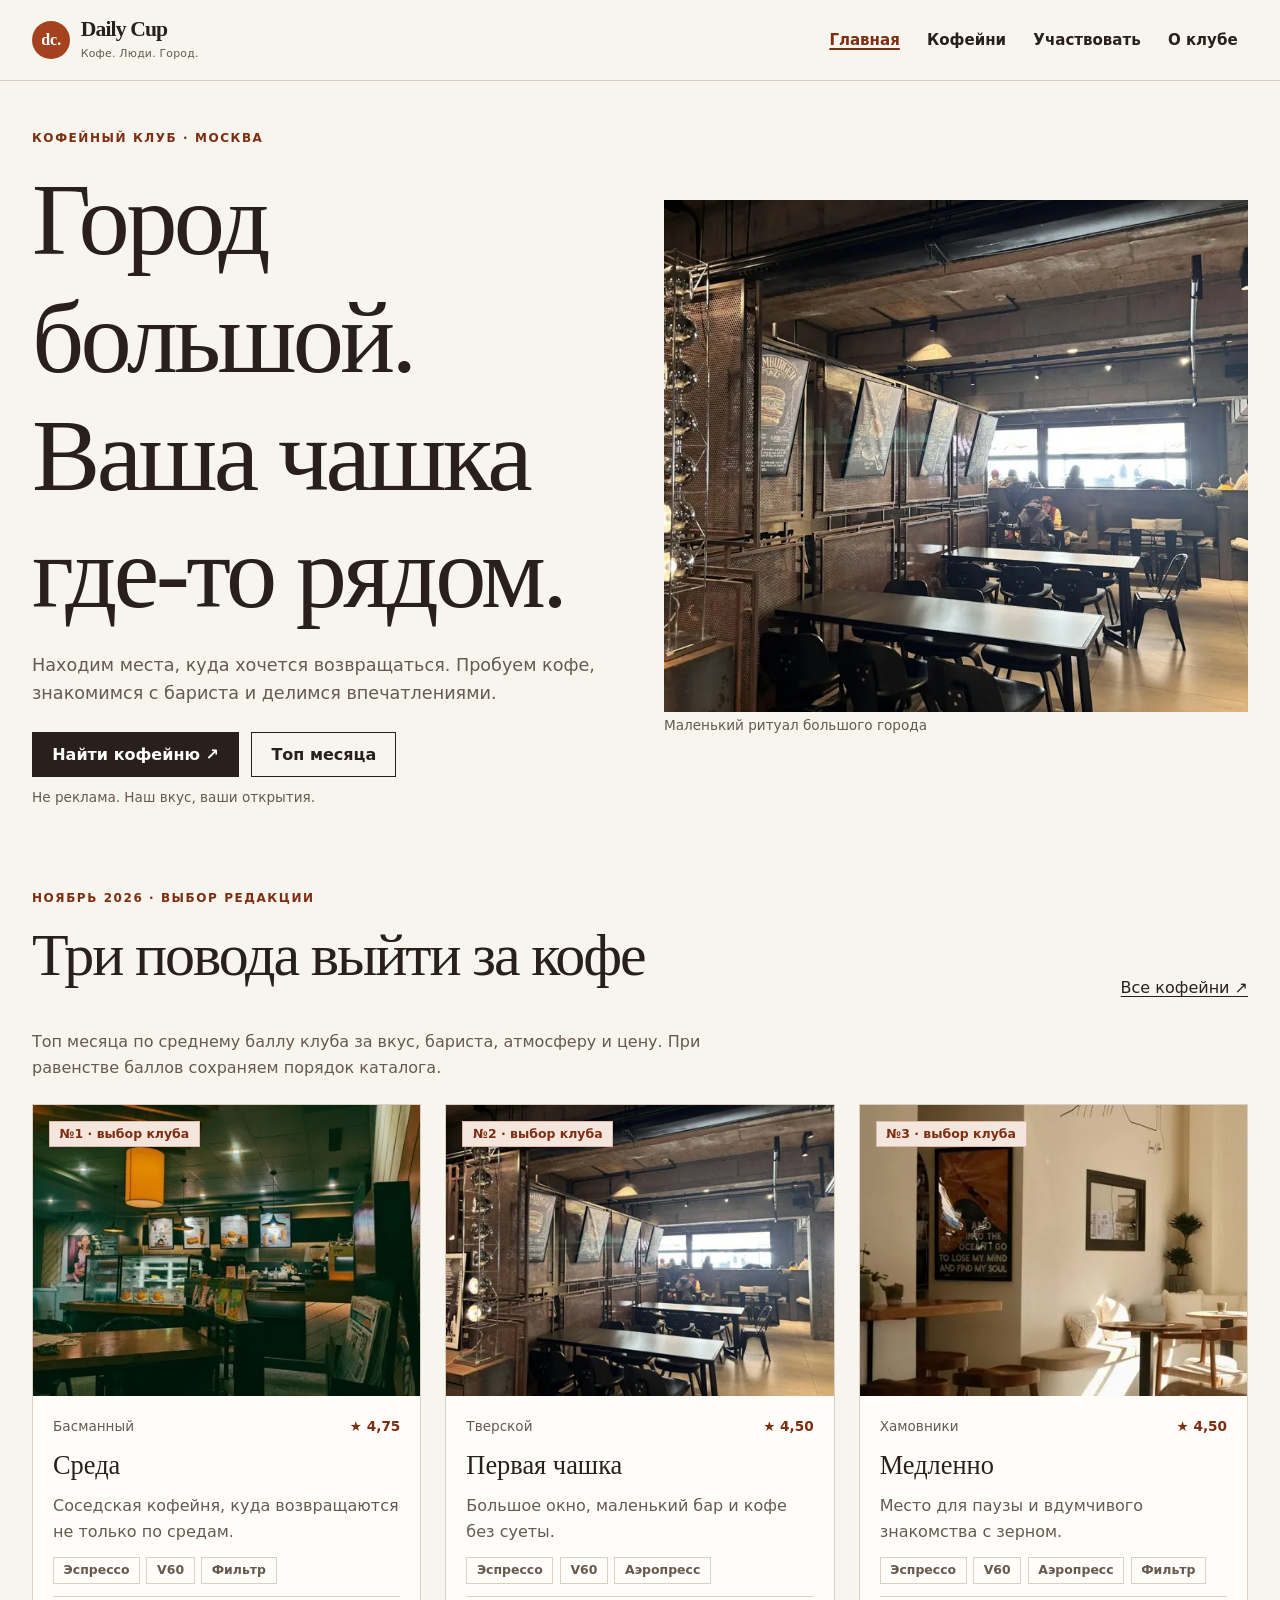
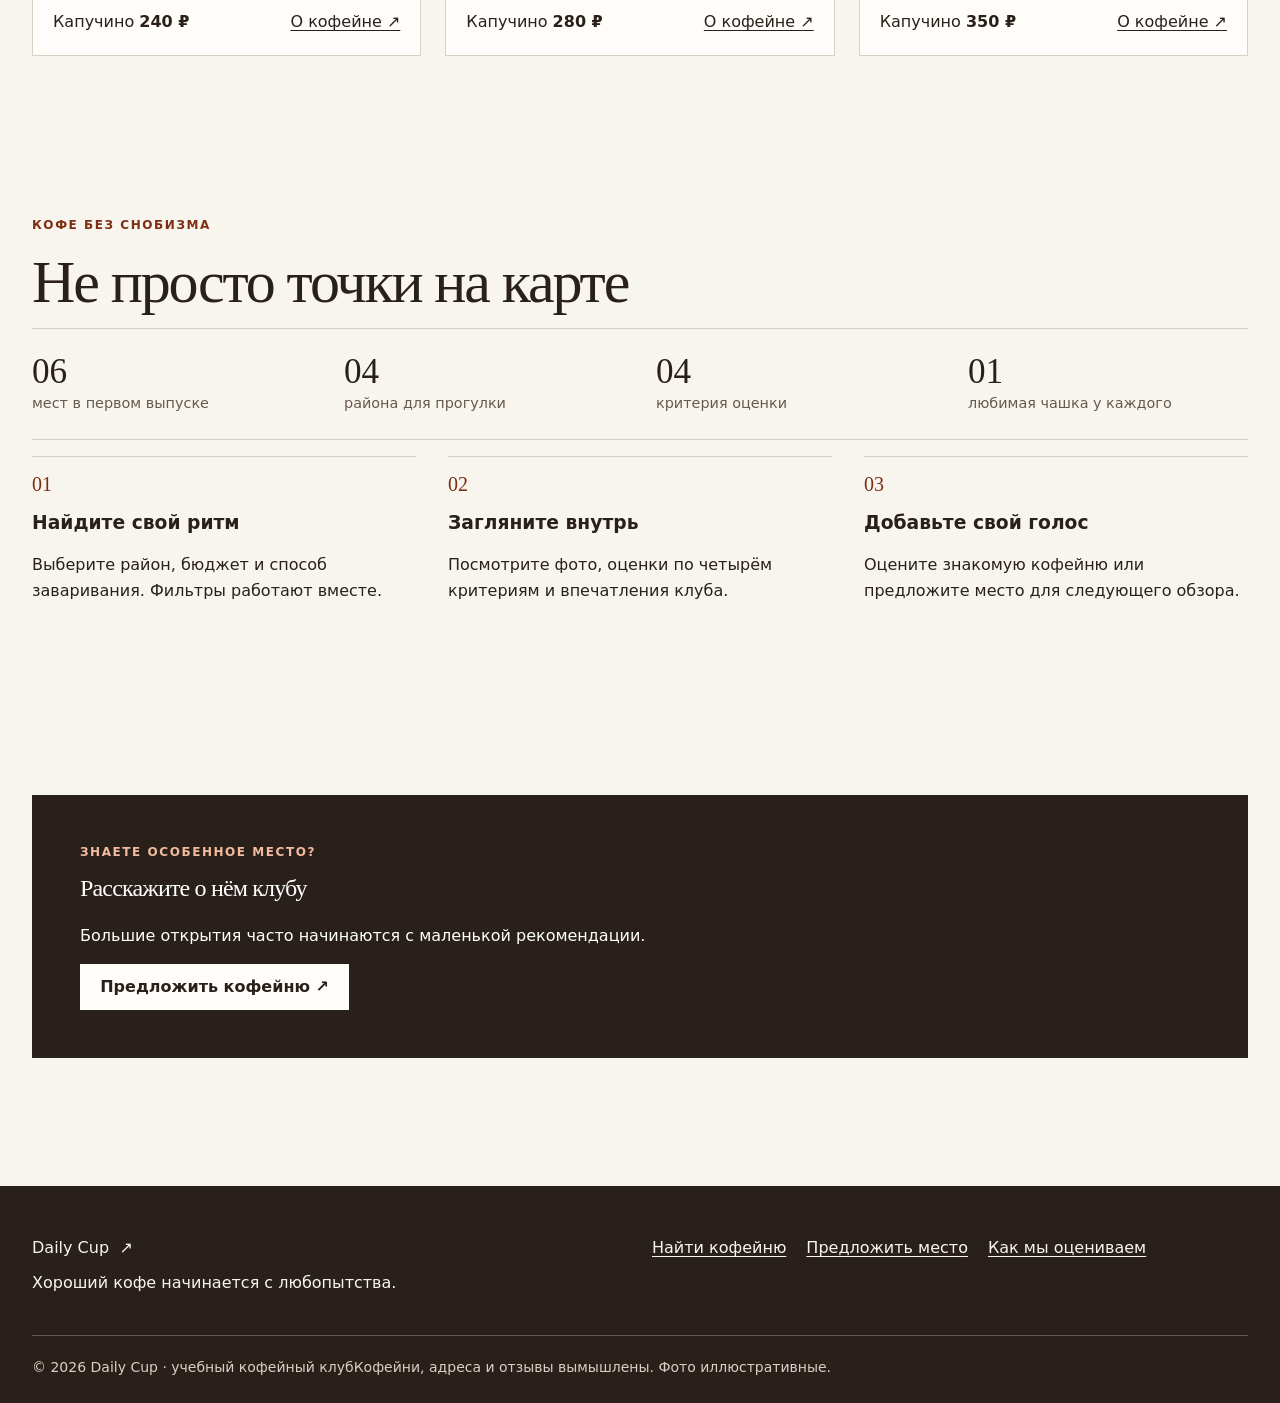
==== index.html @ 84a2f284 "feat: add cafe catalog with filters and detail pages" ====
<!doctype html>
<html lang="ru"><head><meta charset="utf-8"><meta name="viewport" content="width=device-width, initial-scale=1"><meta name="description" content="Кофейни Москвы, честные оценки кофейного клуба и топ месяца. Фильтр по району, цене и способу заваривания."><meta name="theme-color" content="#f8f5ef"><title>Найдите свою следующую чашку · Daily Cup</title><link rel="stylesheet" href="css/style.css"><link rel="stylesheet" href="css/responsive.css"><script src="js/cafes.js" defer></script><script src="js/main.js" defer></script></head>
<body><a class="skip-link" href="#main">Перейти к содержимому</a><header class="site-header"><div class="container site-header__inner"><a class="brand" href="index.html" aria-label="Daily Cup, главная"><span class="brand__mark" aria-hidden="true">dc.</span><span class="brand__name">Daily Cup<span class="muted">Кофе. Люди. Город.</span></span></a><button class="menu-toggle" type="button" aria-expanded="false" aria-controls="site-nav">Меню <span aria-hidden="true">☰</span></button><nav class="site-nav" id="site-nav" aria-label="Главная навигация"><a class="site-nav__link" href="index.html" aria-current="page">Главная</a><a class="site-nav__link" href="catalog.html">Кофейни</a><a class="site-nav__link" href="order.html">Участвовать</a><a class="site-nav__link" href="contacts.html">О клубе</a></nav></div></header><main id="main" tabindex="-1"><section class="hero container"><div class="hero__content"><p class="eyebrow">Кофейный клуб · Москва</p><h1 class="hero__title">Город большой.<br>Ваша чашка<br>где-то рядом.</h1><p class="hero__text">Находим места, куда хочется возвращаться. Пробуем кофе, знакомимся с бариста и делимся впечатлениями.</p><div class="hero__actions"><a class="button" href="catalog.html">Найти кофейню ↗</a><a class="button button--secondary" href="#month">Топ месяца</a></div><p class="hero__note">Не реклама. Наш вкус, ваши открытия.</p></div><div class="hero__media"><picture><source type="image/webp" srcset="images/cafe-1-480.webp 480w, images/cafe-1-960.webp 960w, images/cafe-1-1440.webp 1440w" sizes="(min-width: 1024px) 50vw, 100vw"><img class="hero__image" src="images/cafe-1-960.jpg" srcset="images/cafe-1-480.jpg 480w, images/cafe-1-960.jpg 960w, images/cafe-1-1440.jpg 1440w" sizes="(min-width: 1024px) 50vw, 100vw" alt="Светлый интерьер кофейни с деревянными столами" width="960" height="720" fetchpriority="high"></picture><span class="hero__note">Маленький ритуал большого города</span></div></section>
<section class="container section" id="month" aria-labelledby="month-title"><div class="section__heading"><div><p class="eyebrow">Ноябрь 2026 · выбор редакции</p><h2 class="section__title" id="month-title">Три повода выйти за кофе</h2></div><a href="catalog.html">Все кофейни ↗</a></div><p class="section__lead">Топ месяца по среднему баллу клуба за вкус, бариста, атмосферу и цену. При равенстве баллов сохраняем порядок каталога.</p><div class="cafe-grid cafe-grid--top"><article class="cafe-card" data-cafe-id="sreda" data-district="Басманный" data-price="240" data-methods="Эспрессо,V60,Фильтр">
  <a class="cafe-card__media" href="product.html?id=sreda" tabindex="-1" aria-hidden="true"><picture><source type="image/webp" srcset="images/cafe-2-480.webp 480w, images/cafe-2-960.webp 960w, images/cafe-2-1440.webp 1440w" sizes="(min-width: 1440px) 25vw, (min-width: 1024px) 33vw, (min-width: 768px) 50vw, 100vw"><img class="cafe-card__image" src="images/cafe-2-960.jpg" srcset="images/cafe-2-480.jpg 480w, images/cafe-2-960.jpg 960w, images/cafe-2-1440.jpg 1440w" sizes="(min-width: 1440px) 25vw, (min-width: 1024px) 33vw, (min-width: 768px) 50vw, 100vw" alt="" width="960" height="720" loading="lazy"></picture><span class="badge badge--accent">№1 · выбор клуба</span></a>
  <div class="cafe-card__body"><div class="cafe-card__meta"><span>Басманный</span><span class="rating" aria-label="Оценка клуба 4,75 из 5">★ 4,75</span></div>
  <h3 class="cafe-card__title"><a href="product.html?id=sreda">Среда</a></h3><p class="cafe-card__description">Соседская кофейня, куда возвращаются не только по средам.</p>
  <ul class="tags" aria-label="Способы заваривания"><li class="tag">Эспрессо</li><li class="tag">V60</li><li class="tag">Фильтр</li></ul><div class="cafe-card__footer"><span>Капучино <strong>240 ₽</strong></span><a href="product.html?id=sreda" aria-label="Подробнее о кофейне Среда">О кофейне ↗</a></div></div></article><article class="cafe-card" data-cafe-id="pervaya" data-district="Тверской" data-price="280" data-methods="Эспрессо,V60,Аэропресс">
  <a class="cafe-card__media" href="product.html?id=pervaya" tabindex="-1" aria-hidden="true"><picture><source type="image/webp" srcset="images/cafe-1-480.webp 480w, images/cafe-1-960.webp 960w, images/cafe-1-1440.webp 1440w" sizes="(min-width: 1440px) 25vw, (min-width: 1024px) 33vw, (min-width: 768px) 50vw, 100vw"><img class="cafe-card__image" src="images/cafe-1-960.jpg" srcset="images/cafe-1-480.jpg 480w, images/cafe-1-960.jpg 960w, images/cafe-1-1440.jpg 1440w" sizes="(min-width: 1440px) 25vw, (min-width: 1024px) 33vw, (min-width: 768px) 50vw, 100vw" alt="" width="960" height="720" loading="lazy"></picture><span class="badge badge--accent">№2 · выбор клуба</span></a>
  <div class="cafe-card__body"><div class="cafe-card__meta"><span>Тверской</span><span class="rating" aria-label="Оценка клуба 4,50 из 5">★ 4,50</span></div>
  <h3 class="cafe-card__title"><a href="product.html?id=pervaya">Первая чашка</a></h3><p class="cafe-card__description">Большое окно, маленький бар и кофе без суеты.</p>
  <ul class="tags" aria-label="Способы заваривания"><li class="tag">Эспрессо</li><li class="tag">V60</li><li class="tag">Аэропресс</li></ul><div class="cafe-card__footer"><span>Капучино <strong>280 ₽</strong></span><a href="product.html?id=pervaya" aria-label="Подробнее о кофейне Первая чашка">О кофейне ↗</a></div></div></article><article class="cafe-card" data-cafe-id="medlenno" data-district="Хамовники" data-price="350" data-methods="Эспрессо,V60,Аэропресс,Фильтр">
  <a class="cafe-card__media" href="product.html?id=medlenno" tabindex="-1" aria-hidden="true"><picture><source type="image/webp" srcset="images/cafe-3-480.webp 480w, images/cafe-3-960.webp 960w, images/cafe-3-1440.webp 1440w" sizes="(min-width: 1440px) 25vw, (min-width: 1024px) 33vw, (min-width: 768px) 50vw, 100vw"><img class="cafe-card__image" src="images/cafe-3-960.jpg" srcset="images/cafe-3-480.jpg 480w, images/cafe-3-960.jpg 960w, images/cafe-3-1440.jpg 1440w" sizes="(min-width: 1440px) 25vw, (min-width: 1024px) 33vw, (min-width: 768px) 50vw, 100vw" alt="" width="960" height="720" loading="lazy"></picture><span class="badge badge--accent">№3 · выбор клуба</span></a>
  <div class="cafe-card__body"><div class="cafe-card__meta"><span>Хамовники</span><span class="rating" aria-label="Оценка клуба 4,50 из 5">★ 4,50</span></div>
  <h3 class="cafe-card__title"><a href="product.html?id=medlenno">Медленно</a></h3><p class="cafe-card__description">Место для паузы и вдумчивого знакомства с зерном.</p>
  <ul class="tags" aria-label="Способы заваривания"><li class="tag">Эспрессо</li><li class="tag">V60</li><li class="tag">Аэропресс</li><li class="tag">Фильтр</li></ul><div class="cafe-card__footer"><span>Капучино <strong>350 ₽</strong></span><a href="product.html?id=medlenno" aria-label="Подробнее о кофейне Медленно">О кофейне ↗</a></div></div></article></div></section>
<section class="container section" aria-labelledby="how-title"><p class="eyebrow">Кофе без снобизма</p><h2 class="section__title" id="how-title">Не просто точки на карте</h2><div class="stats"><div class="stats__item"><strong class="stats__value">06</strong><span>мест в первом выпуске</span></div><div class="stats__item"><strong class="stats__value">04</strong><span>района для прогулки</span></div><div class="stats__item"><strong class="stats__value">04</strong><span>критерия оценки</span></div><div class="stats__item"><strong class="stats__value">01</strong><span>любимая чашка у каждого</span></div></div><ol class="steps"><li class="steps__item"><h3>Найдите свой ритм</h3><p>Выберите район, бюджет и способ заваривания. Фильтры работают вместе.</p></li><li class="steps__item"><h3>Загляните внутрь</h3><p>Посмотрите фото, оценки по четырём критериям и впечатления клуба.</p></li><li class="steps__item"><h3>Добавьте свой голос</h3><p>Оцените знакомую кофейню или предложите место для следующего обзора.</p></li></ol></section><aside class="container section"><div class="banner"><div><p class="eyebrow">Знаете особенное место?</p><h2>Расскажите о нём клубу</h2><p>Большие открытия часто начинаются с маленькой рекомендации.</p></div><a class="button button--light" href="order.html#suggest">Предложить кофейню ↗</a></div></aside></main><footer class="site-footer"><div class="container site-footer__inner"><div><a class="brand" href="index.html">Daily Cup<span aria-hidden="true"> ↗</span></a><p>Хороший кофе начинается с любопытства.</p></div><nav class="site-footer__nav" aria-label="Навигация в подвале"><a href="catalog.html">Найти кофейню</a><a href="order.html#suggest">Предложить место</a><a href="contacts.html#criteria">Как мы оцениваем</a></nav></div><div class="container site-footer__bottom"><span>© 2026 Daily Cup · учебный кофейный клуб</span><span>Кофейни, адреса и отзывы вымышлены. Фото иллюстративные.</span></div></footer></body></html>
---- css/style.css ----
:root {
  color-scheme: light;
  --ink: #29201b;
  --muted: #66594f;
  --paper: #f8f5ef;
  --surface: #fffdf9;
  --accent: #a44220;
  --accent-dark: #7d2e13;
  --line: #d9cfc2;
  --soft: #eee6da;
  --display: Georgia, 'Times New Roman', serif;
  --body: system-ui, -apple-system, BlinkMacSystemFont, 'Segoe UI', sans-serif;
}

*, *::before, *::after { box-sizing: border-box; }
html { scroll-behavior: smooth; }
body { margin: 0; background: var(--paper); color: var(--ink); font: 400 1rem/1.6 var(--body); }
img { display: block; max-width: 100%; height: auto; }
picture { display: block; }
a { color: inherit; text-underline-offset: .2em; }
body { display: flex; min-height: 100vh; flex-direction: column; }
main { flex: 1; }
a:hover { color: var(--accent-dark); }
button, input, select, textarea { font: inherit; }
button { cursor: pointer; }
:focus-visible { outline: 3px solid var(--accent); outline-offset: 3px; }
[hidden] { display: none !important; }
h1, h2, h3, p { margin-top: 0; }
h1, h2, h3 { line-height: 1.15; }
h1, h2 { font-family: var(--display); font-weight: 400; letter-spacing: -.035em; }
.container { width: min(100% - 2rem, 90rem); margin-inline: auto; }
.visually-hidden { position: absolute; width: 1px; height: 1px; padding: 0; margin: -1px; overflow: hidden; clip: rect(0, 0, 0, 0); white-space: nowrap; border: 0; }
.skip-link { position: absolute; z-index: 100; top: .5rem; left: .5rem; padding: .75rem 1rem; background: var(--ink); color: #fff; transform: translateY(-160%); }
.skip-link:focus { transform: translateY(0); color: #fff; }

.site-header { position: relative; z-index: 10; background: var(--paper); border-bottom: 1px solid var(--line); }
.site-header__inner { display: flex; flex-wrap: wrap; align-items: center; justify-content: space-between; gap: .5rem 1rem; min-height: 5rem; }
.brand { display: inline-flex; align-items: center; gap: .65rem; min-height: 44px; color: var(--ink); text-decoration: none; }
.brand__mark { display: grid; place-items: center; width: 2.4rem; height: 2.4rem; border-radius: 50%; background: var(--accent); color: white; font-family: var(--display); font-weight: 700; }
.brand__name { font: 700 1.35rem/1 var(--display); letter-spacing: -.04em; }
.brand__name .muted { display: block; margin-top: .4rem; font: 400 .68rem/1.2 var(--body); letter-spacing: .02em; }
.menu-toggle, .filter-toggle { min-height: 44px; padding: .55rem .9rem; border: 1px solid var(--line); background: var(--surface); color: var(--ink); }
.menu-toggle { display: none; }
.js .menu-toggle { display: inline-flex; align-items: center; }
.site-nav { display: flex; flex-wrap: wrap; align-items: center; gap: 0 .4rem; width: 100%; padding-bottom: .75rem; }
.js .site-nav:not(.is-open) { display: none; }
.site-nav__link { display: inline-flex; align-items: center; min-height: 44px; padding: .5rem .65rem; font-size: .94rem; font-weight: 600; text-decoration: none; }
.site-nav__link[aria-current='page'] { color: var(--accent-dark); text-decoration: underline; text-decoration-thickness: 2px; }
.button { display: inline-flex; align-items: center; justify-content: center; gap: .5rem; min-height: 44px; padding: .75rem 1.2rem; border: 1px solid var(--ink); background: var(--ink); color: #fff; font-weight: 650; line-height: 1.2; text-align: center; text-decoration: none; transition: background-color .2s, color .2s, border-color .2s; }
.button:hover { border-color: var(--accent-dark); background: var(--accent-dark); color: #fff; }
.button--secondary { background: transparent; color: var(--ink); }
.button--secondary:hover { color: #fff; }
.button--light { border-color: var(--surface); background: var(--surface); color: var(--ink); }
.button--light:hover { border-color: var(--soft); background: var(--soft); color: var(--ink); }
.button--small { padding: .55rem .85rem; font-size: .9rem; }
.eyebrow { margin-bottom: .8rem; color: var(--accent-dark); font-size: .75rem; font-weight: 750; letter-spacing: .13em; text-transform: uppercase; }
.muted { color: var(--muted); }
.badge, .tag { display: inline-flex; align-items: center; padding: .25rem .6rem; border: 1px solid var(--line); color: var(--muted); font-size: .78rem; font-weight: 600; line-height: 1.3; }
.badge--accent { border-color: #dcb9a8; background: #f5e6dd; color: var(--accent-dark); }
.tags { display: flex; flex-wrap: wrap; gap: .4rem; padding: 0; margin: 0; list-style: none; }

.hero { padding-block: 2.5rem 0; }
.hero__content { padding-bottom: 2rem; }
.hero__title { max-width: 13ch; margin-bottom: 1.2rem; font-size: clamp(2.9rem, 8vw, 6.5rem); }
.hero__text { max-width: 38rem; color: var(--muted); font-size: 1.1rem; }
.hero__actions { display: flex; flex-wrap: wrap; gap: .75rem; margin-top: 1.5rem; }
.hero__media { position: relative; }
.hero__media img { width: 100%; aspect-ratio: 4 / 3; object-fit: cover; }
.hero__note { margin: .65rem 0 0; color: var(--muted); font-size: .85rem; }
.section { padding-block: 3.5rem; }
.section__heading, .catalog-header { margin-bottom: 1.75rem; }
.section__title { margin-bottom: .7rem; font-size: clamp(2.1rem, 5vw, 3.75rem); }
.section__lead { max-width: 44rem; margin-bottom: 1.5rem; color: var(--muted); }
.stats { display: grid; grid-template-columns: repeat(2, minmax(0, 1fr)); gap: 1rem; border-block: 1px solid var(--line); padding-block: 1.5rem; }
.stats__item { min-width: 0; color: var(--muted); font-size: .9rem; }
.stats__value { display: block; color: var(--ink); font: 400 2.2rem/1.1 var(--display); }
.cafe-grid { display: grid; grid-template-columns: minmax(0, 1fr); gap: 1.5rem; }
.cafe-card { min-width: 0; background: var(--surface); border: 1px solid var(--line); }
.cafe-card__media { position: relative; display: block; overflow: hidden; background: var(--soft); }
.cafe-card__media .badge { position: absolute; top: 1rem; left: 1rem; }
.cafe-card__image, .cafe-card__media img { width: 100%; aspect-ratio: 4 / 3; object-fit: cover; transition: transform .3s; }
.cafe-card:hover .cafe-card__image { transform: scale(1.025); }
.cafe-card__body { display: grid; gap: .8rem; padding: 1.25rem; }
.cafe-card__meta, .cafe-card__footer { display: flex; align-items: center; justify-content: space-between; flex-wrap: wrap; gap: .5rem; }
.cafe-card__meta { color: var(--muted); font-size: .85rem; }
.cafe-card__title { margin: 0; font: 400 1.65rem/1.15 var(--display); }
.cafe-card__title a { text-decoration: none; }
.cafe-card__title a:hover { text-decoration: underline; }
.cafe-card__description { margin: 0; color: var(--muted); }
.cafe-card__footer { padding-top: .75rem; border-top: 1px solid var(--line); }
.rating { color: var(--accent-dark); font-weight: 750; white-space: nowrap; }
.steps { display: grid; gap: 1.5rem; padding: 0; list-style: none; counter-reset: steps; }
.rating--large { font-size: 1.5rem; }
.photo-credit { margin-top: .5rem; color: var(--muted); font-size: .8rem; }
.steps__item { border-top: 1px solid var(--line); padding-top: 1rem; counter-increment: steps; }
.steps__item::before { content: '0' counter(steps); display: block; margin-bottom: 1rem; color: var(--accent-dark); font: 400 1.25rem var(--display); }
.banner { padding: 2rem; background: var(--ink); color: #fff; }
.banner .eyebrow { color: #f3bb9e; }
.banner a:not(.button) { color: inherit; }

.breadcrumbs { padding-block: 1.25rem; color: var(--muted); font-size: .9rem; }
.breadcrumbs span[aria-hidden='true'] { margin-inline: .35rem; }
.page-heading { padding-block: 1.5rem 2rem; }
.page-heading h1 { max-width: 20ch; margin-bottom: 1rem; font-size: clamp(2.6rem, 7vw, 5rem); }
.page-heading p { max-width: 45rem; color: var(--muted); }
.catalog-layout, .detail-layout, .content-layout { display: grid; gap: 2rem; align-items: start; }
.filter-panel { padding: 1.2rem; border: 1px solid var(--line); background: var(--surface); }
.filter-toggle { width: 100%; text-align: left; }
.filter-panel__body { padding-top: 1rem; }
.filter-panel__body.is-collapsed { display: none; }
.filter-summary { margin-block: 1rem; color: var(--muted); font-size: .9rem; }
.filter-actions { display: flex; flex-wrap: wrap; gap: .5rem; margin-top: 1rem; }
.results-bar { display: flex; flex-wrap: wrap; justify-content: space-between; align-items: center; gap: 1rem; margin-bottom: 1rem; color: var(--muted); }
.empty-state { padding: 2rem; border: 1px solid var(--line); background: var(--surface); }

.form { display: grid; gap: 1.25rem; }
.form__grid { display: grid; gap: 1.2rem; }
.form__group { min-width: 0; margin: 0; padding: 0; border: 0; }
.form__legend { margin-bottom: .75rem; font-weight: 700; }
.form__actions { display: flex; flex-wrap: wrap; gap: .75rem; align-items: center; }
.field { min-width: 0; }
.field__label { display: block; margin-bottom: .4rem; font-weight: 650; }
.field input:not([type='checkbox']):not([type='radio']), .field select, .field textarea { display: block; width: 100%; min-height: 44px; padding: .65rem .75rem; border: 1px solid #9a8b7e; border-radius: 0; background: var(--surface); color: var(--ink); }
.field textarea { min-height: 8rem; resize: vertical; }
.field input[type='checkbox'], .field input[type='radio'] { width: 1.2rem; height: 1.2rem; accent-color: var(--accent-dark); }
.field__check { display: flex; align-items: center; gap: .65rem; min-height: 44px; }
.field__hint { display: block; margin-top: .35rem; color: var(--muted); font-size: .875rem; }
.field__error { display: block; margin-top: .35rem; color: #9b291e; font-size: .875rem; }
.form-tabs, .detail-actions { display: flex; flex-wrap: wrap; gap: .75rem; margin-block: 1rem; }
.field [aria-invalid='true'] { border-color: #9b291e !important; outline: 2px solid #9b291e; outline-offset: 1px; }
.notice { padding: 1rem 1.2rem; border-left: 4px solid var(--ink); background: var(--soft); }
.notice--success { border-color: #38633e; background: #e8f1e7; }
.notice--error { border-color: #9b291e; background: #fae9e5; }

.detail-intro { margin-bottom: 1.5rem; }
.detail-photo img { width: 100%; aspect-ratio: 4 / 3; object-fit: cover; }
.detail-summary { display: grid; gap: 1rem; }
.gallery { display: flex; flex-wrap: wrap; gap: .5rem; margin-top: 1rem; }
.gallery__button { padding: 0; border: 0; background: var(--soft); }
.gallery__button img { width: 100%; aspect-ratio: 4 / 3; object-fit: cover; }
.facts { display: grid; gap: 0; margin: 0; }
.facts__item { display: flex; justify-content: space-between; gap: 1rem; padding-block: .85rem; border-bottom: 1px solid var(--line); }
.facts__label { color: var(--muted); }
.facts__value { margin: 0; font-weight: 650; text-align: right; }
.table-wrapper { width: 100%; }
.criteria-table { display: block; width: 100%; border-collapse: collapse; }
.criteria-table thead { position: absolute; width: 1px; height: 1px; overflow: hidden; clip: rect(0, 0, 0, 0); white-space: nowrap; }
.criteria-table tbody, .criteria-table tr, .criteria-table th, .criteria-table td { display: block; }
.criteria-table tr { margin-bottom: .75rem; padding: .8rem 1rem; border: 1px solid var(--line); background: var(--surface); }
.criteria-table th, .criteria-table td { padding: .4rem 0; text-align: left; }
.criteria-table td[data-label]::before { content: attr(data-label) ': '; color: var(--muted); font-weight: 600; }
.reviews, .saved-list { display: grid; gap: 1rem; }
.review, .saved-item { padding: 1.25rem; border: 1px solid var(--line); background: var(--surface); }
.review__meta { display: flex; flex-wrap: wrap; justify-content: space-between; gap: .5rem; margin-bottom: .75rem; color: var(--muted); }
.review__text { margin-bottom: 0; }
.prose { max-width: 48rem; }
.prose h2 { margin-top: 2rem; font-size: 2rem; }
.prose p, .prose li { max-width: 70ch; }
.review__scores { display: flex; flex-wrap: wrap; gap: .5rem 1rem; color: var(--muted); font-size: .9rem; }
.faq { border-top: 1px solid var(--line); }
.faq details { border-bottom: 1px solid var(--line); }
.faq summary { min-height: 44px; padding-block: 1rem; font-weight: 650; cursor: pointer; }

.dialog { width: min(90vw, 60rem); max-width: 90vw; max-height: 90dvh; padding: 0; overflow: auto; border: 1px solid var(--line); background: var(--surface); color: var(--ink); }
.dialog::backdrop { background: rgb(25 18 14 / .75); }
.dialog__inner { padding: 1.25rem; }
.dialog__header { display: flex; justify-content: space-between; align-items: center; gap: 1rem; }
.dialog__close { display: inline-grid; place-items: center; flex: 0 0 44px; min-height: 44px; border: 1px solid var(--line); background: var(--surface); color: var(--ink); font-size: 1.5rem; }
.dialog__image { width: 100%; max-height: 70dvh; object-fit: contain; }
.site-footer { margin-top: 3rem; padding-block: 2.5rem 1.5rem; background: var(--ink); color: #f8f5ef; }
.site-footer__inner { display: grid; gap: 1.5rem; }
.site-footer .brand { color: inherit; }
.site-footer__nav { display: flex; flex-wrap: wrap; gap: .25rem 1.25rem; }
.site-footer__nav a { display: inline-flex; align-items: center; min-height: 44px; }
.site-footer a:hover { color: #f3bb9e; }
.site-footer__bottom { margin-top: 1.5rem; padding-top: 1.25rem; border-top: 1px solid #66594f; color: #d9cfc2; font-size: .875rem; }
---- css/responsive.css ----
@media (min-width: 48rem) {
  .container { width: min(100% - 4rem, 90rem); }
  .section { padding-block: 5rem; }
  .section__heading { display: flex; align-items: end; justify-content: space-between; gap: 2rem; }
  .stats { grid-template-columns: repeat(4, minmax(0, 1fr)); gap: 2rem; }
  .cafe-grid { grid-template-columns: repeat(2, minmax(0, 1fr)); }
  .steps { grid-template-columns: repeat(3, minmax(0, 1fr)); gap: 2rem; }
  .form__grid { grid-template-columns: repeat(2, minmax(0, 1fr)); }
  .field--wide { grid-column: 1 / -1; }
  .criteria-table { display: table; }
  .criteria-table thead { position: static; display: table-header-group; width: auto; height: auto; overflow: visible; clip: auto; white-space: normal; }
  .criteria-table tbody { display: table-row-group; }
  .criteria-table tr { display: table-row; margin: 0; padding: 0; border: 0; background: transparent; }
  .criteria-table th, .criteria-table td { display: table-cell; padding: 1rem; border-bottom: 1px solid var(--line); vertical-align: top; }
  .criteria-table th { background: var(--soft); }
  .criteria-table td[data-label]::before { content: none; }
  .site-footer__inner { grid-template-columns: 1fr 1fr; align-items: start; }
}

@media (min-width: 64rem) {
  .site-header__inner { flex-wrap: nowrap; }
  .js .menu-toggle { display: none; }
  .site-nav, .js .site-nav:not(.is-open) { display: flex; width: auto; padding-bottom: 0; }
  .hero { display: grid; grid-template-columns: 1fr 1fr; align-items: center; gap: 3rem; padding-block: 3rem 0; }
  .hero__content { padding-bottom: 0; }
  .hero__media img { min-height: 32rem; }
  .cafe-grid { grid-template-columns: repeat(3, minmax(0, 1fr)); }
  .catalog-layout { grid-template-columns: 220px minmax(0, 1fr); }
  .filter-toggle { display: none; }
  .filter-panel__body, .filter-panel__body.is-collapsed { display: block; padding-top: 0; }
  .detail-layout { grid-template-columns: minmax(0, 1.25fr) minmax(0, 1fr); gap: 3rem; }
  .content-layout { grid-template-columns: minmax(0, 2fr) minmax(15rem, 1fr); gap: 3rem; }
  .banner { padding: 3rem; }
}

@media (min-width: 90rem) {
  .cafe-grid { grid-template-columns: repeat(4, minmax(0, 1fr)); }
  .cafe-grid--top { grid-template-columns: repeat(3, minmax(0, 1fr)); }
}

@media (prefers-reduced-motion: reduce) {
  html { scroll-behavior: auto; }
  *, *::before, *::after { animation-duration: .01ms !important; animation-iteration-count: 1 !important; transition-duration: .01ms !important; scroll-behavior: auto !important; }
}
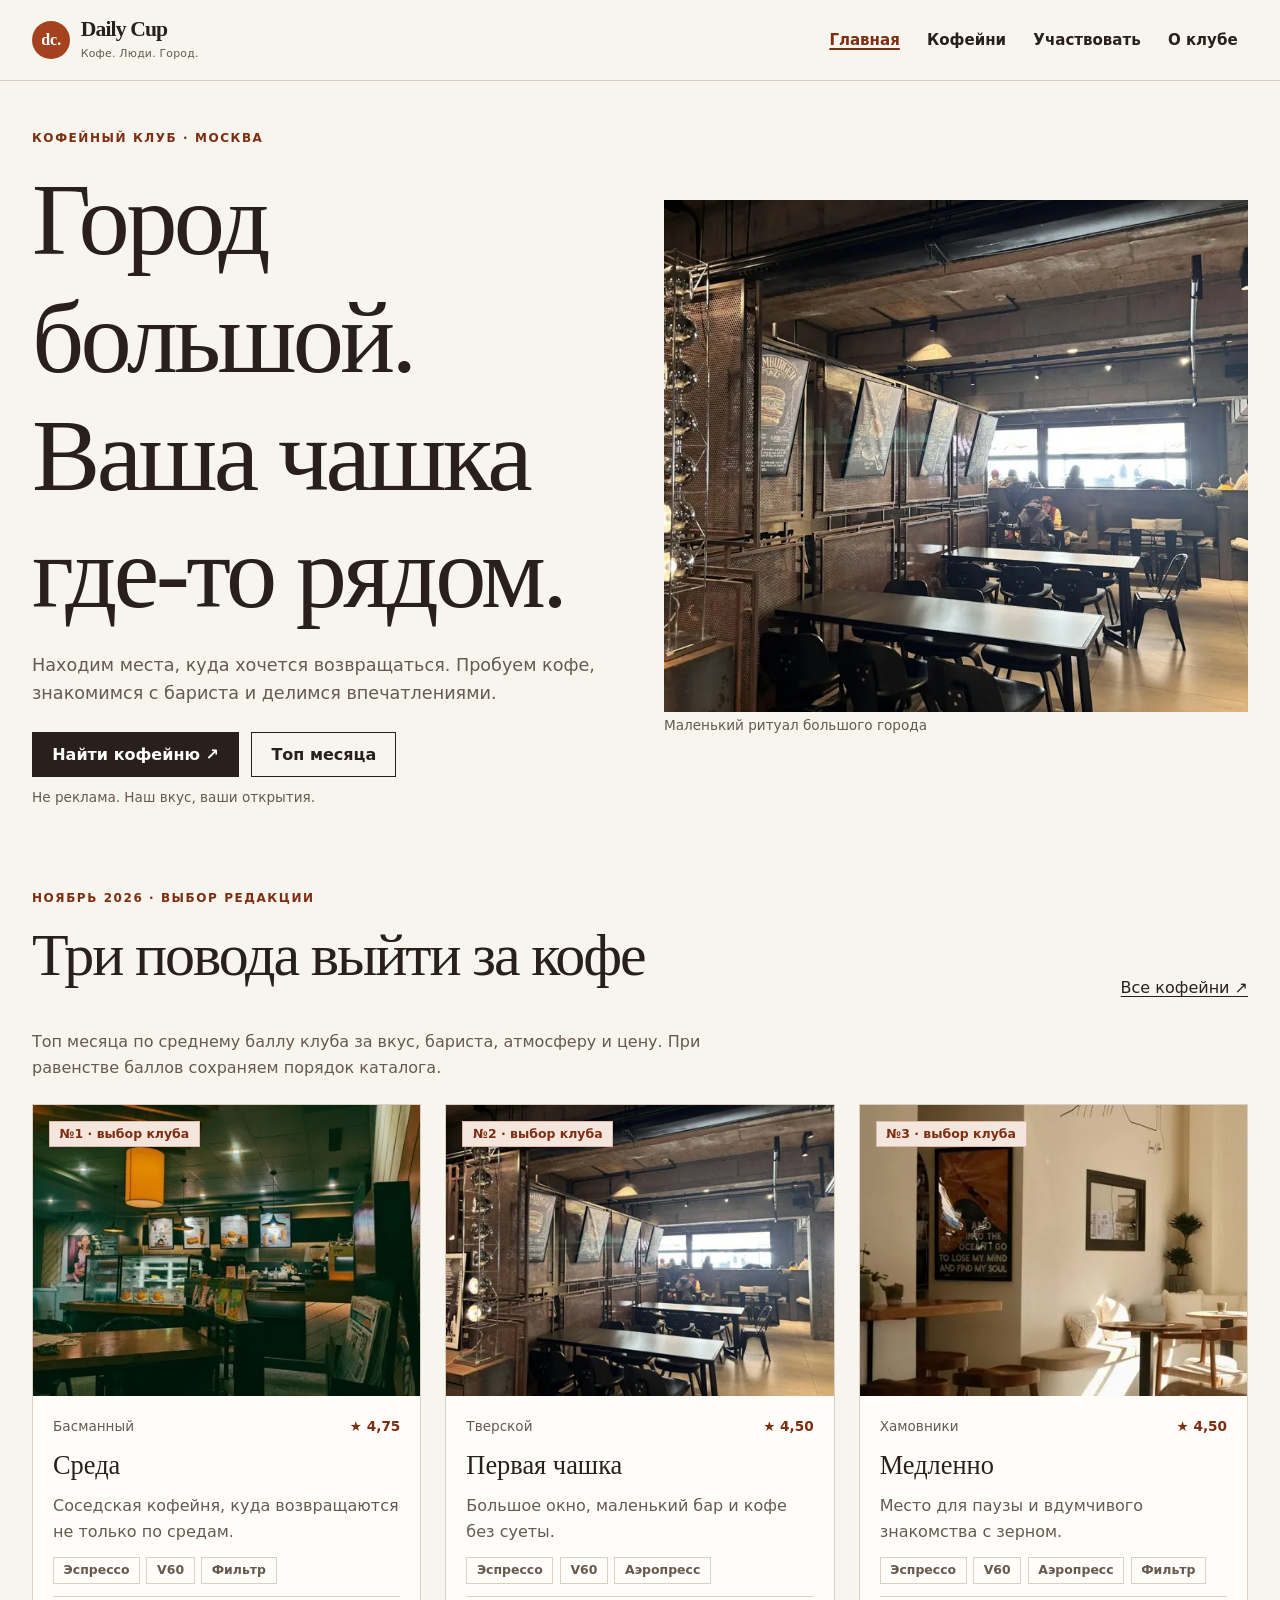
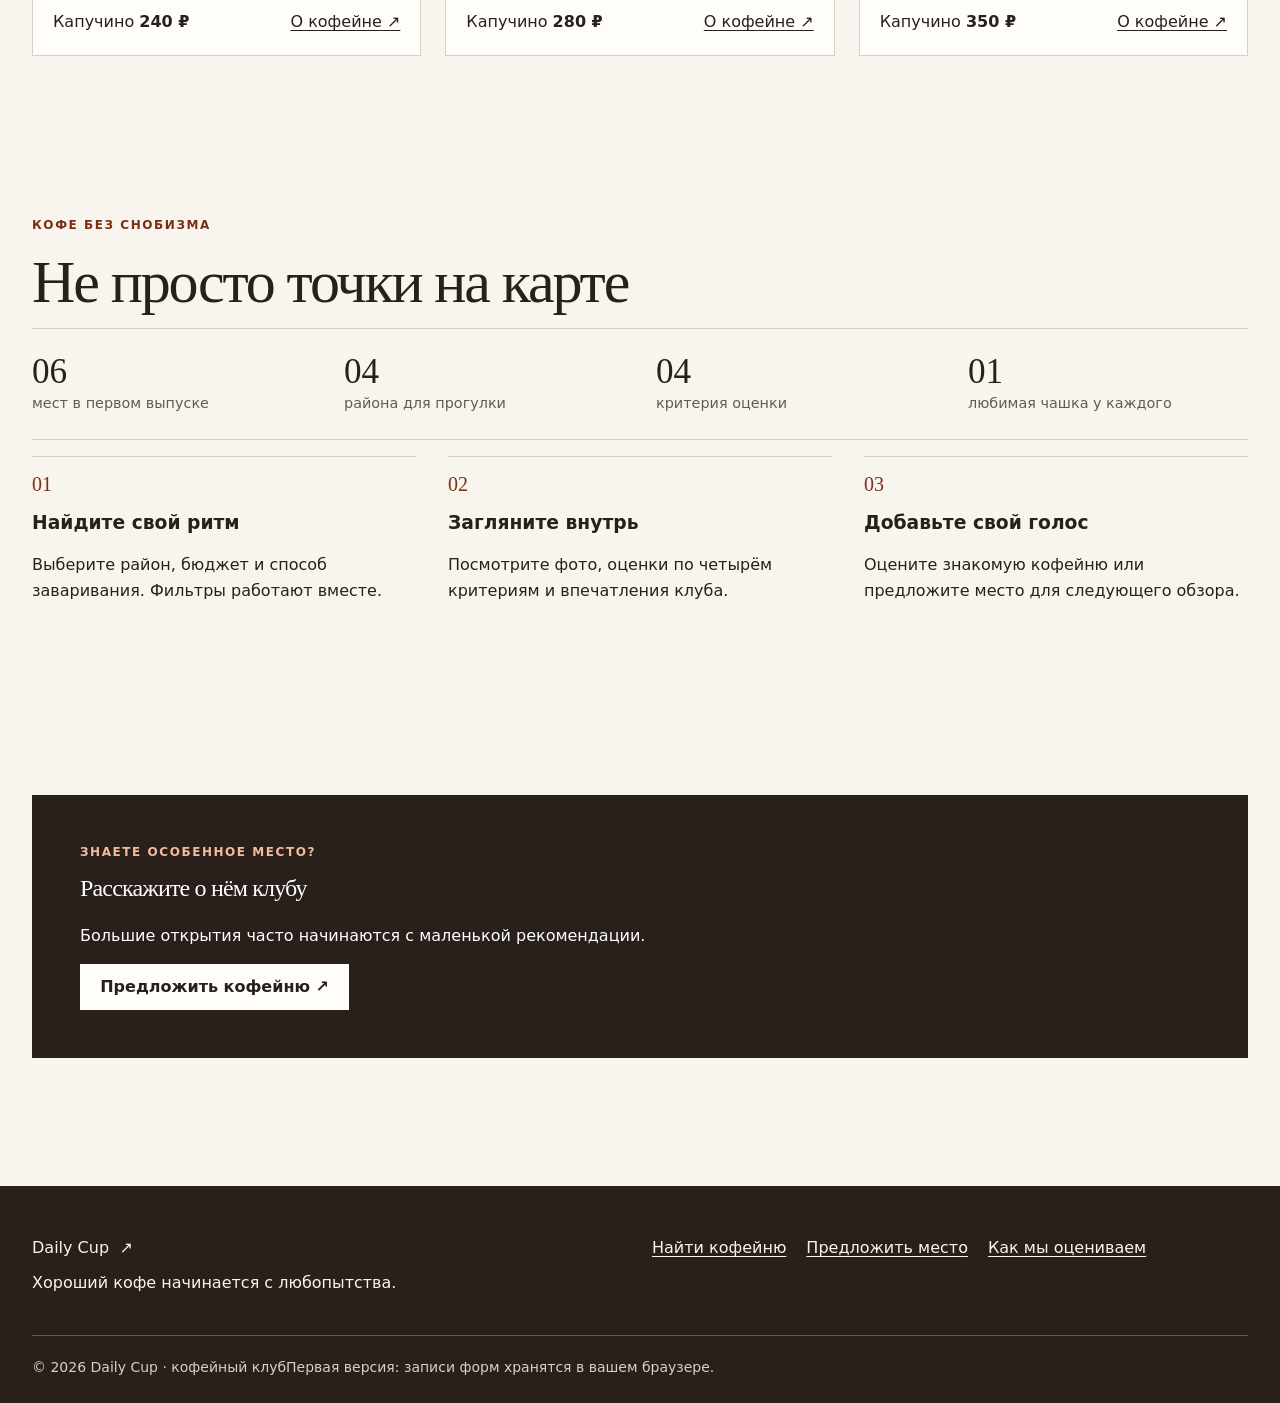
==== commit 2c06ee0c: "docs: position Daily Cup as a public product (cherry picked from commit 2864d81b08ce42ce01ddbb7c412d" ====
--- a/index.html
+++ b/index.html
@@ -14,4 +14,4 @@
   <div class="cafe-card__body"><div class="cafe-card__meta"><span>Хамовники</span><span class="rating" aria-label="Оценка клуба 4,50 из 5">★ 4,50</span></div>
   <h3 class="cafe-card__title"><a href="product.html?id=medlenno">Медленно</a></h3><p class="cafe-card__description">Место для паузы и вдумчивого знакомства с зерном.</p>
   <ul class="tags" aria-label="Способы заваривания"><li class="tag">Эспрессо</li><li class="tag">V60</li><li class="tag">Аэропресс</li><li class="tag">Фильтр</li></ul><div class="cafe-card__footer"><span>Капучино <strong>350 ₽</strong></span><a href="product.html?id=medlenno" aria-label="Подробнее о кофейне Медленно">О кофейне ↗</a></div></div></article></div></section>
-<section class="container section" aria-labelledby="how-title"><p class="eyebrow">Кофе без снобизма</p><h2 class="section__title" id="how-title">Не просто точки на карте</h2><div class="stats"><div class="stats__item"><strong class="stats__value">06</strong><span>мест в первом выпуске</span></div><div class="stats__item"><strong class="stats__value">04</strong><span>района для прогулки</span></div><div class="stats__item"><strong class="stats__value">04</strong><span>критерия оценки</span></div><div class="stats__item"><strong class="stats__value">01</strong><span>любимая чашка у каждого</span></div></div><ol class="steps"><li class="steps__item"><h3>Найдите свой ритм</h3><p>Выберите район, бюджет и способ заваривания. Фильтры работают вместе.</p></li><li class="steps__item"><h3>Загляните внутрь</h3><p>Посмотрите фото, оценки по четырём критериям и впечатления клуба.</p></li><li class="steps__item"><h3>Добавьте свой голос</h3><p>Оцените знакомую кофейню или предложите место для следующего обзора.</p></li></ol></section><aside class="container section"><div class="banner"><div><p class="eyebrow">Знаете особенное место?</p><h2>Расскажите о нём клубу</h2><p>Большие открытия часто начинаются с маленькой рекомендации.</p></div><a class="button button--light" href="order.html#suggest">Предложить кофейню ↗</a></div></aside></main><footer class="site-footer"><div class="container site-footer__inner"><div><a class="brand" href="index.html">Daily Cup<span aria-hidden="true"> ↗</span></a><p>Хороший кофе начинается с любопытства.</p></div><nav class="site-footer__nav" aria-label="Навигация в подвале"><a href="catalog.html">Найти кофейню</a><a href="order.html#suggest">Предложить место</a><a href="contacts.html#criteria">Как мы оцениваем</a></nav></div><div class="container site-footer__bottom"><span>© 2026 Daily Cup · учебный кофейный клуб</span><span>Кофейни, адреса и отзывы вымышлены. Фото иллюстративные.</span></div></footer></body></html>
+<section class="container section" aria-labelledby="how-title"><p class="eyebrow">Кофе без снобизма</p><h2 class="section__title" id="how-title">Не просто точки на карте</h2><div class="stats"><div class="stats__item"><strong class="stats__value">06</strong><span>мест в первом выпуске</span></div><div class="stats__item"><strong class="stats__value">04</strong><span>района для прогулки</span></div><div class="stats__item"><strong class="stats__value">04</strong><span>критерия оценки</span></div><div class="stats__item"><strong class="stats__value">01</strong><span>любимая чашка у каждого</span></div></div><ol class="steps"><li class="steps__item"><h3>Найдите свой ритм</h3><p>Выберите район, бюджет и способ заваривания. Фильтры работают вместе.</p></li><li class="steps__item"><h3>Загляните внутрь</h3><p>Посмотрите фото, оценки по четырём критериям и впечатления клуба.</p></li><li class="steps__item"><h3>Добавьте свой голос</h3><p>Оцените знакомую кофейню или предложите место для следующего обзора.</p></li></ol></section><aside class="container section"><div class="banner"><div><p class="eyebrow">Знаете особенное место?</p><h2>Расскажите о нём клубу</h2><p>Большие открытия часто начинаются с маленькой рекомендации.</p></div><a class="button button--light" href="order.html#suggest">Предложить кофейню ↗</a></div></aside></main><footer class="site-footer"><div class="container site-footer__inner"><div><a class="brand" href="index.html">Daily Cup<span aria-hidden="true"> ↗</span></a><p>Хороший кофе начинается с любопытства.</p></div><nav class="site-footer__nav" aria-label="Навигация в подвале"><a href="catalog.html">Найти кофейню</a><a href="order.html#suggest">Предложить место</a><a href="contacts.html#criteria">Как мы оцениваем</a></nav></div><div class="container site-footer__bottom"><span>© 2026 Daily Cup · кофейный клуб</span><span>Первая версия: записи форм хранятся в вашем браузере.</span></div></footer></body></html>
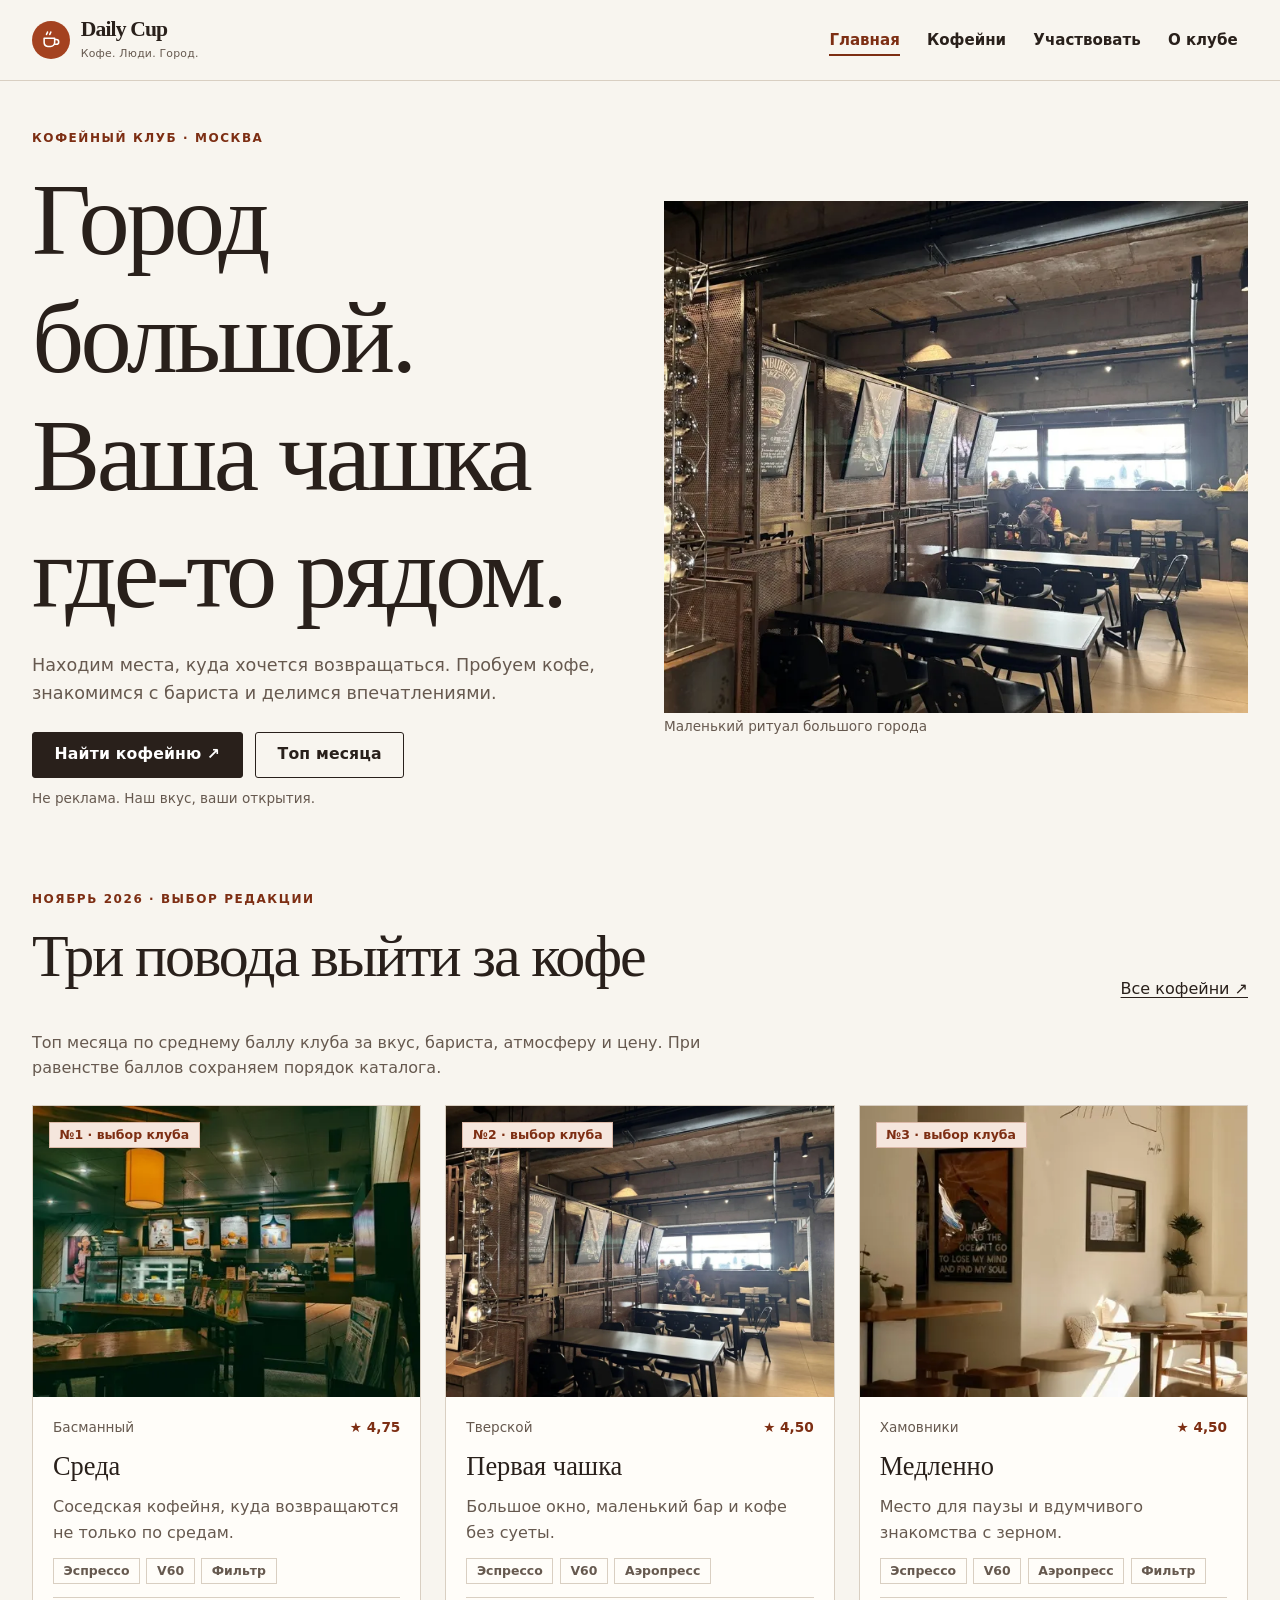
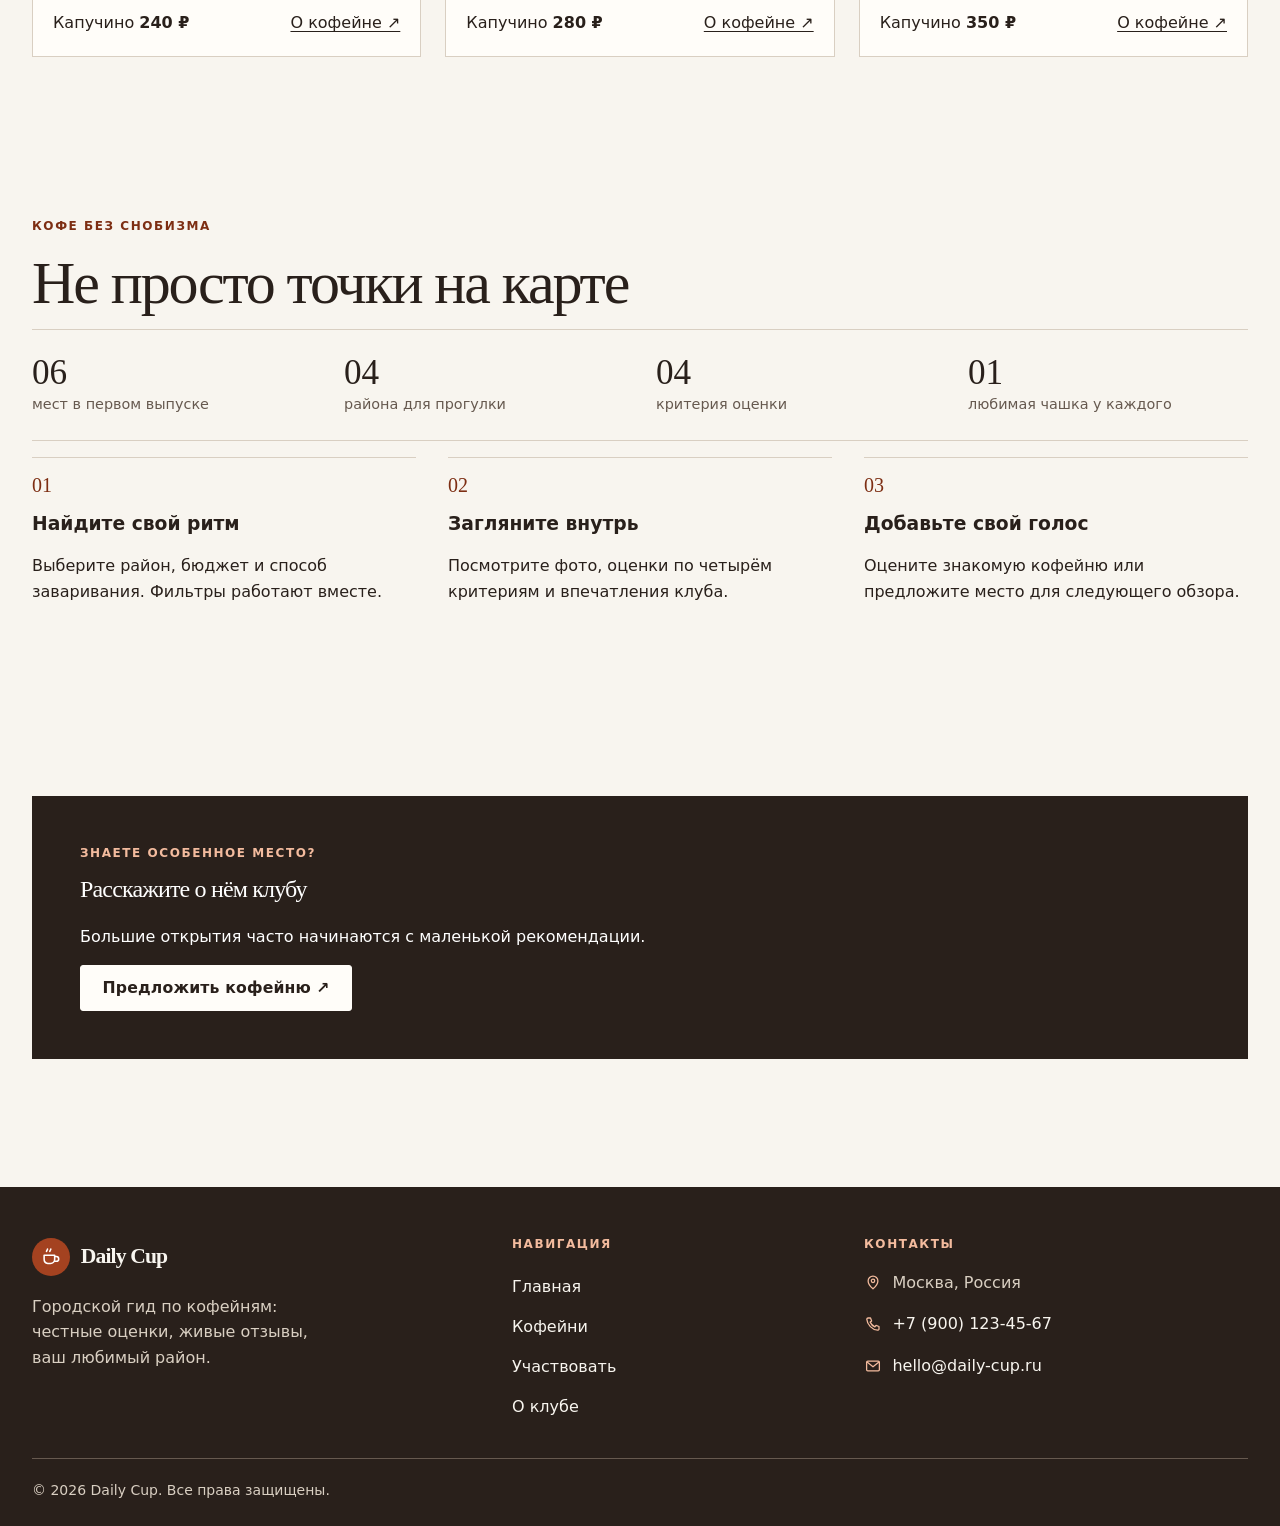
==== commit 26c502ac: "feat: rework footer, brand mark and add scroll animations" ====
--- a/index.html
+++ b/index.html
@@ -1,6 +1,6 @@
 <!doctype html>
 <html lang="ru"><head><meta charset="utf-8"><meta name="viewport" content="width=device-width, initial-scale=1"><meta name="description" content="Кофейни Москвы, честные оценки кофейного клуба и топ месяца. Фильтр по району, цене и способу заваривания."><meta name="theme-color" content="#f8f5ef"><title>Найдите свою следующую чашку · Daily Cup</title><link rel="stylesheet" href="css/style.css"><link rel="stylesheet" href="css/responsive.css"><script src="js/cafes.js" defer></script><script src="js/main.js" defer></script></head>
-<body><a class="skip-link" href="#main">Перейти к содержимому</a><header class="site-header"><div class="container site-header__inner"><a class="brand" href="index.html" aria-label="Daily Cup, главная"><span class="brand__mark" aria-hidden="true">dc.</span><span class="brand__name">Daily Cup<span class="muted">Кофе. Люди. Город.</span></span></a><button class="menu-toggle" type="button" aria-expanded="false" aria-controls="site-nav">Меню <span aria-hidden="true">☰</span></button><nav class="site-nav" id="site-nav" aria-label="Главная навигация"><a class="site-nav__link" href="index.html" aria-current="page">Главная</a><a class="site-nav__link" href="catalog.html">Кофейни</a><a class="site-nav__link" href="order.html">Участвовать</a><a class="site-nav__link" href="contacts.html">О клубе</a></nav></div></header><main id="main" tabindex="-1"><section class="hero container"><div class="hero__content"><p class="eyebrow">Кофейный клуб · Москва</p><h1 class="hero__title">Город большой.<br>Ваша чашка<br>где-то рядом.</h1><p class="hero__text">Находим места, куда хочется возвращаться. Пробуем кофе, знакомимся с бариста и делимся впечатлениями.</p><div class="hero__actions"><a class="button" href="catalog.html">Найти кофейню ↗</a><a class="button button--secondary" href="#month">Топ месяца</a></div><p class="hero__note">Не реклама. Наш вкус, ваши открытия.</p></div><div class="hero__media"><picture><source type="image/webp" srcset="images/cafe-1-480.webp 480w, images/cafe-1-960.webp 960w, images/cafe-1-1440.webp 1440w" sizes="(min-width: 1024px) 50vw, 100vw"><img class="hero__image" src="images/cafe-1-960.jpg" srcset="images/cafe-1-480.jpg 480w, images/cafe-1-960.jpg 960w, images/cafe-1-1440.jpg 1440w" sizes="(min-width: 1024px) 50vw, 100vw" alt="Светлый интерьер кофейни с деревянными столами" width="960" height="720" fetchpriority="high"></picture><span class="hero__note">Маленький ритуал большого города</span></div></section>
+<body><a class="skip-link" href="#main">Перейти к содержимому</a><header class="site-header"><div class="container site-header__inner"><a class="brand" href="index.html" aria-label="Daily Cup, главная"><span class="brand__mark" aria-hidden="true"><svg viewBox="0 0 24 24" width="22" height="22" fill="none" stroke="currentColor" stroke-width="1.7" stroke-linecap="round" stroke-linejoin="round" focusable="false"><path d="M4.5 10h11.5v4.5A4.5 4.5 0 0 1 11.5 19h-3A4.5 4.5 0 0 1 4.5 14.5z"/><path d="M16 11.5h1.8a2.6 2.6 0 0 1 0 5.2H16"/><path d="M8.2 3.2c0 1.2-1.1 1.7-1.1 2.9M11.8 3.2c0 1.2-1.1 1.7-1.1 2.9"/></svg></span><span class="brand__name">Daily Cup<span class="muted">Кофе. Люди. Город.</span></span></a><button class="menu-toggle" type="button" aria-expanded="false" aria-controls="site-nav">Меню <span aria-hidden="true">☰</span></button><nav class="site-nav" id="site-nav" aria-label="Главная навигация"><a class="site-nav__link" href="index.html" aria-current="page">Главная</a><a class="site-nav__link" href="catalog.html">Кофейни</a><a class="site-nav__link" href="order.html">Участвовать</a><a class="site-nav__link" href="contacts.html">О клубе</a></nav></div></header><main id="main" tabindex="-1"><section class="hero container"><div class="hero__content"><p class="eyebrow">Кофейный клуб · Москва</p><h1 class="hero__title">Город большой.<br>Ваша чашка<br>где-то рядом.</h1><p class="hero__text">Находим места, куда хочется возвращаться. Пробуем кофе, знакомимся с бариста и делимся впечатлениями.</p><div class="hero__actions"><a class="button" href="catalog.html">Найти кофейню ↗</a><a class="button button--secondary" href="#month">Топ месяца</a></div><p class="hero__note">Не реклама. Наш вкус, ваши открытия.</p></div><div class="hero__media"><picture><source type="image/webp" srcset="images/cafe-1-480.webp 480w, images/cafe-1-960.webp 960w, images/cafe-1-1440.webp 1440w" sizes="(min-width: 1024px) 50vw, 100vw"><img class="hero__image" src="images/cafe-1-960.jpg" srcset="images/cafe-1-480.jpg 480w, images/cafe-1-960.jpg 960w, images/cafe-1-1440.jpg 1440w" sizes="(min-width: 1024px) 50vw, 100vw" alt="Светлый интерьер кофейни с деревянными столами" width="960" height="720" fetchpriority="high"></picture><span class="hero__note">Маленький ритуал большого города</span></div></section>
 <section class="container section" id="month" aria-labelledby="month-title"><div class="section__heading"><div><p class="eyebrow">Ноябрь 2026 · выбор редакции</p><h2 class="section__title" id="month-title">Три повода выйти за кофе</h2></div><a href="catalog.html">Все кофейни ↗</a></div><p class="section__lead">Топ месяца по среднему баллу клуба за вкус, бариста, атмосферу и цену. При равенстве баллов сохраняем порядок каталога.</p><div class="cafe-grid cafe-grid--top"><article class="cafe-card" data-cafe-id="sreda" data-district="Басманный" data-price="240" data-methods="Эспрессо,V60,Фильтр">
   <a class="cafe-card__media" href="product.html?id=sreda" tabindex="-1" aria-hidden="true"><picture><source type="image/webp" srcset="images/cafe-2-480.webp 480w, images/cafe-2-960.webp 960w, images/cafe-2-1440.webp 1440w" sizes="(min-width: 1440px) 25vw, (min-width: 1024px) 33vw, (min-width: 768px) 50vw, 100vw"><img class="cafe-card__image" src="images/cafe-2-960.jpg" srcset="images/cafe-2-480.jpg 480w, images/cafe-2-960.jpg 960w, images/cafe-2-1440.jpg 1440w" sizes="(min-width: 1440px) 25vw, (min-width: 1024px) 33vw, (min-width: 768px) 50vw, 100vw" alt="" width="960" height="720" loading="lazy"></picture><span class="badge badge--accent">№1 · выбор клуба</span></a>
   <div class="cafe-card__body"><div class="cafe-card__meta"><span>Басманный</span><span class="rating" aria-label="Оценка клуба 4,75 из 5">★ 4,75</span></div>
@@ -14,4 +14,27 @@
   <div class="cafe-card__body"><div class="cafe-card__meta"><span>Хамовники</span><span class="rating" aria-label="Оценка клуба 4,50 из 5">★ 4,50</span></div>
   <h3 class="cafe-card__title"><a href="product.html?id=medlenno">Медленно</a></h3><p class="cafe-card__description">Место для паузы и вдумчивого знакомства с зерном.</p>
   <ul class="tags" aria-label="Способы заваривания"><li class="tag">Эспрессо</li><li class="tag">V60</li><li class="tag">Аэропресс</li><li class="tag">Фильтр</li></ul><div class="cafe-card__footer"><span>Капучино <strong>350 ₽</strong></span><a href="product.html?id=medlenno" aria-label="Подробнее о кофейне Медленно">О кофейне ↗</a></div></div></article></div></section>
-<section class="container section" aria-labelledby="how-title"><p class="eyebrow">Кофе без снобизма</p><h2 class="section__title" id="how-title">Не просто точки на карте</h2><div class="stats"><div class="stats__item"><strong class="stats__value">06</strong><span>мест в первом выпуске</span></div><div class="stats__item"><strong class="stats__value">04</strong><span>района для прогулки</span></div><div class="stats__item"><strong class="stats__value">04</strong><span>критерия оценки</span></div><div class="stats__item"><strong class="stats__value">01</strong><span>любимая чашка у каждого</span></div></div><ol class="steps"><li class="steps__item"><h3>Найдите свой ритм</h3><p>Выберите район, бюджет и способ заваривания. Фильтры работают вместе.</p></li><li class="steps__item"><h3>Загляните внутрь</h3><p>Посмотрите фото, оценки по четырём критериям и впечатления клуба.</p></li><li class="steps__item"><h3>Добавьте свой голос</h3><p>Оцените знакомую кофейню или предложите место для следующего обзора.</p></li></ol></section><aside class="container section"><div class="banner"><div><p class="eyebrow">Знаете особенное место?</p><h2>Расскажите о нём клубу</h2><p>Большие открытия часто начинаются с маленькой рекомендации.</p></div><a class="button button--light" href="order.html#suggest">Предложить кофейню ↗</a></div></aside></main><footer class="site-footer"><div class="container site-footer__inner"><div><a class="brand" href="index.html">Daily Cup<span aria-hidden="true"> ↗</span></a><p>Хороший кофе начинается с любопытства.</p></div><nav class="site-footer__nav" aria-label="Навигация в подвале"><a href="catalog.html">Найти кофейню</a><a href="order.html#suggest">Предложить место</a><a href="contacts.html#criteria">Как мы оцениваем</a></nav></div><div class="container site-footer__bottom"><span>© 2026 Daily Cup · кофейный клуб</span><span>Первая версия: записи форм хранятся в вашем браузере.</span></div></footer></body></html>
+<section class="container section" aria-labelledby="how-title"><p class="eyebrow">Кофе без снобизма</p><h2 class="section__title" id="how-title">Не просто точки на карте</h2><div class="stats"><div class="stats__item"><strong class="stats__value">06</strong><span>мест в первом выпуске</span></div><div class="stats__item"><strong class="stats__value">04</strong><span>района для прогулки</span></div><div class="stats__item"><strong class="stats__value">04</strong><span>критерия оценки</span></div><div class="stats__item"><strong class="stats__value">01</strong><span>любимая чашка у каждого</span></div></div><ol class="steps"><li class="steps__item"><h3>Найдите свой ритм</h3><p>Выберите район, бюджет и способ заваривания. Фильтры работают вместе.</p></li><li class="steps__item"><h3>Загляните внутрь</h3><p>Посмотрите фото, оценки по четырём критериям и впечатления клуба.</p></li><li class="steps__item"><h3>Добавьте свой голос</h3><p>Оцените знакомую кофейню или предложите место для следующего обзора.</p></li></ol></section><aside class="container section"><div class="banner"><div><p class="eyebrow">Знаете особенное место?</p><h2>Расскажите о нём клубу</h2><p>Большие открытия часто начинаются с маленькой рекомендации.</p></div><a class="button button--light" href="order.html#suggest">Предложить кофейню ↗</a></div></aside></main><footer class="site-footer">
+  <div class="container site-footer__inner">
+    <div class="site-footer__brand">
+      <a class="brand" href="index.html"><span class="brand__mark" aria-hidden="true"><svg viewBox="0 0 24 24" width="22" height="22" fill="none" stroke="currentColor" stroke-width="1.7" stroke-linecap="round" stroke-linejoin="round" focusable="false"><path d="M4.5 10h11.5v4.5A4.5 4.5 0 0 1 11.5 19h-3A4.5 4.5 0 0 1 4.5 14.5z"/><path d="M16 11.5h1.8a2.6 2.6 0 0 1 0 5.2H16"/><path d="M8.2 3.2c0 1.2-1.1 1.7-1.1 2.9M11.8 3.2c0 1.2-1.1 1.7-1.1 2.9"/></svg></span><span class="brand__name">Daily Cup</span></a>
+      <p>Городской гид по кофейням: честные оценки, живые отзывы, ваш любимый район.</p>
+    </div>
+    <nav class="site-footer__nav" aria-label="Навигация в подвале">
+      <p class="site-footer__title">Навигация</p>
+      <a href="index.html">Главная</a>
+      <a href="catalog.html">Кофейни</a>
+      <a href="order.html">Участвовать</a>
+      <a href="contacts.html">О клубе</a>
+    </nav>
+    <div class="site-footer__contacts">
+      <p class="site-footer__title">Контакты</p>
+      <ul>
+        <li><svg viewBox="0 0 24 24" width="18" height="18" fill="none" stroke="currentColor" stroke-width="1.7" stroke-linecap="round" stroke-linejoin="round" aria-hidden="true" focusable="false"><path d="M12 21s-6.5-5.4-6.5-10.4a6.5 6.5 0 0 1 13 0C18.5 15.6 12 21 12 21z"/><circle cx="12" cy="10.4" r="2.3"/></svg><span>Москва, Россия</span></li>
+        <li><svg viewBox="0 0 24 24" width="18" height="18" fill="none" stroke="currentColor" stroke-width="1.7" stroke-linecap="round" stroke-linejoin="round" aria-hidden="true" focusable="false"><path d="M5.5 4h3.2l1.5 4-2 1.5a12.5 12.5 0 0 0 6.3 6.3l1.5-2 4 1.5v3.2a1.8 1.8 0 0 1-2 1.8C10.9 19.7 4.3 13.1 3.7 5.5A1.8 1.8 0 0 1 5.5 4z"/></svg><a href="tel:+79001234567">+7 (900) 123-45-67</a></li>
+        <li><svg viewBox="0 0 24 24" width="18" height="18" fill="none" stroke="currentColor" stroke-width="1.7" stroke-linecap="round" stroke-linejoin="round" aria-hidden="true" focusable="false"><rect x="3.5" y="5.5" width="17" height="13" rx="1.5"/><path d="m4.5 7 7.5 6 7.5-6"/></svg><a href="mailto:hello@daily-cup.ru">hello@daily-cup.ru</a></li>
+      </ul>
+    </div>
+  </div>
+  <div class="container site-footer__bottom"><span>© 2026 Daily Cup. Все права защищены.</span></div>
+</footer></body></html>
--- a/css/style.css
+++ b/css/style.css
@@ -46,13 +46,14 @@
 .js .site-nav:not(.is-open) { display: none; }
 .site-nav__link { display: inline-flex; align-items: center; min-height: 44px; padding: .5rem .65rem; font-size: .94rem; font-weight: 600; text-decoration: none; }
 .site-nav__link[aria-current='page'] { color: var(--accent-dark); text-decoration: underline; text-decoration-thickness: 2px; }
-.button { display: inline-flex; align-items: center; justify-content: center; gap: .5rem; min-height: 44px; padding: .75rem 1.2rem; border: 1px solid var(--ink); background: var(--ink); color: #fff; font-weight: 650; line-height: 1.2; text-align: center; text-decoration: none; transition: background-color .2s, color .2s, border-color .2s; }
-.button:hover { border-color: var(--accent-dark); background: var(--accent-dark); color: #fff; }
+.button { display: inline-flex; align-items: center; justify-content: center; gap: .5rem; min-height: 46px; padding: .75rem 1.35rem; border: 1.5px solid var(--ink); border-radius: 3px; background: var(--ink); color: #fff; font-weight: 650; font-size: .98rem; line-height: 1.2; letter-spacing: .01em; text-align: center; text-decoration: none; transition: background-color .25s, color .25s, border-color .25s, transform .15s; }
+.button:hover { border-color: var(--accent-dark); background: var(--accent-dark); color: #fff; transform: translateY(-1px); }
+.button:active { transform: translateY(0); }
 .button--secondary { background: transparent; color: var(--ink); }
-.button--secondary:hover { color: #fff; }
+.button--secondary:hover { border-color: var(--ink); background: var(--ink); color: #fff; }
 .button--light { border-color: var(--surface); background: var(--surface); color: var(--ink); }
-.button--light:hover { border-color: var(--soft); background: var(--soft); color: var(--ink); }
-.button--small { padding: .55rem .85rem; font-size: .9rem; }
+.button--light:hover { border-color: var(--soft); background: var(--soft); color: var(--ink); transform: translateY(-1px); }
+.button--small { min-height: 40px; padding: .5rem .95rem; font-size: .9rem; }
 .eyebrow { margin-bottom: .8rem; color: var(--accent-dark); font-size: .75rem; font-weight: 750; letter-spacing: .13em; text-transform: uppercase; }
 .muted { color: var(--muted); }
 .badge, .tag { display: inline-flex; align-items: center; padding: .25rem .6rem; border: 1px solid var(--line); color: var(--muted); font-size: .78rem; font-weight: 600; line-height: 1.3; }
@@ -167,10 +168,17 @@
 .dialog__header { display: flex; justify-content: space-between; align-items: center; gap: 1rem; }
 .dialog__close { display: inline-grid; place-items: center; flex: 0 0 44px; min-height: 44px; border: 1px solid var(--line); background: var(--surface); color: var(--ink); font-size: 1.5rem; }
 .dialog__image { width: 100%; max-height: 70dvh; object-fit: contain; }
-.site-footer { margin-top: 3rem; padding-block: 2.5rem 1.5rem; background: var(--ink); color: #f8f5ef; }
-.site-footer__inner { display: grid; gap: 1.5rem; }
+.site-footer { margin-top: 3rem; padding-block: 3rem 1.5rem; background: var(--ink); color: #f8f5ef; }
+.site-footer__inner { display: grid; gap: 2rem; }
 .site-footer .brand { color: inherit; }
-.site-footer__nav { display: flex; flex-wrap: wrap; gap: .25rem 1.25rem; }
-.site-footer__nav a { display: inline-flex; align-items: center; min-height: 44px; }
-.site-footer a:hover { color: #f3bb9e; }
-.site-footer__bottom { margin-top: 1.5rem; padding-top: 1.25rem; border-top: 1px solid #66594f; color: #d9cfc2; font-size: .875rem; }
+.site-footer__brand p { max-width: 30ch; margin: .9rem 0 0; color: #d9cfc2; }
+.site-footer__title { margin: 0 0 .75rem; color: #f3bb9e; font-size: .75rem; font-weight: 750; letter-spacing: .13em; text-transform: uppercase; }
+.site-footer__nav { display: flex; flex-direction: column; align-items: flex-start; gap: 0; }
+.site-footer__nav a { display: inline-flex; align-items: center; min-height: 40px; color: #f8f5ef; text-decoration: none; }
+.site-footer__nav a:hover { color: #f3bb9e; }
+.site-footer__contacts ul { display: grid; gap: .6rem; margin: 0; padding: 0; list-style: none; }
+.site-footer__contacts li { display: flex; align-items: center; gap: .65rem; min-height: 32px; color: #d9cfc2; }
+.site-footer__contacts svg { flex: 0 0 auto; color: #f3bb9e; }
+.site-footer__contacts a { color: #f8f5ef; text-decoration: none; }
+.site-footer__contacts a:hover { color: #f3bb9e; }
+.site-footer__bottom { margin-top: 2rem; padding-top: 1.25rem; border-top: 1px solid #66594f; color: #d9cfc2; font-size: .875rem; }
--- a/css/responsive.css
+++ b/css/responsive.css
@@ -38,7 +38,26 @@
   .cafe-grid--top { grid-template-columns: repeat(3, minmax(0, 1fr)); }
 }
 
+@media (min-width: 48rem) {
+  .site-footer__inner { grid-template-columns: 1.4fr 1fr 1.2fr; align-items: start; }
+}
+
+/* Появление блоков при прокрутке. JS добавляет .is-visible; без JS всё видно. */
+.reveal { opacity: 0; transform: translateY(22px); transition: opacity .6s ease, transform .6s ease; }
+.reveal.is-visible { opacity: 1; transform: none; }
+/* Подчёркивание пунктов меню растёт слева направо. */
+.site-nav__link { position: relative; }
+.site-nav__link::after { content: ''; position: absolute; right: .65rem; bottom: .35rem; left: .65rem; height: 2px; background: var(--accent-dark); transform: scaleX(0); transform-origin: left; transition: transform .25s ease; }
+.site-nav__link:hover::after, .site-nav__link[aria-current='page']::after { transform: scaleX(1); }
+.site-nav__link[aria-current='page'] { text-decoration: none; }
+/* Плавный подъём карточек при наведении. */
+.cafe-card { transition: box-shadow .3s ease, transform .3s ease; }
+.cafe-card:hover { transform: translateY(-4px); box-shadow: 0 14px 30px rgb(41 32 27 / .12); }
+/* Специфичность выше, чтобы анимация появления не ломалась hover-переходом. */
+.reveal.cafe-card { transition: opacity .6s ease, transform .6s ease, box-shadow .3s ease; }
+
 @media (prefers-reduced-motion: reduce) {
   html { scroll-behavior: auto; }
+  .reveal { opacity: 1; transform: none; transition: none; }
   *, *::before, *::after { animation-duration: .01ms !important; animation-iteration-count: 1 !important; transition-duration: .01ms !important; scroll-behavior: auto !important; }
 }
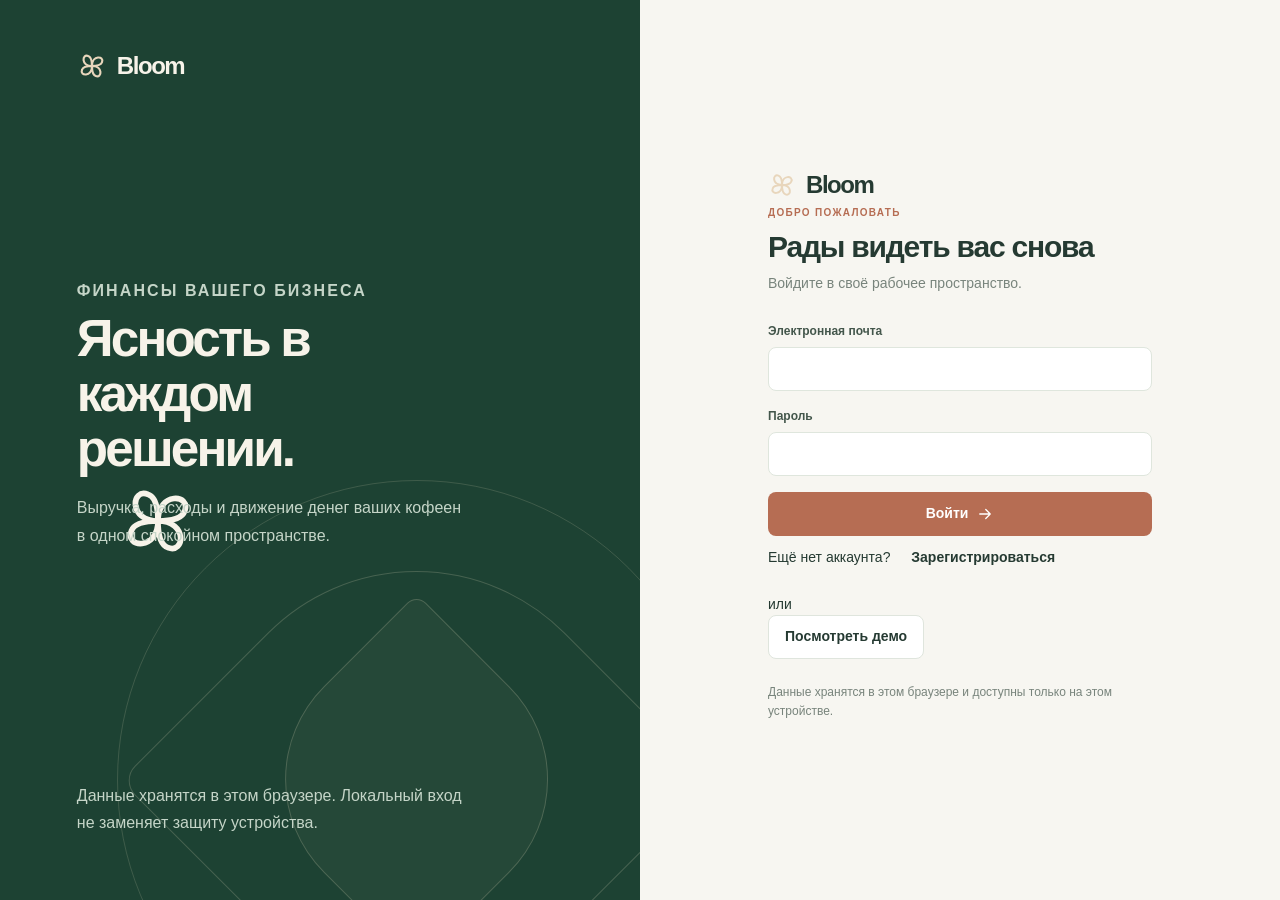
==== commit 7cbb8d26: "update" ====
--- a/index.html
+++ b/index.html
@@ -1,40 +1,22 @@
 <!doctype html>
-<html lang="ru"><head><meta charset="utf-8"><meta name="viewport" content="width=device-width, initial-scale=1"><meta name="description" content="Кофейни Москвы, честные оценки кофейного клуба и топ месяца. Фильтр по району, цене и способу заваривания."><meta name="theme-color" content="#f8f5ef"><title>Найдите свою следующую чашку · Daily Cup</title><link rel="stylesheet" href="css/style.css"><link rel="stylesheet" href="css/responsive.css"><script src="js/cafes.js" defer></script><script src="js/main.js" defer></script></head>
-<body><a class="skip-link" href="#main">Перейти к содержимому</a><header class="site-header"><div class="container site-header__inner"><a class="brand" href="index.html" aria-label="Daily Cup, главная"><span class="brand__mark" aria-hidden="true"><svg viewBox="0 0 24 24" width="22" height="22" fill="none" stroke="currentColor" stroke-width="1.7" stroke-linecap="round" stroke-linejoin="round" focusable="false"><path d="M4.5 10h11.5v4.5A4.5 4.5 0 0 1 11.5 19h-3A4.5 4.5 0 0 1 4.5 14.5z"/><path d="M16 11.5h1.8a2.6 2.6 0 0 1 0 5.2H16"/><path d="M8.2 3.2c0 1.2-1.1 1.7-1.1 2.9M11.8 3.2c0 1.2-1.1 1.7-1.1 2.9"/></svg></span><span class="brand__name">Daily Cup<span class="muted">Кофе. Люди. Город.</span></span></a><button class="menu-toggle" type="button" aria-expanded="false" aria-controls="site-nav">Меню <span aria-hidden="true">☰</span></button><nav class="site-nav" id="site-nav" aria-label="Главная навигация"><a class="site-nav__link" href="index.html" aria-current="page">Главная</a><a class="site-nav__link" href="catalog.html">Кофейни</a><a class="site-nav__link" href="order.html">Участвовать</a><a class="site-nav__link" href="contacts.html">О клубе</a></nav></div></header><main id="main" tabindex="-1"><section class="hero container"><div class="hero__content"><p class="eyebrow">Кофейный клуб · Москва</p><h1 class="hero__title">Город большой.<br>Ваша чашка<br>где-то рядом.</h1><p class="hero__text">Находим места, куда хочется возвращаться. Пробуем кофе, знакомимся с бариста и делимся впечатлениями.</p><div class="hero__actions"><a class="button" href="catalog.html">Найти кофейню ↗</a><a class="button button--secondary" href="#month">Топ месяца</a></div><p class="hero__note">Не реклама. Наш вкус, ваши открытия.</p></div><div class="hero__media"><picture><source type="image/webp" srcset="images/cafe-1-480.webp 480w, images/cafe-1-960.webp 960w, images/cafe-1-1440.webp 1440w" sizes="(min-width: 1024px) 50vw, 100vw"><img class="hero__image" src="images/cafe-1-960.jpg" srcset="images/cafe-1-480.jpg 480w, images/cafe-1-960.jpg 960w, images/cafe-1-1440.jpg 1440w" sizes="(min-width: 1024px) 50vw, 100vw" alt="Светлый интерьер кофейни с деревянными столами" width="960" height="720" fetchpriority="high"></picture><span class="hero__note">Маленький ритуал большого города</span></div></section>
-<section class="container section" id="month" aria-labelledby="month-title"><div class="section__heading"><div><p class="eyebrow">Ноябрь 2026 · выбор редакции</p><h2 class="section__title" id="month-title">Три повода выйти за кофе</h2></div><a href="catalog.html">Все кофейни ↗</a></div><p class="section__lead">Топ месяца по среднему баллу клуба за вкус, бариста, атмосферу и цену. При равенстве баллов сохраняем порядок каталога.</p><div class="cafe-grid cafe-grid--top"><article class="cafe-card" data-cafe-id="sreda" data-district="Басманный" data-price="240" data-methods="Эспрессо,V60,Фильтр">
-  <a class="cafe-card__media" href="product.html?id=sreda" tabindex="-1" aria-hidden="true"><picture><source type="image/webp" srcset="images/cafe-2-480.webp 480w, images/cafe-2-960.webp 960w, images/cafe-2-1440.webp 1440w" sizes="(min-width: 1440px) 25vw, (min-width: 1024px) 33vw, (min-width: 768px) 50vw, 100vw"><img class="cafe-card__image" src="images/cafe-2-960.jpg" srcset="images/cafe-2-480.jpg 480w, images/cafe-2-960.jpg 960w, images/cafe-2-1440.jpg 1440w" sizes="(min-width: 1440px) 25vw, (min-width: 1024px) 33vw, (min-width: 768px) 50vw, 100vw" alt="" width="960" height="720" loading="lazy"></picture><span class="badge badge--accent">№1 · выбор клуба</span></a>
-  <div class="cafe-card__body"><div class="cafe-card__meta"><span>Басманный</span><span class="rating" aria-label="Оценка клуба 4,75 из 5">★ 4,75</span></div>
-  <h3 class="cafe-card__title"><a href="product.html?id=sreda">Среда</a></h3><p class="cafe-card__description">Соседская кофейня, куда возвращаются не только по средам.</p>
-  <ul class="tags" aria-label="Способы заваривания"><li class="tag">Эспрессо</li><li class="tag">V60</li><li class="tag">Фильтр</li></ul><div class="cafe-card__footer"><span>Капучино <strong>240 ₽</strong></span><a href="product.html?id=sreda" aria-label="Подробнее о кофейне Среда">О кофейне ↗</a></div></div></article><article class="cafe-card" data-cafe-id="pervaya" data-district="Тверской" data-price="280" data-methods="Эспрессо,V60,Аэропресс">
-  <a class="cafe-card__media" href="product.html?id=pervaya" tabindex="-1" aria-hidden="true"><picture><source type="image/webp" srcset="images/cafe-1-480.webp 480w, images/cafe-1-960.webp 960w, images/cafe-1-1440.webp 1440w" sizes="(min-width: 1440px) 25vw, (min-width: 1024px) 33vw, (min-width: 768px) 50vw, 100vw"><img class="cafe-card__image" src="images/cafe-1-960.jpg" srcset="images/cafe-1-480.jpg 480w, images/cafe-1-960.jpg 960w, images/cafe-1-1440.jpg 1440w" sizes="(min-width: 1440px) 25vw, (min-width: 1024px) 33vw, (min-width: 768px) 50vw, 100vw" alt="" width="960" height="720" loading="lazy"></picture><span class="badge badge--accent">№2 · выбор клуба</span></a>
-  <div class="cafe-card__body"><div class="cafe-card__meta"><span>Тверской</span><span class="rating" aria-label="Оценка клуба 4,50 из 5">★ 4,50</span></div>
-  <h3 class="cafe-card__title"><a href="product.html?id=pervaya">Первая чашка</a></h3><p class="cafe-card__description">Большое окно, маленький бар и кофе без суеты.</p>
-  <ul class="tags" aria-label="Способы заваривания"><li class="tag">Эспрессо</li><li class="tag">V60</li><li class="tag">Аэропресс</li></ul><div class="cafe-card__footer"><span>Капучино <strong>280 ₽</strong></span><a href="product.html?id=pervaya" aria-label="Подробнее о кофейне Первая чашка">О кофейне ↗</a></div></div></article><article class="cafe-card" data-cafe-id="medlenno" data-district="Хамовники" data-price="350" data-methods="Эспрессо,V60,Аэропресс,Фильтр">
-  <a class="cafe-card__media" href="product.html?id=medlenno" tabindex="-1" aria-hidden="true"><picture><source type="image/webp" srcset="images/cafe-3-480.webp 480w, images/cafe-3-960.webp 960w, images/cafe-3-1440.webp 1440w" sizes="(min-width: 1440px) 25vw, (min-width: 1024px) 33vw, (min-width: 768px) 50vw, 100vw"><img class="cafe-card__image" src="images/cafe-3-960.jpg" srcset="images/cafe-3-480.jpg 480w, images/cafe-3-960.jpg 960w, images/cafe-3-1440.jpg 1440w" sizes="(min-width: 1440px) 25vw, (min-width: 1024px) 33vw, (min-width: 768px) 50vw, 100vw" alt="" width="960" height="720" loading="lazy"></picture><span class="badge badge--accent">№3 · выбор клуба</span></a>
-  <div class="cafe-card__body"><div class="cafe-card__meta"><span>Хамовники</span><span class="rating" aria-label="Оценка клуба 4,50 из 5">★ 4,50</span></div>
-  <h3 class="cafe-card__title"><a href="product.html?id=medlenno">Медленно</a></h3><p class="cafe-card__description">Место для паузы и вдумчивого знакомства с зерном.</p>
-  <ul class="tags" aria-label="Способы заваривания"><li class="tag">Эспрессо</li><li class="tag">V60</li><li class="tag">Аэропресс</li><li class="tag">Фильтр</li></ul><div class="cafe-card__footer"><span>Капучино <strong>350 ₽</strong></span><a href="product.html?id=medlenno" aria-label="Подробнее о кофейне Медленно">О кофейне ↗</a></div></div></article></div></section>
-<section class="container section" aria-labelledby="how-title"><p class="eyebrow">Кофе без снобизма</p><h2 class="section__title" id="how-title">Не просто точки на карте</h2><div class="stats"><div class="stats__item"><strong class="stats__value">06</strong><span>мест в первом выпуске</span></div><div class="stats__item"><strong class="stats__value">04</strong><span>района для прогулки</span></div><div class="stats__item"><strong class="stats__value">04</strong><span>критерия оценки</span></div><div class="stats__item"><strong class="stats__value">01</strong><span>любимая чашка у каждого</span></div></div><ol class="steps"><li class="steps__item"><h3>Найдите свой ритм</h3><p>Выберите район, бюджет и способ заваривания. Фильтры работают вместе.</p></li><li class="steps__item"><h3>Загляните внутрь</h3><p>Посмотрите фото, оценки по четырём критериям и впечатления клуба.</p></li><li class="steps__item"><h3>Добавьте свой голос</h3><p>Оцените знакомую кофейню или предложите место для следующего обзора.</p></li></ol></section><aside class="container section"><div class="banner"><div><p class="eyebrow">Знаете особенное место?</p><h2>Расскажите о нём клубу</h2><p>Большие открытия часто начинаются с маленькой рекомендации.</p></div><a class="button button--light" href="order.html#suggest">Предложить кофейню ↗</a></div></aside></main><footer class="site-footer">
-  <div class="container site-footer__inner">
-    <div class="site-footer__brand">
-      <a class="brand" href="index.html"><span class="brand__mark" aria-hidden="true"><svg viewBox="0 0 24 24" width="22" height="22" fill="none" stroke="currentColor" stroke-width="1.7" stroke-linecap="round" stroke-linejoin="round" focusable="false"><path d="M4.5 10h11.5v4.5A4.5 4.5 0 0 1 11.5 19h-3A4.5 4.5 0 0 1 4.5 14.5z"/><path d="M16 11.5h1.8a2.6 2.6 0 0 1 0 5.2H16"/><path d="M8.2 3.2c0 1.2-1.1 1.7-1.1 2.9M11.8 3.2c0 1.2-1.1 1.7-1.1 2.9"/></svg></span><span class="brand__name">Daily Cup</span></a>
-      <p>Городской гид по кофейням: честные оценки, живые отзывы, ваш любимый район.</p>
-    </div>
-    <nav class="site-footer__nav" aria-label="Навигация в подвале">
-      <p class="site-footer__title">Навигация</p>
-      <a href="index.html">Главная</a>
-      <a href="catalog.html">Кофейни</a>
-      <a href="order.html">Участвовать</a>
-      <a href="contacts.html">О клубе</a>
-    </nav>
-    <div class="site-footer__contacts">
-      <p class="site-footer__title">Контакты</p>
-      <ul>
-        <li><svg viewBox="0 0 24 24" width="18" height="18" fill="none" stroke="currentColor" stroke-width="1.7" stroke-linecap="round" stroke-linejoin="round" aria-hidden="true" focusable="false"><path d="M12 21s-6.5-5.4-6.5-10.4a6.5 6.5 0 0 1 13 0C18.5 15.6 12 21 12 21z"/><circle cx="12" cy="10.4" r="2.3"/></svg><span>Москва, Россия</span></li>
-        <li><svg viewBox="0 0 24 24" width="18" height="18" fill="none" stroke="currentColor" stroke-width="1.7" stroke-linecap="round" stroke-linejoin="round" aria-hidden="true" focusable="false"><path d="M5.5 4h3.2l1.5 4-2 1.5a12.5 12.5 0 0 0 6.3 6.3l1.5-2 4 1.5v3.2a1.8 1.8 0 0 1-2 1.8C10.9 19.7 4.3 13.1 3.7 5.5A1.8 1.8 0 0 1 5.5 4z"/></svg><a href="tel:+79001234567">+7 (900) 123-45-67</a></li>
-        <li><svg viewBox="0 0 24 24" width="18" height="18" fill="none" stroke="currentColor" stroke-width="1.7" stroke-linecap="round" stroke-linejoin="round" aria-hidden="true" focusable="false"><rect x="3.5" y="5.5" width="17" height="13" rx="1.5"/><path d="m4.5 7 7.5 6 7.5-6"/></svg><a href="mailto:hello@daily-cup.ru">hello@daily-cup.ru</a></li>
-      </ul>
-    </div>
-  </div>
-  <div class="container site-footer__bottom"><span>© 2026 Daily Cup. Все права защищены.</span></div>
-</footer></body></html>
+<html lang="ru">
+<head>
+  <meta charset="utf-8">
+  <meta name="viewport" content="width=device-width, initial-scale=1">
+  <meta name="description" content="Bloom – ясная финансовая картина вашей кофейни. Выручка, расходы, движение денег и сравнение точек в одном пространстве.">
+  <meta name="theme-color" content="#233c33">
+  <title>Bloom · Финансы вашей кофейни</title>
+  <link rel="icon" type="image/svg+xml" href="favicon.svg">
+  <link rel="stylesheet" href="css/style.css">
+  <link rel="stylesheet" href="css/responsive.css">
+  <script type="module" src="js/main.js"></script>
+</head>
+<body>
+  <a class="skip-link" href="#main">Перейти к содержимому</a>
+  <div id="app"><main id="main" class="status-view"><div class="spinner" aria-hidden="true"></div><h1>Bloom</h1><p role="status">Открываем рабочее пространство…</p></main></div>
+  <noscript><p class="notice">Включите JavaScript, чтобы работать с Bloom. Финансовые записи хранятся в этом браузере.</p></noscript>
+  <dialog id="record-dialog" aria-labelledby="dialog-title"></dialog>
+  <dialog id="confirm-dialog" aria-labelledby="confirm-title"></dialog>
+  <div id="toast-region" aria-live="polite" aria-atomic="true"></div>
+</body>
+</html>
--- a/css/style.css
+++ b/css/style.css
@@ -1,184 +1,236 @@
 :root {
   color-scheme: light;
-  --ink: #29201b;
-  --muted: #66594f;
-  --paper: #f8f5ef;
-  --surface: #fffdf9;
-  --accent: #a44220;
-  --accent-dark: #7d2e13;
-  --line: #d9cfc2;
-  --soft: #eee6da;
-  --display: Georgia, 'Times New Roman', serif;
-  --body: system-ui, -apple-system, BlinkMacSystemFont, 'Segoe UI', sans-serif;
+  --ink: #253a32;
+  --muted: #78847c;
+  --paper: #f7f6f1;
+  --surface: #fff;
+  --line: #e8ebe4;
+  --soft: #f1f4ee;
+  --accent: #b66d53;
+  --accent-dark: #99543e;
+  --green: #264b3b;
+  --sage: #8ea891;
+  --warning: #9b6b2d;
+  --danger: #a34d45;
+  --shadow: 0 2px 8px rgb(35 53 42 / .035);
+  font-family: -apple-system, BlinkMacSystemFont, 'Segoe UI', sans-serif;
+  font-synthesis: none;
 }
-
 *, *::before, *::after { box-sizing: border-box; }
-html { scroll-behavior: smooth; }
-body { margin: 0; background: var(--paper); color: var(--ink); font: 400 1rem/1.6 var(--body); }
-img { display: block; max-width: 100%; height: auto; }
-picture { display: block; }
-a { color: inherit; text-underline-offset: .2em; }
-body { display: flex; min-height: 100vh; flex-direction: column; }
-main { flex: 1; }
-a:hover { color: var(--accent-dark); }
+html { min-height: 100%; }
+body { min-width: 320px; min-height: 100vh; margin: 0; background: var(--paper); color: var(--ink); font-size: 14px; line-height: 1.5; }
 button, input, select, textarea { font: inherit; }
 button { cursor: pointer; }
-:focus-visible { outline: 3px solid var(--accent); outline-offset: 3px; }
+button:disabled, input:disabled, select:disabled, textarea:disabled { cursor: not-allowed; opacity: .55; }
+a { color: inherit; text-underline-offset: .2em; }
+svg { flex-shrink: 0; }
+h1, h2, h3, h4, p { margin-top: 0; }
+h1, h2, h3, h4 { line-height: 1.25; }
+:focus-visible { outline: 3px solid #c98469; outline-offset: 3px; }
 [hidden] { display: none !important; }
-h1, h2, h3, p { margin-top: 0; }
-h1, h2, h3 { line-height: 1.15; }
-h1, h2 { font-family: var(--display); font-weight: 400; letter-spacing: -.035em; }
-.container { width: min(100% - 2rem, 90rem); margin-inline: auto; }
-.visually-hidden { position: absolute; width: 1px; height: 1px; padding: 0; margin: -1px; overflow: hidden; clip: rect(0, 0, 0, 0); white-space: nowrap; border: 0; }
-.skip-link { position: absolute; z-index: 100; top: .5rem; left: .5rem; padding: .75rem 1rem; background: var(--ink); color: #fff; transform: translateY(-160%); }
-.skip-link:focus { transform: translateY(0); color: #fff; }
-
-.site-header { position: relative; z-index: 10; background: var(--paper); border-bottom: 1px solid var(--line); }
-.site-header__inner { display: flex; flex-wrap: wrap; align-items: center; justify-content: space-between; gap: .5rem 1rem; min-height: 5rem; }
-.brand { display: inline-flex; align-items: center; gap: .65rem; min-height: 44px; color: var(--ink); text-decoration: none; }
-.brand__mark { display: grid; place-items: center; width: 2.4rem; height: 2.4rem; border-radius: 50%; background: var(--accent); color: white; font-family: var(--display); font-weight: 700; }
-.brand__name { font: 700 1.35rem/1 var(--display); letter-spacing: -.04em; }
-.brand__name .muted { display: block; margin-top: .4rem; font: 400 .68rem/1.2 var(--body); letter-spacing: .02em; }
-.menu-toggle, .filter-toggle { min-height: 44px; padding: .55rem .9rem; border: 1px solid var(--line); background: var(--surface); color: var(--ink); }
-.menu-toggle { display: none; }
-.js .menu-toggle { display: inline-flex; align-items: center; }
-.site-nav { display: flex; flex-wrap: wrap; align-items: center; gap: 0 .4rem; width: 100%; padding-bottom: .75rem; }
-.js .site-nav:not(.is-open) { display: none; }
-.site-nav__link { display: inline-flex; align-items: center; min-height: 44px; padding: .5rem .65rem; font-size: .94rem; font-weight: 600; text-decoration: none; }
-.site-nav__link[aria-current='page'] { color: var(--accent-dark); text-decoration: underline; text-decoration-thickness: 2px; }
-.button { display: inline-flex; align-items: center; justify-content: center; gap: .5rem; min-height: 46px; padding: .75rem 1.35rem; border: 1.5px solid var(--ink); border-radius: 3px; background: var(--ink); color: #fff; font-weight: 650; font-size: .98rem; line-height: 1.2; letter-spacing: .01em; text-align: center; text-decoration: none; transition: background-color .25s, color .25s, border-color .25s, transform .15s; }
-.button:hover { border-color: var(--accent-dark); background: var(--accent-dark); color: #fff; transform: translateY(-1px); }
-.button:active { transform: translateY(0); }
-.button--secondary { background: transparent; color: var(--ink); }
-.button--secondary:hover { border-color: var(--ink); background: var(--ink); color: #fff; }
-.button--light { border-color: var(--surface); background: var(--surface); color: var(--ink); }
-.button--light:hover { border-color: var(--soft); background: var(--soft); color: var(--ink); transform: translateY(-1px); }
-.button--small { min-height: 40px; padding: .5rem .95rem; font-size: .9rem; }
-.eyebrow { margin-bottom: .8rem; color: var(--accent-dark); font-size: .75rem; font-weight: 750; letter-spacing: .13em; text-transform: uppercase; }
-.muted { color: var(--muted); }
-.badge, .tag { display: inline-flex; align-items: center; padding: .25rem .6rem; border: 1px solid var(--line); color: var(--muted); font-size: .78rem; font-weight: 600; line-height: 1.3; }
-.badge--accent { border-color: #dcb9a8; background: #f5e6dd; color: var(--accent-dark); }
-.tags { display: flex; flex-wrap: wrap; gap: .4rem; padding: 0; margin: 0; list-style: none; }
-
-.hero { padding-block: 2.5rem 0; }
-.hero__content { padding-bottom: 2rem; }
-.hero__title { max-width: 13ch; margin-bottom: 1.2rem; font-size: clamp(2.9rem, 8vw, 6.5rem); }
-.hero__text { max-width: 38rem; color: var(--muted); font-size: 1.1rem; }
-.hero__actions { display: flex; flex-wrap: wrap; gap: .75rem; margin-top: 1.5rem; }
-.hero__media { position: relative; }
-.hero__media img { width: 100%; aspect-ratio: 4 / 3; object-fit: cover; }
-.hero__note { margin: .65rem 0 0; color: var(--muted); font-size: .85rem; }
-.section { padding-block: 3.5rem; }
-.section__heading, .catalog-header { margin-bottom: 1.75rem; }
-.section__title { margin-bottom: .7rem; font-size: clamp(2.1rem, 5vw, 3.75rem); }
-.section__lead { max-width: 44rem; margin-bottom: 1.5rem; color: var(--muted); }
-.stats { display: grid; grid-template-columns: repeat(2, minmax(0, 1fr)); gap: 1rem; border-block: 1px solid var(--line); padding-block: 1.5rem; }
-.stats__item { min-width: 0; color: var(--muted); font-size: .9rem; }
-.stats__value { display: block; color: var(--ink); font: 400 2.2rem/1.1 var(--display); }
-.cafe-grid { display: grid; grid-template-columns: minmax(0, 1fr); gap: 1.5rem; }
-.cafe-card { min-width: 0; background: var(--surface); border: 1px solid var(--line); }
-.cafe-card__media { position: relative; display: block; overflow: hidden; background: var(--soft); }
-.cafe-card__media .badge { position: absolute; top: 1rem; left: 1rem; }
-.cafe-card__image, .cafe-card__media img { width: 100%; aspect-ratio: 4 / 3; object-fit: cover; transition: transform .3s; }
-.cafe-card:hover .cafe-card__image { transform: scale(1.025); }
-.cafe-card__body { display: grid; gap: .8rem; padding: 1.25rem; }
-.cafe-card__meta, .cafe-card__footer { display: flex; align-items: center; justify-content: space-between; flex-wrap: wrap; gap: .5rem; }
-.cafe-card__meta { color: var(--muted); font-size: .85rem; }
-.cafe-card__title { margin: 0; font: 400 1.65rem/1.15 var(--display); }
-.cafe-card__title a { text-decoration: none; }
-.cafe-card__title a:hover { text-decoration: underline; }
-.cafe-card__description { margin: 0; color: var(--muted); }
-.cafe-card__footer { padding-top: .75rem; border-top: 1px solid var(--line); }
-.rating { color: var(--accent-dark); font-weight: 750; white-space: nowrap; }
-.steps { display: grid; gap: 1.5rem; padding: 0; list-style: none; counter-reset: steps; }
-.rating--large { font-size: 1.5rem; }
-.photo-credit { margin-top: .5rem; color: var(--muted); font-size: .8rem; }
-.steps__item { border-top: 1px solid var(--line); padding-top: 1rem; counter-increment: steps; }
-.steps__item::before { content: '0' counter(steps); display: block; margin-bottom: 1rem; color: var(--accent-dark); font: 400 1.25rem var(--display); }
-.banner { padding: 2rem; background: var(--ink); color: #fff; }
-.banner .eyebrow { color: #f3bb9e; }
-.banner a:not(.button) { color: inherit; }
-
-.breadcrumbs { padding-block: 1.25rem; color: var(--muted); font-size: .9rem; }
-.breadcrumbs span[aria-hidden='true'] { margin-inline: .35rem; }
-.page-heading { padding-block: 1.5rem 2rem; }
-.page-heading h1 { max-width: 20ch; margin-bottom: 1rem; font-size: clamp(2.6rem, 7vw, 5rem); }
-.page-heading p { max-width: 45rem; color: var(--muted); }
-.catalog-layout, .detail-layout, .content-layout { display: grid; gap: 2rem; align-items: start; }
-.filter-panel { padding: 1.2rem; border: 1px solid var(--line); background: var(--surface); }
-.filter-toggle { width: 100%; text-align: left; }
-.filter-panel__body { padding-top: 1rem; }
-.filter-panel__body.is-collapsed { display: none; }
-.filter-summary { margin-block: 1rem; color: var(--muted); font-size: .9rem; }
-.filter-actions { display: flex; flex-wrap: wrap; gap: .5rem; margin-top: 1rem; }
-.results-bar { display: flex; flex-wrap: wrap; justify-content: space-between; align-items: center; gap: 1rem; margin-bottom: 1rem; color: var(--muted); }
-.empty-state { padding: 2rem; border: 1px solid var(--line); background: var(--surface); }
-
-.form { display: grid; gap: 1.25rem; }
-.form__grid { display: grid; gap: 1.2rem; }
-.form__group { min-width: 0; margin: 0; padding: 0; border: 0; }
-.form__legend { margin-bottom: .75rem; font-weight: 700; }
-.form__actions { display: flex; flex-wrap: wrap; gap: .75rem; align-items: center; }
+.sr-only, .visually-hidden { position: absolute; width: 1px; height: 1px; padding: 0; margin: -1px; overflow: hidden; clip: rect(0, 0, 0, 0); white-space: nowrap; border: 0; }
+.skip-link { position: fixed; z-index: 200; top: .5rem; left: .5rem; padding: .7rem 1rem; border-radius: 8px; background: var(--green); color: white; transform: translateY(-150%); }
+.skip-link:focus { transform: none; }
+.text-muted { color: var(--muted); }
+
+.app-shell { min-height: 100vh; display: grid; grid-template-columns: 228px minmax(0, 1fr); }
+.sidebar { position: sticky; top: 0; display: flex; flex-direction: column; height: 100vh; min-height: 0; padding: 30px 16px 18px; background: #193d30; color: #d3e0d5; overflow-y: auto; }
+.brand, .auth-brand { display: inline-flex; align-items: center; gap: 10px; color: inherit; font-size: 24px; font-weight: 750; letter-spacing: -.06em; text-decoration: none; }
+.sidebar .brand { padding: 0 10px 34px; color: #fbf5e9; }
+.brand svg, .auth-brand svg { color: #e8d6bc; }
+.sidebar__nav { display: grid; gap: 4px; }
+.nav-link { display: flex; align-items: center; gap: 12px; min-height: 45px; padding: 10px 12px; border-radius: 8px; color: #b7cbbd; font-weight: 550; text-decoration: none; transition: background-color .15s, color .15s; }
+.nav-link:hover, .nav-link.is-active, .nav-link[aria-current='page'] { background: rgb(255 255 255 / .11); color: #fff; }
+.nav-link.is-active, .nav-link[aria-current='page'] { font-weight: 700; }
+.sidebar__bottom { display: grid; gap: 12px; margin-top: auto; padding-top: 28px; }
+.workspace-badge { padding: 12px; border: 1px solid rgb(255 255 255 / .12); border-radius: 9px; color: #eff5ed; overflow-wrap: anywhere; }
+.workspace { min-width: 0; }
+.topbar { display: flex; align-items: center; justify-content: space-between; gap: 16px; min-height: 72px; padding: 12px 38px; border-bottom: 1px solid var(--line); background: rgb(255 255 255 / .8); }
+.topbar__title { margin: 0; font-weight: 700; }
+.topbar__actions, .page-heading__actions, .row-actions { display: flex; align-items: center; flex-wrap: wrap; gap: 8px; }
+.topbar [data-action='menu'] { display: none; }
+.main-content { width: min(100%, 1600px); margin: 0 auto; padding: 34px 38px 64px; }
+.page-heading { display: flex; align-items: end; justify-content: space-between; flex-wrap: wrap; gap: 18px; margin-bottom: 26px; }
+.page-heading__copy h1, .page-heading h1 { margin: 0 0 6px; color: #20372c; font-size: clamp(25px, 2.3vw, 32px); font-weight: 700; letter-spacing: -.045em; }
+.page-heading__copy p, .page-heading p { margin: 0; color: var(--muted); }
+.report-toolbar { margin-bottom: 24px; }
+.filter-form { display: flex; align-items: end; flex-wrap: wrap; gap: 10px; }
+.date-range { display: flex; align-items: end; flex-wrap: wrap; gap: 8px; }
+.cafe-picker { position: relative; }
+.cafe-picker summary { display: flex; align-items: center; gap: 8px; min-height: 42px; padding: 10px 13px; border: 1px solid var(--line); border-radius: 8px; background: white; cursor: pointer; list-style: none; }
+.cafe-picker summary::-webkit-details-marker { display: none; }
+.cafe-picker summary::after { content: '⌄'; margin-left: auto; }
+.cafe-picker[open] { z-index: 10; }
+.cafe-picker > :not(summary) { position: absolute; top: calc(100% + 6px); left: 0; min-width: 220px; max-height: 280px; overflow: auto; padding: 10px; border: 1px solid var(--line); border-radius: 9px; background: white; box-shadow: 0 12px 32px rgb(24 48 34 / .12); }
+.demo-banner { display: flex; align-items: center; flex-wrap: wrap; gap: 8px; margin-bottom: 20px; padding: 12px 16px; border: 1px solid #e8d9bb; border-radius: 9px; background: #faf5e9; color: #765c35; }
+#page-content { display: grid; gap: 20px; min-width: 0; }
+
+.button { display: inline-flex; align-items: center; justify-content: center; gap: 8px; min-height: 44px; padding: 10px 16px; border: 1px solid transparent; border-radius: 8px; background: var(--accent); color: white; font-weight: 650; line-height: 1.25; text-align: center; text-decoration: none; transition: background-color .15s, border-color .15s, color .15s; }
+.button:hover:not(:disabled) { background: var(--accent-dark); }
+.button--primary { background: var(--accent); color: white; }
+.button--secondary { border-color: #dfe5dd; background: white; color: var(--ink); }
+.button--secondary:hover:not(:disabled) { border-color: #bfcdbf; background: var(--soft); }
+.button--ghost { background: transparent; color: var(--ink); }
+.button--ghost:hover:not(:disabled) { background: var(--soft); }
+.button--danger { background: var(--danger); color: white; }
+.button--danger:hover:not(:disabled) { background: #843a34; }
+.button--small { min-height: 38px; padding: 8px 12px; font-size: 13px; }
+.icon-button { display: inline-grid; place-items: center; width: 44px; height: 44px; padding: 0; border: 0; border-radius: 8px; background: transparent; color: inherit; }
+.icon-button:hover:not(:disabled) { background: var(--soft); }
+.sidebar .icon-button:hover, .sidebar .button--ghost:hover { background: rgb(255 255 255 / .1); color: white; }
+
+.kpi-grid { display: grid; grid-template-columns: repeat(4, minmax(0, 1fr)); gap: 16px; }
+.kpi-card, .panel, .settings-card { min-width: 0; border: 1px solid var(--line); border-radius: 12px; background: var(--surface); box-shadow: var(--shadow); }
+.kpi-card { display: flex; flex-direction: column; gap: 10px; min-height: 142px; padding: 20px; }
+.kpi-card__label { color: #718077; font-size: 13px; font-weight: 600; }
+.kpi-card__value { color: #20382d; font-size: clamp(21px, 1.8vw, 28px); font-weight: 720; letter-spacing: -.045em; line-height: 1.15; overflow-wrap: anywhere; font-variant-numeric: tabular-nums; }
+.kpi-card__meta { margin-top: auto; color: var(--muted); font-size: 12px; }
+.kpi-card--accent { border-color: #dfebe0; background: #f0f6ee; }
+.dashboard-grid { display: grid; grid-template-columns: minmax(0, 1.7fr) minmax(280px, 1fr); gap: 16px; align-items: stretch; }
+.panel { overflow: hidden; }
+.panel__header { display: flex; align-items: flex-start; justify-content: space-between; flex-wrap: wrap; gap: 12px; padding: 20px 22px; }
+.panel__title { margin: 0; font-size: 16px; font-weight: 700; letter-spacing: -.02em; }
+.panel__header p { margin: 5px 0 0; color: var(--muted); font-size: 13px; }
+.panel__body { padding: 0 22px 22px; }
+.chart { min-width: 0; width: 100%; overflow: hidden; }
+.chart svg { display: block; width: 100%; height: auto; overflow: visible; }
+.chart text { fill: #85938a; font-family: inherit; font-size: 11px; }
+.chart-legend { display: flex; flex-wrap: wrap; gap: 12px 18px; color: var(--muted); font-size: 12px; }
+.chart-legend__item { display: inline-flex; align-items: center; gap: 7px; }
+.donut-layout { display: flex; align-items: center; gap: 24px; }
+.donut-layout svg { max-width: 180px; height: auto; }
+.category-list, .metric-list, .cafe-list { display: grid; gap: 12px; margin: 0; padding: 0; list-style: none; }
+.category-row { display: flex; align-items: center; justify-content: space-between; gap: 12px; }
+.color-dot { display: inline-block; flex: 0 0 auto; width: 9px; height: 9px; border-radius: 50%; background: var(--sage); }
+.progress-track { height: 6px; overflow: hidden; border-radius: 99px; background: #edf1eb; }
+.progress-fill { height: 100%; border-radius: inherit; background: var(--sage); }
+.insight { padding: 15px 17px; border: 1px solid #dce9de; border-radius: 9px; background: #f3f8f2; color: #42634f; }
+.insight--warning { border-color: #eddfc2; background: #fcf7ed; color: #836235; }
+.insight p:last-child { margin-bottom: 0; }
+.section-heading { display: flex; align-items: center; justify-content: space-between; flex-wrap: wrap; gap: 12px; }
+.section-heading h2, .section-heading h3 { margin: 0; font-size: 17px; letter-spacing: -.02em; }
+.table-wrap { max-width: 100%; overflow-x: auto; }
+.data-table { width: 100%; border-collapse: collapse; text-align: left; font-variant-numeric: tabular-nums; }
+.data-table th { padding: 12px 16px; border-bottom: 1px solid var(--line); background: #fafbf9; color: #859087; font-size: 11px; font-weight: 650; letter-spacing: .035em; text-transform: uppercase; white-space: nowrap; }
+.data-table td { padding: 15px 16px; border-bottom: 1px solid #eff1ed; vertical-align: middle; }
+.data-table tbody tr:last-child td { border-bottom: 0; }
+.data-table tbody tr:hover { background: #fbfcfa; }
+.mobile-label { display: none; }
+.cell-title { display: block; color: var(--ink); font-weight: 650; }
+.cell-note { display: block; margin-top: 3px; color: var(--muted); font-size: 12px; }
+.amount { font-weight: 650; font-variant-numeric: tabular-nums; white-space: nowrap; }
+.amount--positive { color: #548267; }
+.amount--negative { color: #ae6654; }
+.badge { display: inline-flex; align-items: center; gap: 5px; padding: 4px 8px; border-radius: 5px; background: #f1f3ef; color: #718077; font-size: 11px; font-weight: 650; line-height: 1.3; }
+.badge--success { background: #eaf4ea; color: #52805d; }
+.badge--warning { background: #fbf1df; color: #986d34; }
+.badge--muted { background: #f1f3ef; color: #718077; }
+.empty-state { display: grid; justify-items: center; gap: 10px; padding: 44px 24px; text-align: center; color: var(--muted); }
+.empty-state h2, .empty-state h3 { margin: 0; color: var(--ink); }
+.empty-state p { max-width: 420px; margin: 0; }
+.empty-state__icon { display: grid; place-items: center; width: 52px; height: 52px; border-radius: 14px; background: #f1f5ef; color: #799783; }
+
+.form-grid { display: grid; grid-template-columns: repeat(2, minmax(0, 1fr)); gap: 17px; }
 .field { min-width: 0; }
-.field__label { display: block; margin-bottom: .4rem; font-weight: 650; }
-.field input:not([type='checkbox']):not([type='radio']), .field select, .field textarea { display: block; width: 100%; min-height: 44px; padding: .65rem .75rem; border: 1px solid #9a8b7e; border-radius: 0; background: var(--surface); color: var(--ink); }
-.field textarea { min-height: 8rem; resize: vertical; }
-.field input[type='checkbox'], .field input[type='radio'] { width: 1.2rem; height: 1.2rem; accent-color: var(--accent-dark); }
-.field__check { display: flex; align-items: center; gap: .65rem; min-height: 44px; }
-.field__hint { display: block; margin-top: .35rem; color: var(--muted); font-size: .875rem; }
-.field__error { display: block; margin-top: .35rem; color: #9b291e; font-size: .875rem; }
-.form-tabs, .detail-actions { display: flex; flex-wrap: wrap; gap: .75rem; margin-block: 1rem; }
-.field [aria-invalid='true'] { border-color: #9b291e !important; outline: 2px solid #9b291e; outline-offset: 1px; }
-.notice { padding: 1rem 1.2rem; border-left: 4px solid var(--ink); background: var(--soft); }
-.notice--success { border-color: #38633e; background: #e8f1e7; }
-.notice--error { border-color: #9b291e; background: #fae9e5; }
-
-.detail-intro { margin-bottom: 1.5rem; }
-.detail-photo img { width: 100%; aspect-ratio: 4 / 3; object-fit: cover; }
-.detail-summary { display: grid; gap: 1rem; }
-.gallery { display: flex; flex-wrap: wrap; gap: .5rem; margin-top: 1rem; }
-.gallery__button { padding: 0; border: 0; background: var(--soft); }
-.gallery__button img { width: 100%; aspect-ratio: 4 / 3; object-fit: cover; }
-.facts { display: grid; gap: 0; margin: 0; }
-.facts__item { display: flex; justify-content: space-between; gap: 1rem; padding-block: .85rem; border-bottom: 1px solid var(--line); }
-.facts__label { color: var(--muted); }
-.facts__value { margin: 0; font-weight: 650; text-align: right; }
-.table-wrapper { width: 100%; }
-.criteria-table { display: block; width: 100%; border-collapse: collapse; }
-.criteria-table thead { position: absolute; width: 1px; height: 1px; overflow: hidden; clip: rect(0, 0, 0, 0); white-space: nowrap; }
-.criteria-table tbody, .criteria-table tr, .criteria-table th, .criteria-table td { display: block; }
-.criteria-table tr { margin-bottom: .75rem; padding: .8rem 1rem; border: 1px solid var(--line); background: var(--surface); }
-.criteria-table th, .criteria-table td { padding: .4rem 0; text-align: left; }
-.criteria-table td[data-label]::before { content: attr(data-label) ': '; color: var(--muted); font-weight: 600; }
-.reviews, .saved-list { display: grid; gap: 1rem; }
-.review, .saved-item { padding: 1.25rem; border: 1px solid var(--line); background: var(--surface); }
-.review__meta { display: flex; flex-wrap: wrap; justify-content: space-between; gap: .5rem; margin-bottom: .75rem; color: var(--muted); }
-.review__text { margin-bottom: 0; }
-.prose { max-width: 48rem; }
-.prose h2 { margin-top: 2rem; font-size: 2rem; }
-.prose p, .prose li { max-width: 70ch; }
-.review__scores { display: flex; flex-wrap: wrap; gap: .5rem 1rem; color: var(--muted); font-size: .9rem; }
-.faq { border-top: 1px solid var(--line); }
-.faq details { border-bottom: 1px solid var(--line); }
-.faq summary { min-height: 44px; padding-block: 1rem; font-weight: 650; cursor: pointer; }
-
-.dialog { width: min(90vw, 60rem); max-width: 90vw; max-height: 90dvh; padding: 0; overflow: auto; border: 1px solid var(--line); background: var(--surface); color: var(--ink); }
-.dialog::backdrop { background: rgb(25 18 14 / .75); }
-.dialog__inner { padding: 1.25rem; }
-.dialog__header { display: flex; justify-content: space-between; align-items: center; gap: 1rem; }
-.dialog__close { display: inline-grid; place-items: center; flex: 0 0 44px; min-height: 44px; border: 1px solid var(--line); background: var(--surface); color: var(--ink); font-size: 1.5rem; }
-.dialog__image { width: 100%; max-height: 70dvh; object-fit: contain; }
-.site-footer { margin-top: 3rem; padding-block: 3rem 1.5rem; background: var(--ink); color: #f8f5ef; }
-.site-footer__inner { display: grid; gap: 2rem; }
-.site-footer .brand { color: inherit; }
-.site-footer__brand p { max-width: 30ch; margin: .9rem 0 0; color: #d9cfc2; }
-.site-footer__title { margin: 0 0 .75rem; color: #f3bb9e; font-size: .75rem; font-weight: 750; letter-spacing: .13em; text-transform: uppercase; }
-.site-footer__nav { display: flex; flex-direction: column; align-items: flex-start; gap: 0; }
-.site-footer__nav a { display: inline-flex; align-items: center; min-height: 40px; color: #f8f5ef; text-decoration: none; }
-.site-footer__nav a:hover { color: #f3bb9e; }
-.site-footer__contacts ul { display: grid; gap: .6rem; margin: 0; padding: 0; list-style: none; }
-.site-footer__contacts li { display: flex; align-items: center; gap: .65rem; min-height: 32px; color: #d9cfc2; }
-.site-footer__contacts svg { flex: 0 0 auto; color: #f3bb9e; }
-.site-footer__contacts a { color: #f8f5ef; text-decoration: none; }
-.site-footer__contacts a:hover { color: #f3bb9e; }
-.site-footer__bottom { margin-top: 2rem; padding-top: 1.25rem; border-top: 1px solid #66594f; color: #d9cfc2; font-size: .875rem; }
+.field--full { grid-column: 1 / -1; }
+.field__label { display: block; margin-bottom: 7px; color: #43564b; font-size: 12px; font-weight: 650; }
+.field input:not([type='checkbox']):not([type='radio']), .field select, .field textarea, .search-field input, .filter-form input:not([type='checkbox']), .filter-form select { display: block; width: 100%; min-height: 44px; padding: 10px 12px; border: 1px solid #dfe6dd; border-radius: 8px; background: #fff; color: var(--ink); transition: border-color .15s, box-shadow .15s; }
+.field input[type='color'] { padding: 4px !important; }
+.field textarea { min-height: 100px; resize: vertical; }
+.field input::placeholder, .field textarea::placeholder, .search-field input::placeholder { color: #a7b0a8; }
+.field input:focus-visible, .field select:focus-visible, .field textarea:focus-visible, .search-field input:focus-visible, .filter-form input:focus-visible { outline: none; border-color: #bb8069; box-shadow: 0 0 0 3px rgb(182 109 83 / .15); }
+.field [aria-invalid='true'] { border-color: var(--danger) !important; box-shadow: 0 0 0 3px rgb(163 77 69 / .1); }
+.field__hint, .field__error { display: block; margin-top: 6px; color: var(--muted); font-size: 12px; }
+.field__error { color: var(--danger); }
+.check-field { display: flex; align-items: center; gap: 9px; min-height: 44px; cursor: pointer; }
+input[type='checkbox'], input[type='radio'] { width: 16px; height: 16px; flex-shrink: 0; accent-color: var(--green); }
+.form-section { padding-top: 18px; border-top: 1px solid var(--line); }
+.settings-grid { display: grid; grid-template-columns: repeat(2, minmax(0, 1fr)); gap: 16px; }
+.settings-card { padding: 22px; }
+.cafe-tile { display: flex; align-items: center; justify-content: space-between; gap: 12px; padding: 14px 0; border-bottom: 1px solid var(--line); }
+.cafe-tile:last-child { border-bottom: 0; }
+.segmented { display: inline-flex; flex-wrap: wrap; gap: 3px; padding: 4px; border-radius: 8px; background: #f1f3ef; }
+.segmented > * { min-height: 36px; padding: 7px 12px; border: 0; border-radius: 6px; background: transparent; color: var(--muted); text-decoration: none; }
+.segmented .is-active, .segmented [aria-selected='true'], .segmented [aria-current] { background: white; color: var(--ink); box-shadow: var(--shadow); }
+.search-field { position: relative; min-width: 180px; }
+
+.dialog, dialog { width: min(560px, calc(100% - 32px)); max-width: 100%; max-height: min(90dvh, 900px); padding: 0; overflow: auto; border: 1px solid var(--line); border-radius: 14px; background: white; color: var(--ink); box-shadow: 0 24px 80px rgb(17 35 25 / .22); }
+dialog::backdrop { background: rgb(20 37 28 / .48); }
+.modal__header, .modal__footer { display: flex; align-items: center; justify-content: space-between; gap: 12px; padding: 18px 24px; }
+.modal__header { border-bottom: 1px solid var(--line); }
+.modal__header h2 { margin: 0; font-size: 19px; }
+.modal__body { padding: 22px 24px; }
+.modal__footer { justify-content: flex-end; border-top: 1px solid var(--line); }
+#toast-region { position: fixed; z-index: 120; right: 20px; bottom: 20px; display: grid; gap: 8px; width: min(360px, calc(100% - 40px)); pointer-events: none; }
+.toast { padding: 14px 16px; border: 1px solid #d8e6d9; border-radius: 9px; background: white; color: var(--ink); box-shadow: 0 8px 30px rgb(25 45 33 / .14); pointer-events: auto; }
+.toast--error { border-color: #eccac4; color: var(--danger); }
+.status-view, .error-state { display: grid; justify-items: center; gap: 12px; padding: 64px 24px; color: var(--muted); text-align: center; }
+.status-view h1, .status-view h2, .error-state h1, .error-state h2 { margin: 0; color: var(--ink); }
+.spinner { width: 30px; height: 30px; border: 3px solid #e2eae1; border-top-color: var(--accent); border-radius: 50%; animation: spin .8s linear infinite; }
+@keyframes spin { to { transform: rotate(360deg); } }
+
+.auth-layout { display: grid; grid-template-columns: minmax(0, 1fr) minmax(440px, 1fr); min-height: 100vh; }
+.auth-story { position: relative; display: flex; flex-direction: column; justify-content: space-between; min-height: 100vh; padding: 48px clamp(40px, 6vw, 90px); overflow: hidden; background: #1d4233; color: #f7f3e9; }
+.auth-story > * { position: relative; z-index: 1; }
+.auth-story h1, .auth-story h2 { max-width: 12ch; margin-bottom: 18px; font-size: clamp(38px, 4vw, 60px); font-weight: 600; letter-spacing: -.055em; line-height: 1.07; }
+.auth-story p { max-width: 390px; color: #c5d5c8; font-size: 16px; line-height: 1.7; }
+.auth-orbit { position: absolute; z-index: 0; right: -12%; bottom: -20%; width: min(48vw, 600px); aspect-ratio: 1; border: 1px solid rgb(235 222 193 / .16); border-radius: 50%; }
+.auth-orbit::before, .auth-orbit::after { content: ''; position: absolute; inset: 15%; border: 1px solid rgb(235 222 193 / .2); border-radius: 50% 5% 50% 5%; transform: rotate(45deg); }
+.auth-orbit::after { inset: 28%; border-radius: 5% 50% 5% 50%; transform: rotate(45deg); background: rgb(234 218 182 / .04); }
+.auth-card { align-self: center; width: min(100%, 480px); margin: auto; padding: 48px; }
+.auth-card h1, .auth-card h2 { margin-bottom: 8px; font-size: 30px; letter-spacing: -.04em; }
+.auth-card > p { color: var(--muted); }
+.auth-form { display: grid; gap: 16px; margin-top: 28px; }
+.auth-form .button { width: 100%; }
+.auth-footnote { margin-top: 24px; color: var(--muted); font-size: 12px; line-height: 1.6; }
+
+.sidebar-backdrop { display: none; }
+.sidebar__close { display: none; }
+.brand__caption { display: block; margin-top: 4px; color: #a9c1ad; font-size: 8px; font-weight: 700; letter-spacing: .16em; }
+.sidebar__label { margin: 27px 12px 10px; color: #84a28e; font-size: 10px; font-weight: 700; letter-spacing: .12em; }
+.workspace-badge { display: flex; align-items: center; gap: 11px; background: rgb(255 255 255 / .05); font-weight: 650; }
+.workspace-badge span, .profile__name { min-width: 0; overflow-wrap: anywhere; }
+.workspace-badge small, .profile__name small { display: block; margin-top: 2px; color: #a9c1ad; font-size: 11px; font-weight: 400; }
+.nav-link__active-dot { width: 5px; height: 5px; margin-left: auto; border-radius: 50%; background: #d6a689; }
+.sidebar-note { display: flex; align-items: center; gap: 10px; padding: 13px 12px; border-radius: 8px; background: rgb(255 255 255 / .06); color: #dae8d8; font-size: 12px; }
+.sidebar-note p { margin: 0; }
+.sidebar-note span { color: #a9c1ad; }
+.profile { display: flex; align-items: center; gap: 10px; padding: 10px 0 0; border-top: 1px solid rgb(255 255 255 / .1); }
+.profile__avatar { display: grid; flex: 0 0 35px; place-items: center; height: 35px; border-radius: 50%; background: #d9b9a3; color: #294236; font-weight: 700; }
+.profile__name { flex: 1; color: #f2f7ee; font-size: 12px; font-weight: 650; }
+.profile .icon-button { flex: 0 0 44px; }
+.topbar__title { display: flex; align-items: center; gap: 12px; min-width: 0; }
+.topbar__breadcrumb { color: #98a49a; font-size: 12px; font-weight: 500; }
+.topbar__breadcrumb span { padding-inline: 8px; color: #c5cdc5; }
+.topbar__breadcrumb strong { color: #4b5e52; }
+.local-status { display: inline-flex; align-items: center; gap: 7px; color: #89968c; font-size: 11px; white-space: nowrap; }
+.local-status i { width: 7px; height: 7px; border-radius: 50%; background: #88ad8e; }
+.report-toolbar { display: flex; align-items: end; justify-content: space-between; flex-wrap: wrap; gap: 12px; }
+.date-range { align-items: center; padding: 0 10px; border: 1px solid var(--line); border-radius: 8px; background: white; color: #85938a; }
+.filter-form .date-range input { width: 130px; min-height: 40px; padding: 8px 2px; border: 0; font-size: 12px; }
+.filter-form > select { width: auto; min-height: 42px; font-size: 12px; }
+.cafe-picker summary::after { content: none; }
+.cafe-picker summary span { flex: 1; }
+.demo-banner button, .app-footer button { display: inline-flex; align-items: center; gap: 5px; min-height: 40px; padding: 4px; border: 0; background: transparent; color: inherit; font-weight: 650; }
+.demo-banner button { margin-left: auto; }
+.eyebrow, .page-heading .eyebrow { margin: 0 0 8px; color: var(--accent); font-size: 10px; font-weight: 750; letter-spacing: .13em; }
+.app-footer { display: flex; align-items: center; justify-content: space-between; flex-wrap: wrap; gap: 8px; margin-top: 38px; padding-top: 20px; border-top: 1px solid var(--line); color: #9aa69b; font-size: 11px; }
+.form-actions { display: flex; flex-wrap: wrap; gap: 8px; }
+.modal__footer { justify-content: space-between; flex-wrap: wrap; }
+.modal__footer .field__hint { display: inline-flex; align-items: center; gap: 6px; margin: 0; }
+.form-error, .auth-error { padding: 11px 13px; border: 1px solid #ecd0cb; border-radius: 8px; background: #fcf2f0; color: var(--danger); font-size: 13px; }
+.confirm-icon { display: grid; place-items: center; width: 52px; height: 52px; margin-bottom: 16px; border-radius: 12px; background: #fbefec; color: var(--danger); }
+.toast { display: flex; align-items: center; gap: 10px; }
+.toast > span { flex: 1; }
+.toast .icon-button { width: 36px; height: 36px; }
+.auth-card__inner { width: 100%; max-width: 390px; margin-inline: auto; }
+.legend-dot--revenue, .legend-dot--expense { display: inline-block; width: 9px; height: 9px; border-radius: 50%; background: #be7056; }
+.legend-dot--expense { background: #718b78; }
+.donut-layout { flex-direction: column; align-items: stretch; gap: 18px; }
+.donut-layout > svg { width: 136px; align-self: center; }
+.donut-layout .category-list { width: 100%; }
+.donut-layout .category-row { align-items: flex-start; font-size: 12px; }
+.donut-layout .category-row > span { display: inline-flex; align-items: center; gap: 7px; min-width: 0; }
+.donut-layout .category-row strong { white-space: nowrap; font-variant-numeric: tabular-nums; }
+.field select, .filter-form select { appearance: none; min-height: 44px; padding-right: 32px; background-image: url("data:image/svg+xml,%3Csvg xmlns='http://www.w3.org/2000/svg' width='12' height='12' viewBox='0 0 12 12'%3E%3Cpath d='m3 4.5 3 3 3-3' fill='none' stroke='%2369766c' stroke-width='1.4' stroke-linecap='round'/%3E%3C/svg%3E"); background-repeat: no-repeat; background-position: right 12px center; }
+.page-heading__copy h1, .page-heading h1 { letter-spacing: -.03em; }
--- a/css/responsive.css
+++ b/css/responsive.css
@@ -1,63 +1,71 @@
-@media (min-width: 48rem) {
-  .container { width: min(100% - 4rem, 90rem); }
-  .section { padding-block: 5rem; }
-  .section__heading { display: flex; align-items: end; justify-content: space-between; gap: 2rem; }
-  .stats { grid-template-columns: repeat(4, minmax(0, 1fr)); gap: 2rem; }
-  .cafe-grid { grid-template-columns: repeat(2, minmax(0, 1fr)); }
-  .steps { grid-template-columns: repeat(3, minmax(0, 1fr)); gap: 2rem; }
-  .form__grid { grid-template-columns: repeat(2, minmax(0, 1fr)); }
-  .field--wide { grid-column: 1 / -1; }
-  .criteria-table { display: table; }
-  .criteria-table thead { position: static; display: table-header-group; width: auto; height: auto; overflow: visible; clip: auto; white-space: normal; }
-  .criteria-table tbody { display: table-row-group; }
-  .criteria-table tr { display: table-row; margin: 0; padding: 0; border: 0; background: transparent; }
-  .criteria-table th, .criteria-table td { display: table-cell; padding: 1rem; border-bottom: 1px solid var(--line); vertical-align: top; }
-  .criteria-table th { background: var(--soft); }
-  .criteria-table td[data-label]::before { content: none; }
-  .site-footer__inner { grid-template-columns: 1fr 1fr; align-items: start; }
+@media (max-width: 1100px) {
+  .kpi-grid { grid-template-columns: repeat(2, minmax(0, 1fr)); }
+  .dashboard-grid { grid-template-columns: minmax(0, 1fr); }
+}
+@media (max-width: 900px) {
+  .app-shell { display: block; }
+  .sidebar { position: fixed; z-index: 100; top: 0; bottom: 0; left: 0; width: min(290px, 85vw); height: 100dvh; transform: translateX(-100%); visibility: hidden; transition: transform .18s ease, visibility .18s; }
+  .app-shell.is-menu-open .sidebar { transform: translateX(0); visibility: visible; box-shadow: 0 0 0 100vmax rgb(20 37 28 / .45); }
+  .sidebar__close { display: inline-grid; position: absolute; top: 12px; right: 10px; }
+  .topbar [data-action='menu'] { display: inline-grid; }
+  .topbar { min-height: 64px; padding-inline: 24px; }
+  .main-content { padding: 28px 24px 48px; }
+  .auth-layout { grid-template-columns: minmax(0, 1fr) minmax(350px, 1fr); }
+  .auth-story { padding: 36px; }
+  .auth-card { padding: 36px; }
+}
+@media (max-width: 600px) {
+  .topbar { padding-inline: 16px; }
+  .main-content { padding: 24px 16px 40px; }
+  .page-heading { align-items: start; margin-bottom: 20px; }
+  .page-heading__actions { width: 100%; }
+  .filter-form { align-items: stretch; }
+  .date-range { width: 100%; }
+  .date-range > * { flex: 1 1 120px; min-width: 0; }
+  .cafe-picker { flex: 1 1 180px; }
+  .kpi-grid { gap: 10px; }
+  .kpi-card { min-height: 125px; padding: 15px; }
+  .kpi-card__value { font-size: 21px; }
+  .dashboard-grid, .settings-grid, .form-grid { grid-template-columns: minmax(0, 1fr); }
+  .field--full { grid-column: auto; }
+  .panel__header { padding: 17px; }
+  .panel__body { padding: 0 17px 17px; }
+  .donut-layout { flex-wrap: wrap; }
+  .data-table { min-width: 0; }
+  .data-table thead { position: absolute; width: 1px; height: 1px; overflow: hidden; clip: rect(0, 0, 0, 0); white-space: nowrap; }
+  .data-table, .data-table tbody, .data-table tr, .data-table td { display: block; }
+  .data-table tr { padding: 10px 16px; border-bottom: 1px solid var(--line); }
+  .data-table tbody tr:last-child { border-bottom: 0; }
+  .data-table td { display: flex; align-items: center; justify-content: space-between; gap: 12px; padding: 7px 0; border: 0; text-align: right; }
+  .data-table td::before { content: attr(data-label); color: var(--muted); font-size: 12px; text-align: left; }
+  .data-table td:not([data-label])::before { content: none; }
+  .data-table td:has(.mobile-label)::before { content: none; }
+  .mobile-label { display: inline; margin-right: auto; color: var(--muted); font-size: 12px; text-align: left; }
+  .row-actions { justify-content: flex-end; }
+  .modal__header, .modal__footer { padding: 16px 18px; }
+  .modal__body { padding: 18px; }
+  .auth-layout { display: block; }
+  .auth-story { min-height: auto; padding: 26px 24px; }
+  .auth-story h1, .auth-story h2 { max-width: none; margin: 24px 0 10px; font-size: 30px; }
+  .auth-story p { margin-bottom: 0; font-size: 14px; }
+  .auth-orbit { width: 260px; right: -100px; bottom: -140px; }
+  .auth-card { padding: 36px 24px 48px; }
+}
+@media (prefers-reduced-motion: reduce) {
+  *, *::before, *::after { animation-duration: .01ms !important; animation-iteration-count: 1 !important; transition-duration: .01ms !important; scroll-behavior: auto !important; }
 }
 
-@media (min-width: 64rem) {
-  .site-header__inner { flex-wrap: nowrap; }
-  .js .menu-toggle { display: none; }
-  .site-nav, .js .site-nav:not(.is-open) { display: flex; width: auto; padding-bottom: 0; }
-  .hero { display: grid; grid-template-columns: 1fr 1fr; align-items: center; gap: 3rem; padding-block: 3rem 0; }
-  .hero__content { padding-bottom: 0; }
-  .hero__media img { min-height: 32rem; }
-  .cafe-grid { grid-template-columns: repeat(3, minmax(0, 1fr)); }
-  .catalog-layout { grid-template-columns: 220px minmax(0, 1fr); }
-  .filter-toggle { display: none; }
-  .filter-panel__body, .filter-panel__body.is-collapsed { display: block; padding-top: 0; }
-  .detail-layout { grid-template-columns: minmax(0, 1.25fr) minmax(0, 1fr); gap: 3rem; }
-  .content-layout { grid-template-columns: minmax(0, 2fr) minmax(15rem, 1fr); gap: 3rem; }
-  .banner { padding: 3rem; }
+@media (max-width: 900px) {
+  .app-shell.is-menu-open .sidebar { box-shadow: none; }
+  .app-shell.is-menu-open .sidebar-backdrop { position: fixed; z-index: 99; inset: 0; display: block; width: 100%; height: 100%; padding: 0; border: 0; background: rgb(20 37 28 / .45); }
 }
-
-@media (min-width: 90rem) {
-  .cafe-grid { grid-template-columns: repeat(4, minmax(0, 1fr)); }
-  .cafe-grid--top { grid-template-columns: repeat(3, minmax(0, 1fr)); }
+@media (max-width: 600px) {
+  .topbar__breadcrumb { overflow: hidden; text-overflow: ellipsis; white-space: nowrap; }
+  .local-status { display: none; }
+  .date-range { flex-wrap: nowrap; width: 100%; }
+  .date-range > * { flex: 0 0 auto; }
+  .filter-form .date-range input { flex: 1 1 0; width: 0; min-width: 0; }
+  .filter-form > select { flex: 1 1 150px; }
+  .modal__footer .form-actions { width: 100%; }
+  .modal__footer .form-actions .button { flex: 1; }
 }
-
-@media (min-width: 48rem) {
-  .site-footer__inner { grid-template-columns: 1.4fr 1fr 1.2fr; align-items: start; }
-}
-
-/* Появление блоков при прокрутке. JS добавляет .is-visible; без JS всё видно. */
-.reveal { opacity: 0; transform: translateY(22px); transition: opacity .6s ease, transform .6s ease; }
-.reveal.is-visible { opacity: 1; transform: none; }
-/* Подчёркивание пунктов меню растёт слева направо. */
-.site-nav__link { position: relative; }
-.site-nav__link::after { content: ''; position: absolute; right: .65rem; bottom: .35rem; left: .65rem; height: 2px; background: var(--accent-dark); transform: scaleX(0); transform-origin: left; transition: transform .25s ease; }
-.site-nav__link:hover::after, .site-nav__link[aria-current='page']::after { transform: scaleX(1); }
-.site-nav__link[aria-current='page'] { text-decoration: none; }
-/* Плавный подъём карточек при наведении. */
-.cafe-card { transition: box-shadow .3s ease, transform .3s ease; }
-.cafe-card:hover { transform: translateY(-4px); box-shadow: 0 14px 30px rgb(41 32 27 / .12); }
-/* Специфичность выше, чтобы анимация появления не ломалась hover-переходом. */
-.reveal.cafe-card { transition: opacity .6s ease, transform .6s ease, box-shadow .3s ease; }
-
-@media (prefers-reduced-motion: reduce) {
-  html { scroll-behavior: auto; }
-  .reveal { opacity: 1; transform: none; transition: none; }
-  *, *::before, *::after { animation-duration: .01ms !important; animation-iteration-count: 1 !important; transition-duration: .01ms !important; scroll-behavior: auto !important; }
-}
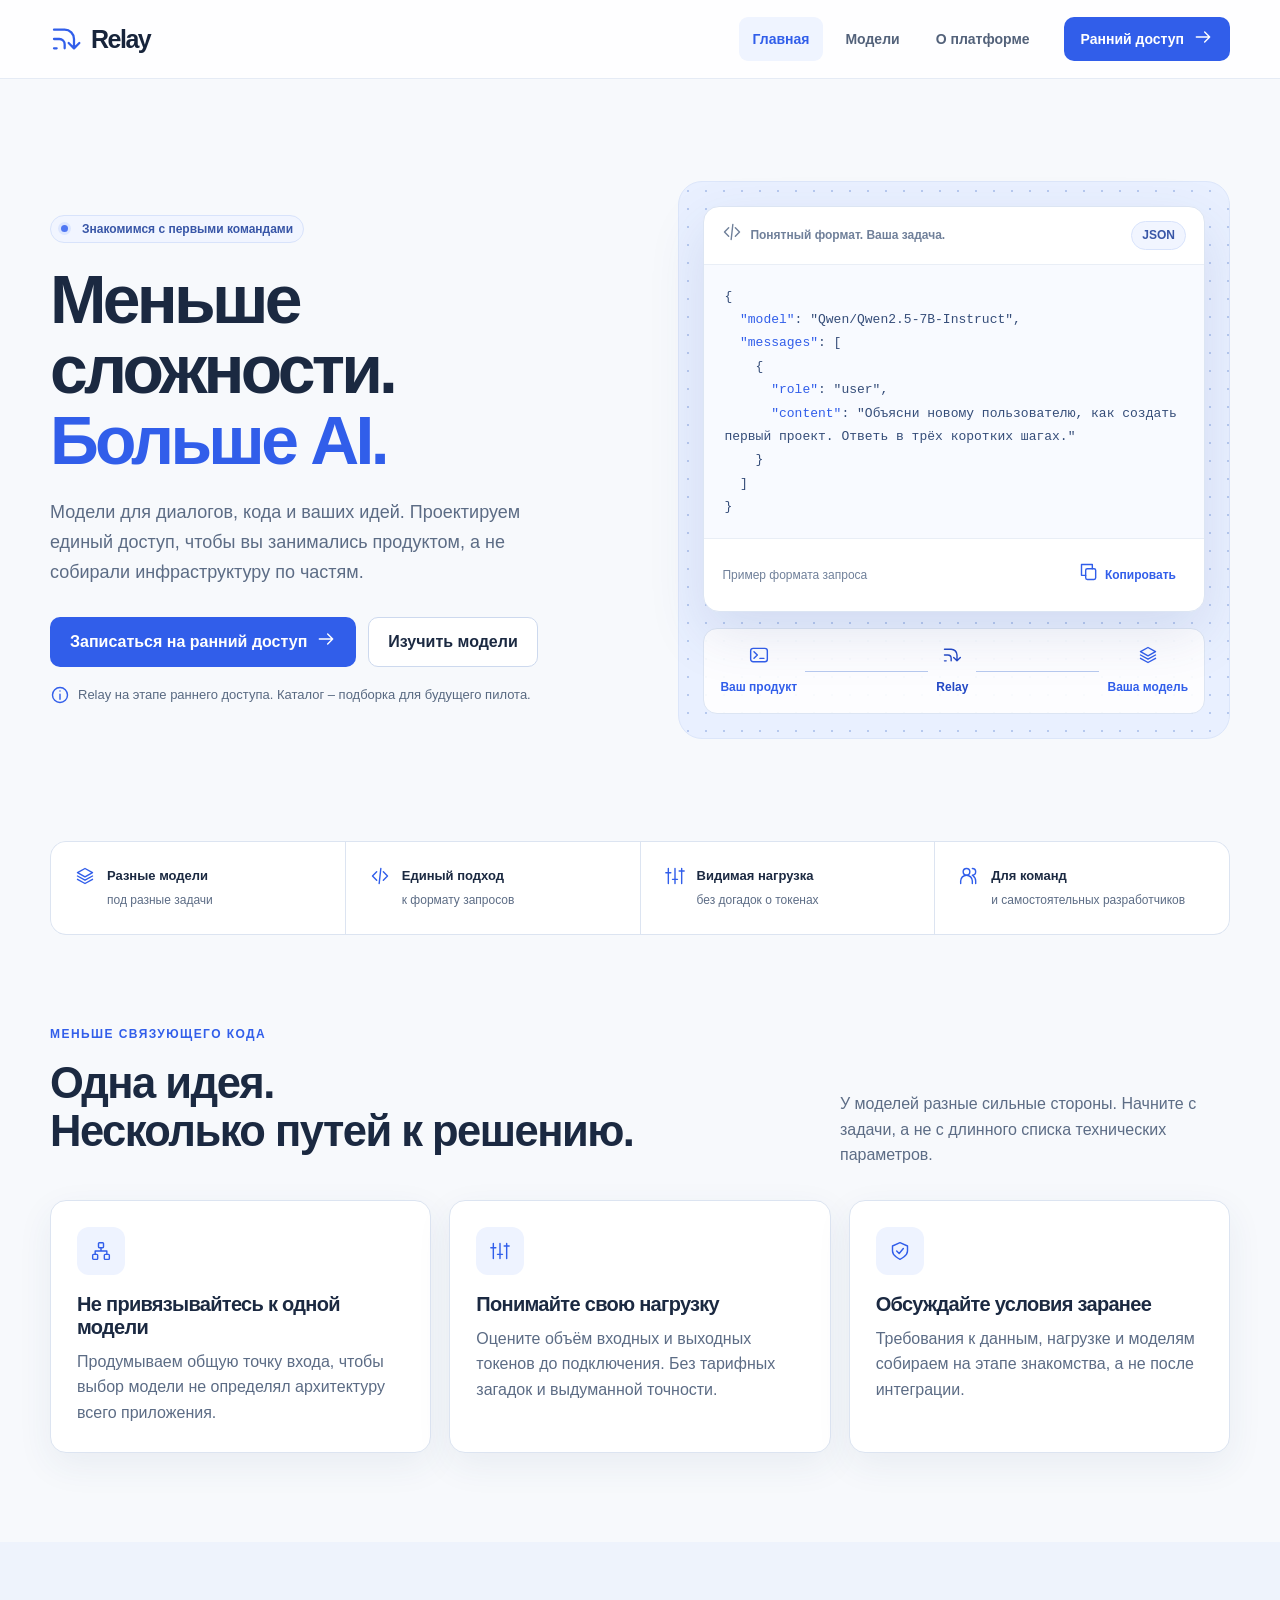
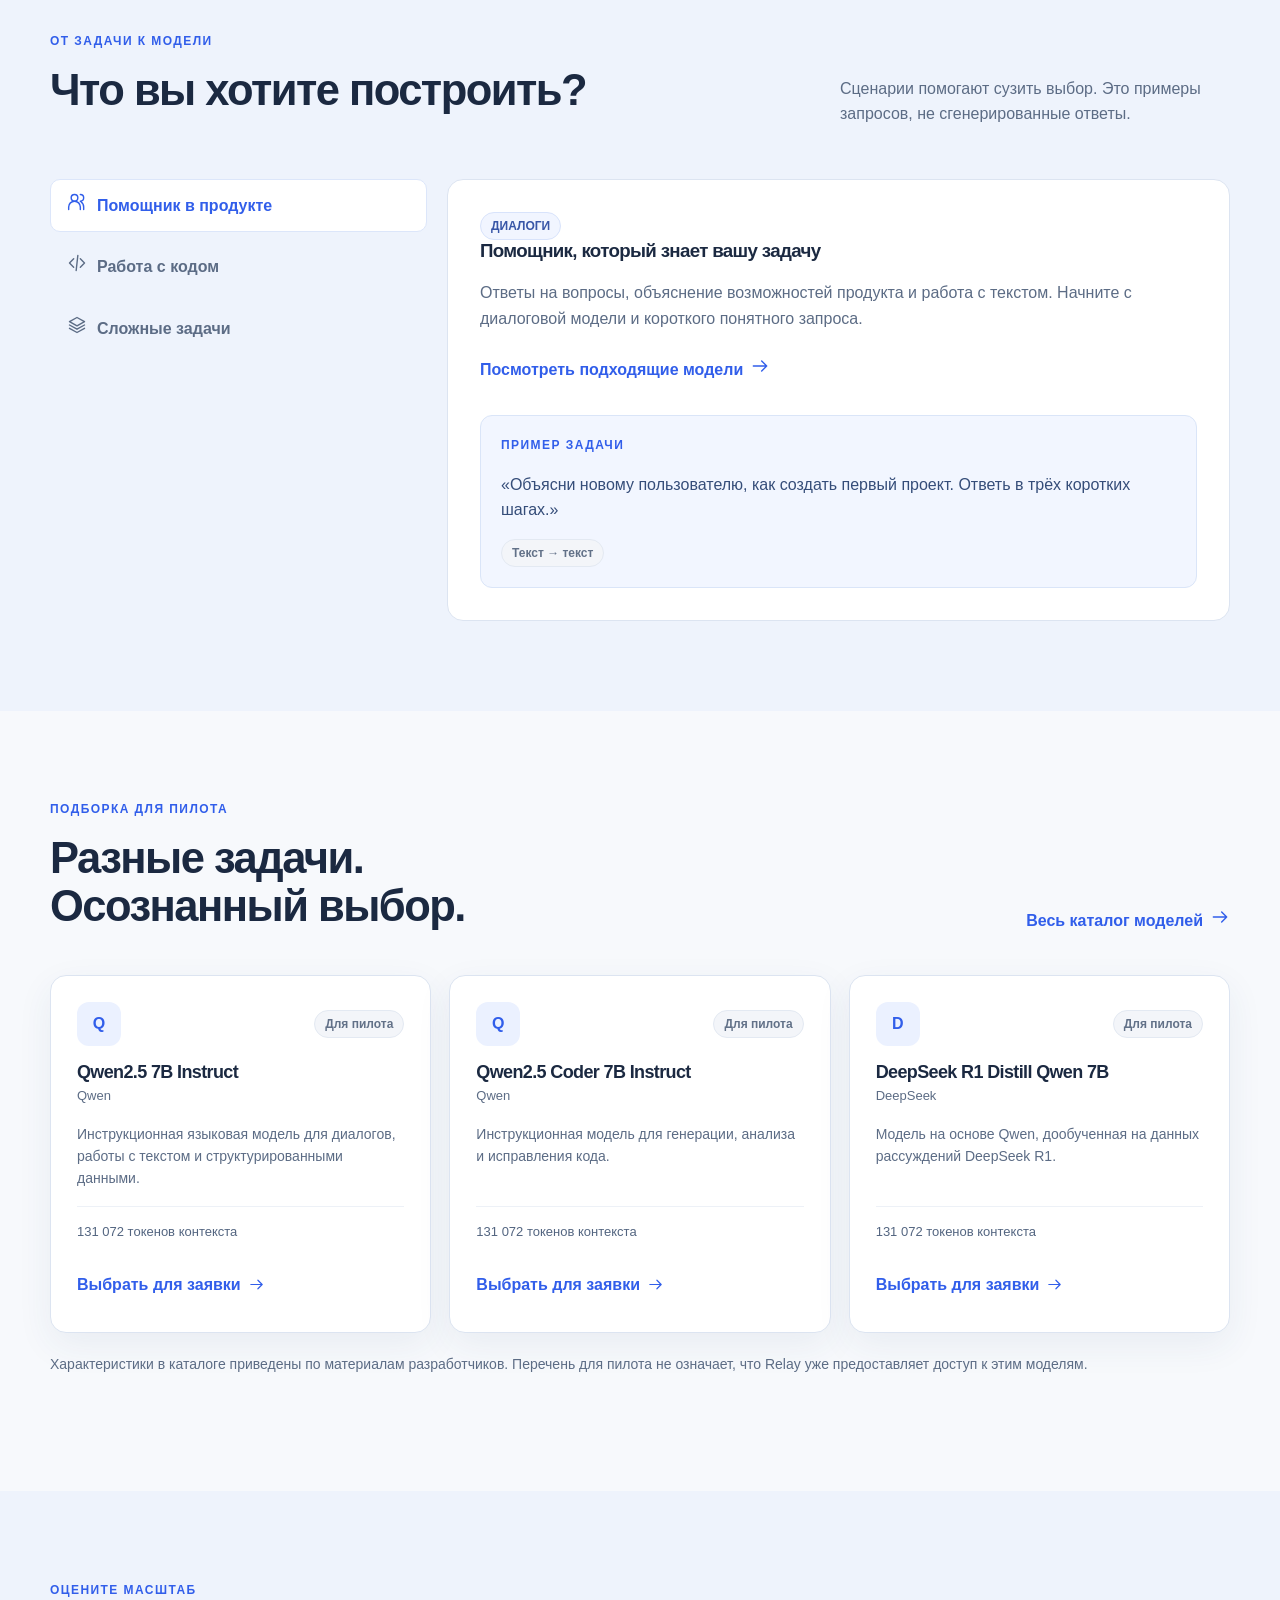
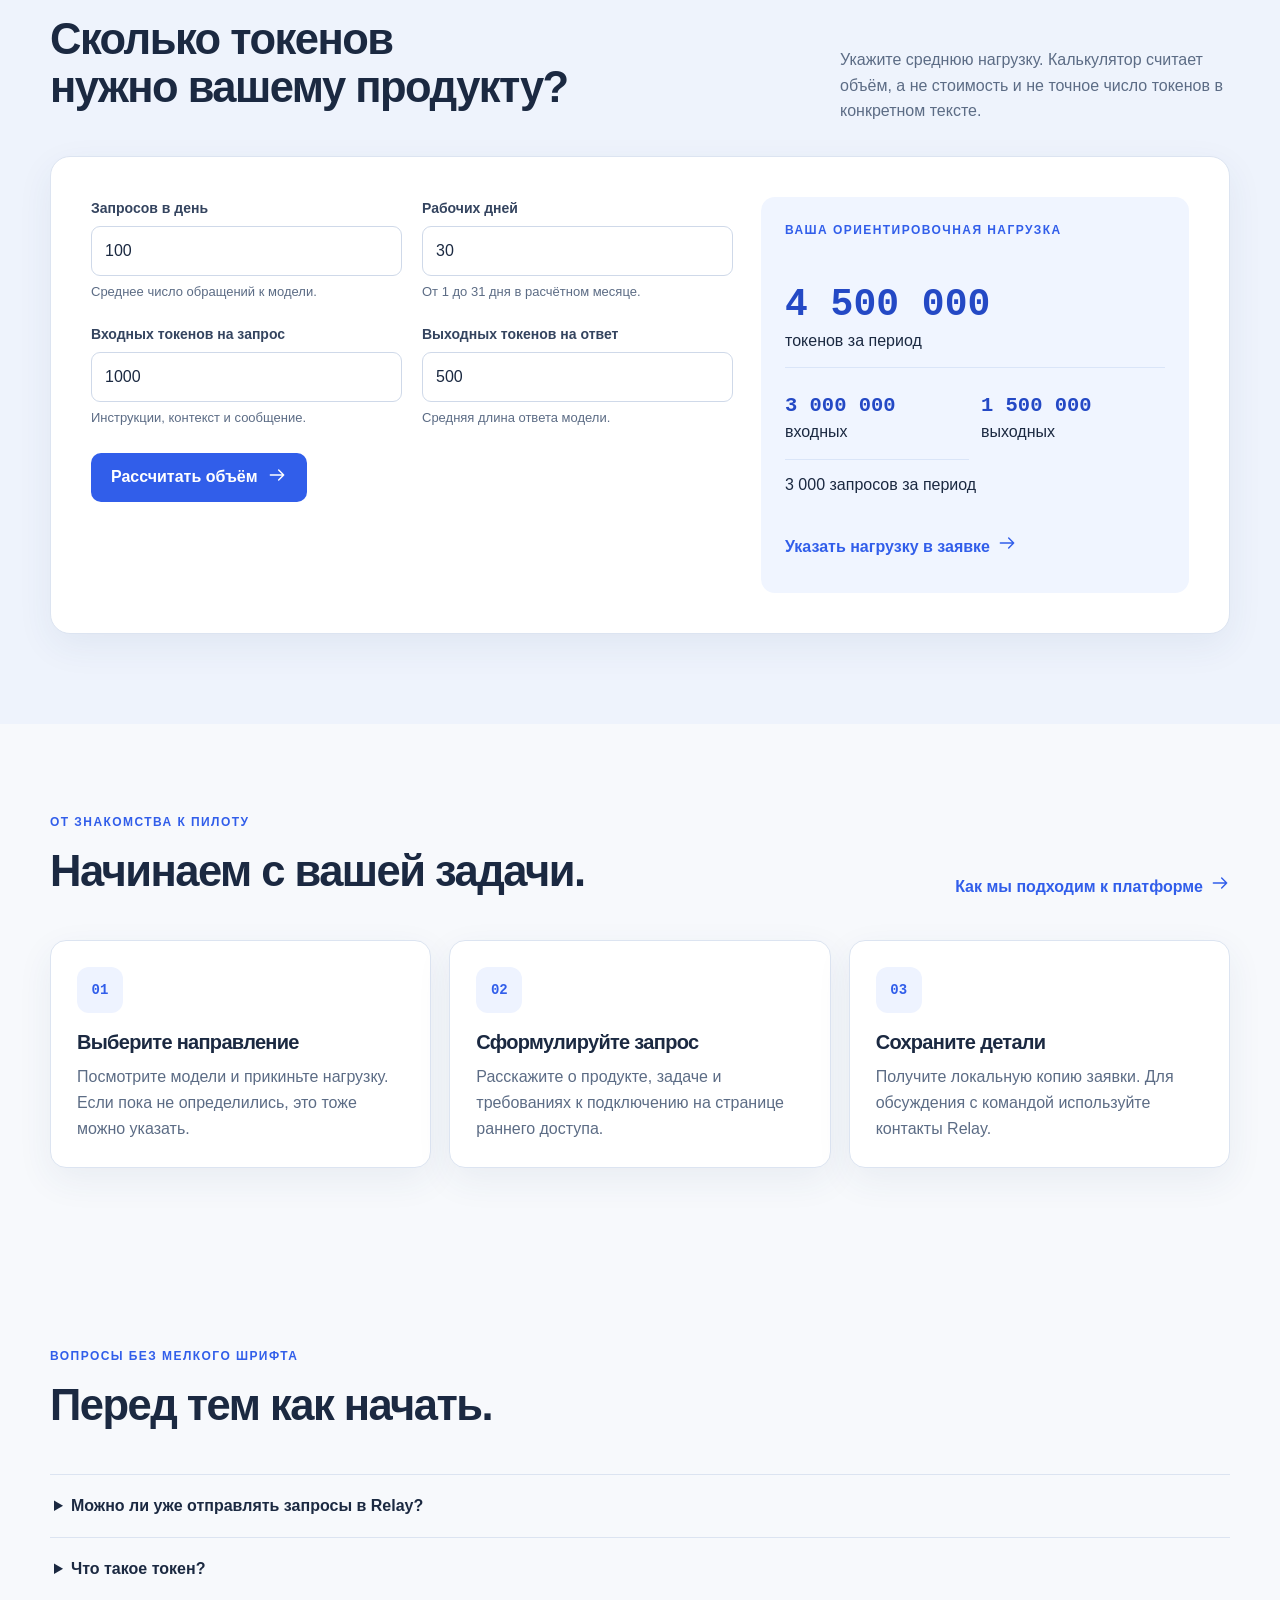
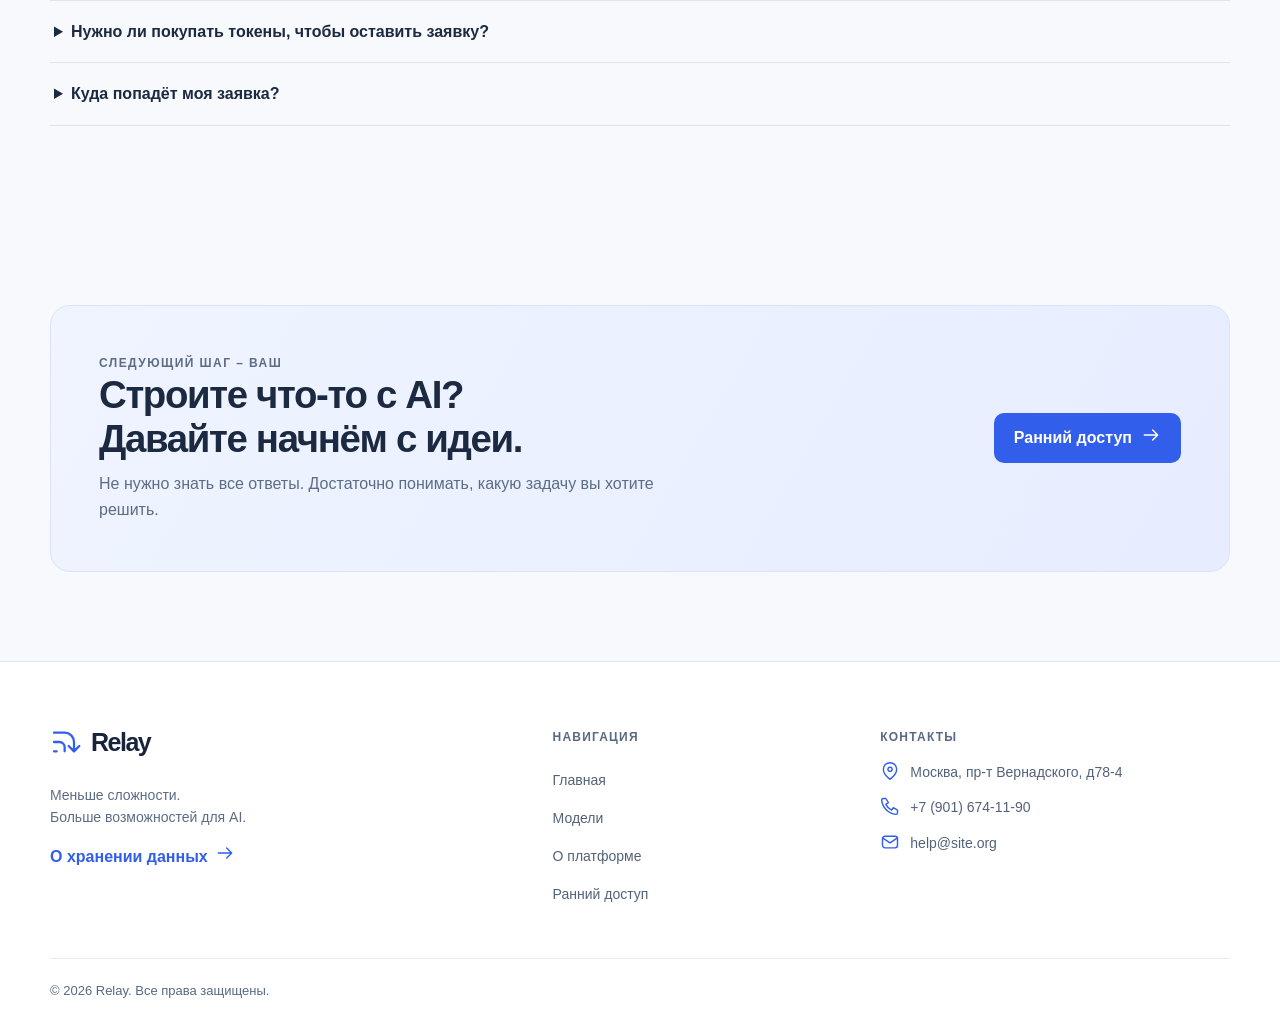
==== commit 289615de: "initial" ====
--- a/index.html
+++ b/index.html
@@ -1,22 +1,42 @@
 <!doctype html>
 <html lang="ru">
 <head>
-  <meta charset="utf-8">
-  <meta name="viewport" content="width=device-width, initial-scale=1">
-  <meta name="description" content="Bloom – ясная финансовая картина вашей кофейни. Выручка, расходы, движение денег и сравнение точек в одном пространстве.">
-  <meta name="theme-color" content="#233c33">
-  <title>Bloom · Финансы вашей кофейни</title>
-  <link rel="icon" type="image/svg+xml" href="favicon.svg">
-  <link rel="stylesheet" href="css/style.css">
-  <link rel="stylesheet" href="css/responsive.css">
-  <script type="module" src="js/main.js"></script>
+  <meta charset="utf-8"><meta name="viewport" content="width=device-width, initial-scale=1">
+  <title>Relay – меньше сложности, больше AI</title>
+  <meta name="description" content="Relay – проект единого доступа к AI-моделям для команд. Подберите модель, оцените нагрузку и сохраните заявку на ранний доступ.">
+  <meta name="theme-color" content="#f7f9fc"><link rel="icon" type="image/svg+xml" href="favicon.svg"><link rel="stylesheet" href="css/style.css"><link rel="stylesheet" href="css/responsive.css">
+  <script>document.documentElement.classList.add('js');</script><script type="module" src="js/main.js"></script>
 </head>
-<body>
-  <a class="skip-link" href="#main">Перейти к содержимому</a>
-  <div id="app"><main id="main" class="status-view"><div class="spinner" aria-hidden="true"></div><h1>Bloom</h1><p role="status">Открываем рабочее пространство…</p></main></div>
-  <noscript><p class="notice">Включите JavaScript, чтобы работать с Bloom. Финансовые записи хранятся в этом браузере.</p></noscript>
-  <dialog id="record-dialog" aria-labelledby="dialog-title"></dialog>
-  <dialog id="confirm-dialog" aria-labelledby="confirm-title"></dialog>
-  <div id="toast-region" aria-live="polite" aria-atomic="true"></div>
+<body data-page="home">
+<a class="skip-link" href="#main">Перейти к содержимому</a>
+<header class="site-header"><div class="container header-inner"><a class="brand" href="index.html" aria-label="Relay, главная"><span class="brand__mark" data-icon="relay" aria-hidden="true"></span><span class="brand__word">Relay</span></a><button class="menu-toggle icon-button" type="button" aria-label="Открыть меню" aria-expanded="false" aria-controls="site-navigation"><span data-icon="menu"></span></button><nav class="site-nav" id="site-navigation" aria-label="Основная навигация"><a class="nav-link" href="index.html" aria-current="page">Главная</a><a class="nav-link" href="models.html">Модели</a><a class="nav-link" href="about.html">О платформе</a><a class="button button--primary button--small" href="waitlist.html">Ранний доступ <span data-icon="arrow-right"></span></a></nav></div></header>
+<main id="main" tabindex="-1">
+  <section class="hero container">
+    <div class="hero__content"><span class="status-pill"><span></span> Знакомимся с первыми командами</span><h1>Меньше сложности.<br><span>Больше AI.</span></h1><p class="page-lead">Модели для диалогов, кода и ваших идей. Проектируем единый доступ, чтобы вы занимались продуктом, а не собирали инфраструктуру по частям.</p><div class="hero__actions"><a class="button button--primary" href="waitlist.html">Записаться на ранний доступ <span data-icon="arrow-right"></span></a><a class="button button--secondary" href="models.html">Изучить модели</a></div><p class="hero__note"><span data-icon="info"></span> Relay на этапе раннего доступа. Каталог – подборка для будущего пилота.</p></div>
+    <div class="hero__visual"><div class="preview-card"><div class="preview-card__header"><span><span data-icon="code"></span> Понятный формат. Ваша задача.</span><span class="badge badge--blue">JSON</span></div><div class="preview-card__code"><pre class="code-block" tabindex="0" aria-label="Пример формата запроса JSON"><code id="request-code">{
+  "model": "Qwen/Qwen2.5-7B-Instruct",
+  "messages": [
+    {
+      "role": "user",
+      "content": "Помоги описать мою идею"
+    }
+  ]
+}</code></pre></div><div class="preview-card__footer"><span>Пример формата запроса</span><button class="copy-button" type="button" data-copy="request-code"><span data-icon="copy"></span> Копировать</button></div></div>
+      <div class="routing-diagram" aria-label="Принцип Relay: запрос вашего продукта направляется к выбранной модели"><div class="route-node"><span data-icon="terminal"></span><span>Ваш продукт</span></div><span class="route-connector" aria-hidden="true"></span><div class="route-node route-node--relay"><span data-icon="relay"></span><span>Relay</span></div><span class="route-connector" aria-hidden="true"></span><div class="route-node"><span data-icon="layers"></span><span>Ваша модель</span></div></div>
+    </div>
+  </section>
+  <div class="container metric-strip"><div class="metric"><span data-icon="layers"></span><span>Разные модели<small>под разные задачи</small></span></div><div class="metric"><span data-icon="code"></span><span>Единый подход<small>к формату запросов</small></span></div><div class="metric"><span data-icon="sliders"></span><span>Видимая нагрузка<small>без догадок о токенах</small></span></div><div class="metric"><span data-icon="users"></span><span>Для команд<small>и самостоятельных разработчиков</small></span></div></div>
+  <section class="section container"><div class="section-heading"><div class="section-heading__copy"><p class="eyebrow">МЕНЬШЕ СВЯЗУЮЩЕГО КОДА</p><h2>Одна идея.<br>Несколько путей к решению.</h2></div><p>У моделей разные сильные стороны. Начните с задачи, а не с длинного списка технических параметров.</p></div><div class="feature-grid"><article class="feature-card"><span class="feature-card__icon" data-icon="network"></span><h3>Не привязывайтесь к одной модели</h3><p>Продумываем общую точку входа, чтобы выбор модели не определял архитектуру всего приложения.</p></article><article class="feature-card"><span class="feature-card__icon" data-icon="sliders"></span><h3>Понимайте свою нагрузку</h3><p>Оцените объём входных и выходных токенов до подключения. Без тарифных загадок и выдуманной точности.</p></article><article class="feature-card"><span class="feature-card__icon" data-icon="shield"></span><h3>Обсуждайте условия заранее</h3><p>Требования к данным, нагрузке и моделям собираем на этапе знакомства, а не после интеграции.</p></article></div></section>
+  <section class="section section--tinted"><div class="container use-cases"><div class="section-heading"><div class="section-heading__copy"><p class="eyebrow">ОТ ЗАДАЧИ К МОДЕЛИ</p><h2>Что вы хотите построить?</h2></div><p>Сценарии помогают сузить выбор. Это примеры запросов, не сгенерированные ответы.</p></div><div class="use-case-tabs" role="tablist" aria-label="Сценарии использования"><button class="use-case-tab is-active" type="button" role="tab" id="tab-chat" aria-selected="true" aria-controls="use-case-panel" data-use-case="chat" tabindex="0"><span data-icon="users"></span> Помощник в продукте</button><button class="use-case-tab" type="button" role="tab" id="tab-code" aria-selected="false" aria-controls="use-case-panel" data-use-case="code" tabindex="-1"><span data-icon="code"></span> Работа с кодом</button><button class="use-case-tab" type="button" role="tab" id="tab-reasoning" aria-selected="false" aria-controls="use-case-panel" data-use-case="reasoning" tabindex="-1"><span data-icon="layers"></span> Сложные задачи</button></div><div class="use-case-panel" id="use-case-panel" role="tabpanel" aria-labelledby="tab-chat" tabindex="0"><div><span class="badge badge--blue" id="use-case-label">ДИАЛОГИ</span><h3 id="use-case-title">Помощник, который знает вашу задачу</h3><p id="use-case-description">Ответы на вопросы, объяснение возможностей продукта и работа с текстом. Начните с диалоговой модели и короткого понятного запроса.</p><a class="text-link" href="models.html?task=chat" id="use-case-link">Посмотреть подходящие модели <span data-icon="arrow-right"></span></a></div><div class="use-case-example"><span class="eyebrow">ПРИМЕР ЗАДАЧИ</span><p id="use-case-prompt">«Объясни новому пользователю, как создать первый проект. Ответь в трёх коротких шагах».</p><span class="badge badge--muted">Текст → текст</span></div></div></div></section>
+  <section class="section container"><div class="section-heading"><div class="section-heading__copy"><p class="eyebrow">ПОДБОРКА ДЛЯ ПИЛОТА</p><h2>Разные задачи.<br>Осознанный выбор.</h2></div><a class="text-link" href="models.html">Весь каталог моделей <span data-icon="arrow-right"></span></a></div><div class="model-grid" id="featured-models"><article class="model-card"><span class="badge badge--muted">Планируем для пилота</span><h3>Диалоговые модели</h3><p>Для помощников, текста и структурированных ответов.</p><a class="text-link" href="models.html?task=chat">Изучить модели <span data-icon="arrow-right"></span></a></article><article class="model-card"><span class="badge badge--muted">Планируем для пилота</span><h3>Модели для кода</h3><p>Для объяснения, анализа и разработки программ.</p><a class="text-link" href="models.html?task=code">Изучить модели <span data-icon="arrow-right"></span></a></article><article class="model-card"><span class="badge badge--muted">Планируем для пилота</span><h3>Модели рассуждений</h3><p>Для разбора задач, требующих последовательных шагов.</p><a class="text-link" href="models.html?task=reasoning">Изучить модели <span data-icon="arrow-right"></span></a></article></div><p class="catalog-note">Характеристики в каталоге приведены по материалам разработчиков. Перечень для пилота не означает, что Relay уже предоставляет доступ к этим моделям.</p></section>
+  <section class="section section--tinted" id="calculator"><div class="container"><div class="section-heading"><div class="section-heading__copy"><p class="eyebrow">ОЦЕНИТЕ МАСШТАБ</p><h2>Сколько токенов<br>нужно вашему продукту?</h2></div><p>Укажите среднюю нагрузку. Калькулятор считает объём, а не стоимость и не точное число токенов в конкретном тексте.</p></div><div class="calculator"><form class="calculator__form" id="token-calculator" novalidate><div class="form-grid"><label class="field"><span class="field__label">Запросов в день</span><input type="number" name="requestsPerDay" value="100" min="1" max="1000000" step="1" required inputmode="numeric"><span class="field__hint">Среднее число обращений к модели.</span></label><label class="field"><span class="field__label">Рабочих дней</span><input type="number" name="days" value="30" min="1" max="31" step="1" required inputmode="numeric"><span class="field__hint">От 1 до 31 дня в расчётном месяце.</span></label><label class="field"><span class="field__label">Входных токенов на запрос</span><input type="number" name="inputTokens" value="1000" min="0" max="10000000" step="1" required inputmode="numeric"><span class="field__hint">Инструкции, контекст и сообщение.</span></label><label class="field"><span class="field__label">Выходных токенов на ответ</span><input type="number" name="outputTokens" value="500" min="0" max="10000000" step="1" required inputmode="numeric"><span class="field__hint">Средняя длина ответа модели.</span></label></div><p class="form-alert" id="calculator-error" role="alert" hidden></p><div class="form-actions"><button type="submit" class="button button--primary">Рассчитать объём <span data-icon="arrow-right"></span></button></div></form><div class="calculator__results" aria-live="polite" aria-atomic="true"><p class="eyebrow">ВАША ОРИЕНТИРОВОЧНАЯ НАГРУЗКА</p><div class="calculator-stat calculator-stat--total"><strong id="tokens-total">4 500 000</strong><span>токенов за период</span></div><div class="calculator-breakdown"><div class="calculator-stat"><strong id="tokens-input">3 000 000</strong><span>входных</span></div><div class="calculator-stat"><strong id="tokens-output">1 500 000</strong><span>выходных</span></div></div><p id="tokens-requests">3 000 запросов за период</p><a class="text-link" id="calculator-apply" href="waitlist.html">Указать нагрузку в заявке <span data-icon="arrow-right"></span></a></div></div></div></section>
+  <section class="section container"><div class="section-heading"><div class="section-heading__copy"><p class="eyebrow">ОТ ЗНАКОМСТВА К ПИЛОТУ</p><h2>Начинаем с вашей задачи.</h2></div><a class="text-link" href="about.html">Как мы подходим к платформе <span data-icon="arrow-right"></span></a></div><div class="steps-grid"><article class="step-card"><span class="step-number">01</span><h3>Выберите направление</h3><p>Посмотрите модели и прикиньте нагрузку. Если пока не определились, это тоже можно указать.</p></article><article class="step-card"><span class="step-number">02</span><h3>Сформулируйте запрос</h3><p>Расскажите о продукте, задаче и требованиях к подключению на странице раннего доступа.</p></article><article class="step-card"><span class="step-number">03</span><h3>Сохраните детали</h3><p>Получите локальную копию заявки. Для обсуждения с командой используйте контакты Relay.</p></article></div></section>
+  <section class="section container"><div class="section-heading"><div class="section-heading__copy"><p class="eyebrow">ВОПРОСЫ БЕЗ МЕЛКОГО ШРИФТА</p><h2>Перед тем как начать.</h2></div></div><div class="faq-list"><details><summary>Можно ли уже отправлять запросы в Relay?</summary><p>Нет. Сейчас мы знакомимся с задачами первых команд и определяем условия пилота. Каталог помогает выбрать направление, но не является перечнем уже подключённых моделей.</p></details><details><summary>Что такое токен?</summary><p>Небольшая единица текста, с которой работает модель. Это может быть слово, часть слова или символ. Соотношение зависит от языка и токенизатора, поэтому калькулятор использует заданные вами средние значения.</p></details><details><summary>Нужно ли покупать токены, чтобы оставить заявку?</summary><p>Нет. На сайте нет покупки токенов, оплаты или обязательств по подписке. Для заявки достаточно описания вашей задачи и контактного email.</p></details><details><summary>Куда попадёт моя заявка?</summary><p>Она сохранится в IndexedDB этого браузера. Автоматической отправки команде нет. Вы сможете изменить данные, скачать копию или удалить запись; связаться с нами можно по контактам в футере.</p></details></div></section>
+  <section class="section container"><div class="cta-panel"><div><p class="eyebrow">СЛЕДУЮЩИЙ ШАГ – ВАШ</p><h2>Строите что-то с AI?<br>Давайте начнём с идеи.</h2><p>Не нужно знать все ответы. Достаточно понимать, какую задачу вы хотите решить.</p></div><a class="button button--primary" href="waitlist.html">Ранний доступ <span data-icon="arrow-right"></span></a></div></section>
+</main>
+<footer class="site-footer"><div class="container footer-grid"><div class="footer-brand"><a class="brand" href="index.html" aria-label="Relay, главная"><span class="brand__mark" data-icon="relay" aria-hidden="true"></span><span class="brand__word">Relay</span></a><p>Меньше сложности.<br>Больше возможностей для AI.</p><button class="text-link" type="button" data-action="privacy">О хранении данных <span data-icon="arrow-right"></span></button></div><nav class="footer-nav" aria-label="Навигация в подвале"><h2 class="footer-title">Навигация</h2><a href="index.html">Главная</a><a href="models.html">Модели</a><a href="about.html">О платформе</a><a href="waitlist.html">Ранний доступ</a></nav><section class="footer-contacts" aria-label="Контакты"><h2 class="footer-title">Контакты</h2><address><ul><li><span data-icon="pin"></span><span>Москва, пр-т Вернадского, д78-4</span></li><li><span data-icon="phone"></span><a href="tel:+79016741190">+7 (901) 674-11-90</a></li><li><span data-icon="mail"></span><a href="mailto:help@site.org">help@site.org</a></li></ul></address></section></div><div class="container footer-bottom">© <span data-year>2026</span> Relay. Все права защищены.</div></footer>
+<dialog class="dialog" id="privacy-dialog" aria-labelledby="privacy-title"><div class="dialog__header"><h2 id="privacy-title">Ваши данные в Relay</h2><button class="icon-button" type="button" data-action="close-dialog" aria-label="Закрыть"><span data-icon="close"></span></button></div><div class="dialog__body"><p>Каталог и калькулятор не отправляют ваши данные внешним сервисам. Заявка на ранний доступ сохраняется в IndexedDB только в этом браузере и не отправляется организатору автоматически.</p><p>Очистка данных сайта может удалить сохранённую заявку. На странице раннего доступа можно скачать её копию или удалить запись с устройства. Не указывайте пароли, API-ключи и конфиденциальные сведения.</p><p>Связаться с командой можно по контактам в футере.</p></div><div class="dialog__footer"><button class="button button--primary" type="button" data-action="close-dialog">Понятно</button></div></dialog>
+<div class="toast-region" id="toast-region" aria-live="polite" aria-atomic="true"></div>
+<noscript><p class="container form-note">Для фильтров, калькулятора и сохранения заявки включите JavaScript. Страницы и контакты доступны без него.</p></noscript>
 </body>
 </html>
--- a/css/style.css
+++ b/css/style.css
@@ -1,236 +1,279 @@
 :root {
-  color-scheme: light;
-  --ink: #253a32;
-  --muted: #78847c;
-  --paper: #f7f6f1;
+  font-family: -apple-system, BlinkMacSystemFont, 'Segoe UI', sans-serif;
+  color: #1b2941;
+  background: #f7f9fc;
+  font-synthesis: none;
+  --ink: #1b2941;
+  --muted: #5c6c85;
+  --blue: #315eea;
+  --blue-dark: #2449c5;
+  --line: #dce4f1;
   --surface: #fff;
-  --line: #e8ebe4;
-  --soft: #f1f4ee;
-  --accent: #b66d53;
-  --accent-dark: #99543e;
-  --green: #264b3b;
-  --sage: #8ea891;
-  --warning: #9b6b2d;
-  --danger: #a34d45;
-  --shadow: 0 2px 8px rgb(35 53 42 / .035);
-  font-family: -apple-system, BlinkMacSystemFont, 'Segoe UI', sans-serif;
-  font-synthesis: none;
+  --soft: #eef3ff;
+  --danger: #b02d43;
+  --ease: cubic-bezier(.2,.7,.2,1);
+  --shadow: 0 12px 36px rgb(46 67 112 / .07);
 }
 *, *::before, *::after { box-sizing: border-box; }
-html { min-height: 100%; }
-body { min-width: 320px; min-height: 100vh; margin: 0; background: var(--paper); color: var(--ink); font-size: 14px; line-height: 1.5; }
+html { min-height: 100%; scroll-behavior: smooth; }
+body { min-width: 320px; min-height: 100vh; margin: 0; font-size: 16px; line-height: 1.6; }
 button, input, select, textarea { font: inherit; }
 button { cursor: pointer; }
-button:disabled, input:disabled, select:disabled, textarea:disabled { cursor: not-allowed; opacity: .55; }
+button:disabled, input:disabled, select:disabled, textarea:disabled { cursor: not-allowed; opacity: .58; }
 a { color: inherit; text-underline-offset: .2em; }
-svg { flex-shrink: 0; }
+svg { flex-shrink: 0; max-width: 100%; }
 h1, h2, h3, h4, p { margin-top: 0; }
-h1, h2, h3, h4 { line-height: 1.25; }
-:focus-visible { outline: 3px solid #c98469; outline-offset: 3px; }
+h1, h2, h3, h4 { line-height: 1.15; letter-spacing: -.035em; }
+:focus-visible { outline: 3px solid #7293ff; outline-offset: 3px; }
 [hidden] { display: none !important; }
-.sr-only, .visually-hidden { position: absolute; width: 1px; height: 1px; padding: 0; margin: -1px; overflow: hidden; clip: rect(0, 0, 0, 0); white-space: nowrap; border: 0; }
-.skip-link { position: fixed; z-index: 200; top: .5rem; left: .5rem; padding: .7rem 1rem; border-radius: 8px; background: var(--green); color: white; transform: translateY(-150%); }
+.sr-only { position: absolute; width: 1px; height: 1px; padding: 0; margin: -1px; overflow: hidden; clip: rect(0,0,0,0); white-space: nowrap; border: 0; }
+.skip-link { position: fixed; z-index: 200; top: 8px; left: 8px; padding: 10px 16px; border-radius: 8px; background: var(--blue); color: #fff; transform: translateY(-160%); }
 .skip-link:focus { transform: none; }
+.container { width: min(1180px, calc(100% - 48px)); margin-inline: auto; }
+.section { padding-block: clamp(64px, 7vw, 104px); }
+.section--tinted { background: #eef3fc; }
+.eyebrow { margin: 0 0 16px; color: var(--blue); font-size: 12px; font-weight: 750; letter-spacing: .12em; text-transform: uppercase; }
+.page-heading { max-width: 820px; margin-bottom: 44px; }
+.page-heading h1, .platform-hero h1 { margin-bottom: 20px; font-size: clamp(40px, 5.2vw, 64px); line-height: 1.04; letter-spacing: -.055em; }
+.page-lead { max-width: 690px; color: var(--muted); font-size: clamp(17px, 1.7vw, 20px); line-height: 1.65; }
+.section-heading { display: flex; align-items: end; justify-content: space-between; flex-wrap: wrap; gap: 20px; margin-bottom: 32px; }
+.section-heading__copy { max-width: 690px; }
+.section-heading h2 { margin-bottom: 12px; font-size: clamp(30px, 3.4vw, 44px); line-height: 1.1; }
+.section-heading p:last-child { margin-bottom: 0; color: var(--muted); }
+.section-heading__actions { display: flex; flex-wrap: wrap; gap: 10px; }
 .text-muted { color: var(--muted); }
-
-.app-shell { min-height: 100vh; display: grid; grid-template-columns: 228px minmax(0, 1fr); }
-.sidebar { position: sticky; top: 0; display: flex; flex-direction: column; height: 100vh; min-height: 0; padding: 30px 16px 18px; background: #193d30; color: #d3e0d5; overflow-y: auto; }
-.brand, .auth-brand { display: inline-flex; align-items: center; gap: 10px; color: inherit; font-size: 24px; font-weight: 750; letter-spacing: -.06em; text-decoration: none; }
-.sidebar .brand { padding: 0 10px 34px; color: #fbf5e9; }
-.brand svg, .auth-brand svg { color: #e8d6bc; }
-.sidebar__nav { display: grid; gap: 4px; }
-.nav-link { display: flex; align-items: center; gap: 12px; min-height: 45px; padding: 10px 12px; border-radius: 8px; color: #b7cbbd; font-weight: 550; text-decoration: none; transition: background-color .15s, color .15s; }
-.nav-link:hover, .nav-link.is-active, .nav-link[aria-current='page'] { background: rgb(255 255 255 / .11); color: #fff; }
-.nav-link.is-active, .nav-link[aria-current='page'] { font-weight: 700; }
-.sidebar__bottom { display: grid; gap: 12px; margin-top: auto; padding-top: 28px; }
-.workspace-badge { padding: 12px; border: 1px solid rgb(255 255 255 / .12); border-radius: 9px; color: #eff5ed; overflow-wrap: anywhere; }
-.workspace { min-width: 0; }
-.topbar { display: flex; align-items: center; justify-content: space-between; gap: 16px; min-height: 72px; padding: 12px 38px; border-bottom: 1px solid var(--line); background: rgb(255 255 255 / .8); }
-.topbar__title { margin: 0; font-weight: 700; }
-.topbar__actions, .page-heading__actions, .row-actions { display: flex; align-items: center; flex-wrap: wrap; gap: 8px; }
-.topbar [data-action='menu'] { display: none; }
-.main-content { width: min(100%, 1600px); margin: 0 auto; padding: 34px 38px 64px; }
-.page-heading { display: flex; align-items: end; justify-content: space-between; flex-wrap: wrap; gap: 18px; margin-bottom: 26px; }
-.page-heading__copy h1, .page-heading h1 { margin: 0 0 6px; color: #20372c; font-size: clamp(25px, 2.3vw, 32px); font-weight: 700; letter-spacing: -.045em; }
-.page-heading__copy p, .page-heading p { margin: 0; color: var(--muted); }
-.report-toolbar { margin-bottom: 24px; }
-.filter-form { display: flex; align-items: end; flex-wrap: wrap; gap: 10px; }
-.date-range { display: flex; align-items: end; flex-wrap: wrap; gap: 8px; }
-.cafe-picker { position: relative; }
-.cafe-picker summary { display: flex; align-items: center; gap: 8px; min-height: 42px; padding: 10px 13px; border: 1px solid var(--line); border-radius: 8px; background: white; cursor: pointer; list-style: none; }
-.cafe-picker summary::-webkit-details-marker { display: none; }
-.cafe-picker summary::after { content: '⌄'; margin-left: auto; }
-.cafe-picker[open] { z-index: 10; }
-.cafe-picker > :not(summary) { position: absolute; top: calc(100% + 6px); left: 0; min-width: 220px; max-height: 280px; overflow: auto; padding: 10px; border: 1px solid var(--line); border-radius: 9px; background: white; box-shadow: 0 12px 32px rgb(24 48 34 / .12); }
-.demo-banner { display: flex; align-items: center; flex-wrap: wrap; gap: 8px; margin-bottom: 20px; padding: 12px 16px; border: 1px solid #e8d9bb; border-radius: 9px; background: #faf5e9; color: #765c35; }
-#page-content { display: grid; gap: 20px; min-width: 0; }
-
-.button { display: inline-flex; align-items: center; justify-content: center; gap: 8px; min-height: 44px; padding: 10px 16px; border: 1px solid transparent; border-radius: 8px; background: var(--accent); color: white; font-weight: 650; line-height: 1.25; text-align: center; text-decoration: none; transition: background-color .15s, border-color .15s, color .15s; }
-.button:hover:not(:disabled) { background: var(--accent-dark); }
-.button--primary { background: var(--accent); color: white; }
-.button--secondary { border-color: #dfe5dd; background: white; color: var(--ink); }
-.button--secondary:hover:not(:disabled) { border-color: #bfcdbf; background: var(--soft); }
-.button--ghost { background: transparent; color: var(--ink); }
+.button, .icon-button, .text-link, .nav-link, .filter-chip, .use-case-tab { transition: color 260ms var(--ease), background-color 260ms var(--ease), border-color 260ms var(--ease), box-shadow 260ms var(--ease), transform 260ms var(--ease); }
+.button { display: inline-flex; align-items: center; justify-content: center; gap: 9px; min-height: 48px; padding: 11px 19px; border: 1px solid transparent; border-radius: 10px; background: var(--blue); color: #fff; font-weight: 650; line-height: 1.3; text-align: center; text-decoration: none; }
+.button:hover:not(:disabled) { background: var(--blue-dark); }
+.button--secondary { border-color: #cdd9ee; background: #fff; color: var(--ink); }
+.button--secondary:hover:not(:disabled) { border-color: #9db3e0; background: #f5f8ff; }
+.button--ghost { background: transparent; color: var(--blue); }
 .button--ghost:hover:not(:disabled) { background: var(--soft); }
-.button--danger { background: var(--danger); color: white; }
-.button--danger:hover:not(:disabled) { background: #843a34; }
-.button--small { min-height: 38px; padding: 8px 12px; font-size: 13px; }
-.icon-button { display: inline-grid; place-items: center; width: 44px; height: 44px; padding: 0; border: 0; border-radius: 8px; background: transparent; color: inherit; }
-.icon-button:hover:not(:disabled) { background: var(--soft); }
-.sidebar .icon-button:hover, .sidebar .button--ghost:hover { background: rgb(255 255 255 / .1); color: white; }
-
-.kpi-grid { display: grid; grid-template-columns: repeat(4, minmax(0, 1fr)); gap: 16px; }
-.kpi-card, .panel, .settings-card { min-width: 0; border: 1px solid var(--line); border-radius: 12px; background: var(--surface); box-shadow: var(--shadow); }
-.kpi-card { display: flex; flex-direction: column; gap: 10px; min-height: 142px; padding: 20px; }
-.kpi-card__label { color: #718077; font-size: 13px; font-weight: 600; }
-.kpi-card__value { color: #20382d; font-size: clamp(21px, 1.8vw, 28px); font-weight: 720; letter-spacing: -.045em; line-height: 1.15; overflow-wrap: anywhere; font-variant-numeric: tabular-nums; }
-.kpi-card__meta { margin-top: auto; color: var(--muted); font-size: 12px; }
-.kpi-card--accent { border-color: #dfebe0; background: #f0f6ee; }
-.dashboard-grid { display: grid; grid-template-columns: minmax(0, 1.7fr) minmax(280px, 1fr); gap: 16px; align-items: stretch; }
-.panel { overflow: hidden; }
-.panel__header { display: flex; align-items: flex-start; justify-content: space-between; flex-wrap: wrap; gap: 12px; padding: 20px 22px; }
-.panel__title { margin: 0; font-size: 16px; font-weight: 700; letter-spacing: -.02em; }
-.panel__header p { margin: 5px 0 0; color: var(--muted); font-size: 13px; }
-.panel__body { padding: 0 22px 22px; }
-.chart { min-width: 0; width: 100%; overflow: hidden; }
-.chart svg { display: block; width: 100%; height: auto; overflow: visible; }
-.chart text { fill: #85938a; font-family: inherit; font-size: 11px; }
-.chart-legend { display: flex; flex-wrap: wrap; gap: 12px 18px; color: var(--muted); font-size: 12px; }
-.chart-legend__item { display: inline-flex; align-items: center; gap: 7px; }
-.donut-layout { display: flex; align-items: center; gap: 24px; }
-.donut-layout svg { max-width: 180px; height: auto; }
-.category-list, .metric-list, .cafe-list { display: grid; gap: 12px; margin: 0; padding: 0; list-style: none; }
-.category-row { display: flex; align-items: center; justify-content: space-between; gap: 12px; }
-.color-dot { display: inline-block; flex: 0 0 auto; width: 9px; height: 9px; border-radius: 50%; background: var(--sage); }
-.progress-track { height: 6px; overflow: hidden; border-radius: 99px; background: #edf1eb; }
-.progress-fill { height: 100%; border-radius: inherit; background: var(--sage); }
-.insight { padding: 15px 17px; border: 1px solid #dce9de; border-radius: 9px; background: #f3f8f2; color: #42634f; }
-.insight--warning { border-color: #eddfc2; background: #fcf7ed; color: #836235; }
-.insight p:last-child { margin-bottom: 0; }
-.section-heading { display: flex; align-items: center; justify-content: space-between; flex-wrap: wrap; gap: 12px; }
-.section-heading h2, .section-heading h3 { margin: 0; font-size: 17px; letter-spacing: -.02em; }
-.table-wrap { max-width: 100%; overflow-x: auto; }
-.data-table { width: 100%; border-collapse: collapse; text-align: left; font-variant-numeric: tabular-nums; }
-.data-table th { padding: 12px 16px; border-bottom: 1px solid var(--line); background: #fafbf9; color: #859087; font-size: 11px; font-weight: 650; letter-spacing: .035em; text-transform: uppercase; white-space: nowrap; }
-.data-table td { padding: 15px 16px; border-bottom: 1px solid #eff1ed; vertical-align: middle; }
-.data-table tbody tr:last-child td { border-bottom: 0; }
-.data-table tbody tr:hover { background: #fbfcfa; }
-.mobile-label { display: none; }
-.cell-title { display: block; color: var(--ink); font-weight: 650; }
-.cell-note { display: block; margin-top: 3px; color: var(--muted); font-size: 12px; }
-.amount { font-weight: 650; font-variant-numeric: tabular-nums; white-space: nowrap; }
-.amount--positive { color: #548267; }
-.amount--negative { color: #ae6654; }
-.badge { display: inline-flex; align-items: center; gap: 5px; padding: 4px 8px; border-radius: 5px; background: #f1f3ef; color: #718077; font-size: 11px; font-weight: 650; line-height: 1.3; }
-.badge--success { background: #eaf4ea; color: #52805d; }
-.badge--warning { background: #fbf1df; color: #986d34; }
-.badge--muted { background: #f1f3ef; color: #718077; }
-.empty-state { display: grid; justify-items: center; gap: 10px; padding: 44px 24px; text-align: center; color: var(--muted); }
+.button--danger { background: var(--danger); color: #fff; }
+.button--danger:hover:not(:disabled) { background: #902239; }
+.button--small { min-height: 44px; padding: 9px 16px; font-size: 14px; }
+.icon-button { display: inline-grid; place-items: center; flex: 0 0 44px; width: 44px; height: 44px; padding: 0; border: 0; border-radius: 10px; background: transparent; color: inherit; }
+.icon-button:hover { background: var(--soft); color: var(--blue); }
+.text-link { display: inline-flex; align-items: center; gap: 7px; min-height: 44px; padding: 0; border: 0; background: transparent; color: var(--blue); font-weight: 650; text-decoration: none; }
+.text-link:hover { color: var(--blue-dark); }
+.badge, .status-pill { display: inline-flex; align-items: center; gap: 7px; padding: 5px 10px; border: 1px solid #d8e3fb; border-radius: 999px; background: #f1f5ff; color: #3856a7; font-size: 12px; font-weight: 700; line-height: 1.35; }
+.badge--muted { border-color: #e3e9f2; background: #f3f5f9; color: #627188; }
+.badge--green { border-color: #cfe9df; background: #eef9f3; color: #277457; }
+.site-header { position: relative; z-index: 20; border-bottom: 1px solid #e5ebf5; background: rgb(255 255 255 / .88); }
+.header-inner { display: flex; align-items: center; justify-content: space-between; gap: 24px; min-height: 78px; }
+.brand { display: inline-flex; align-items: center; gap: 9px; color: #17243b; font-size: 25px; font-weight: 800; letter-spacing: -.06em; line-height: 1; text-decoration: none; }
+.brand__mark { display: grid; place-items: center; color: var(--blue); }
+.brand__mark svg { width: 32px; height: 32px; }
+.site-nav { display: flex; align-items: center; gap: 8px; }
+.nav-link { display: inline-flex; align-items: center; min-height: 44px; padding: 9px 14px; border-radius: 9px; color: #53627a; font-size: 14px; font-weight: 600; text-decoration: none; }
+.nav-link:hover, .nav-link[aria-current='page'] { background: #eff4ff; color: var(--blue); }
+.site-nav .button { margin-left: 12px; }
+.menu-toggle { display: none; }
+.hero { position: relative; overflow: hidden; padding-block: clamp(72px, 8vw, 116px); background: linear-gradient(135deg, #fbfcff 15%, #eef4ff 100%); }
+.hero > .container { display: grid; grid-template-columns: minmax(0, 1fr) minmax(0, 1fr); align-items: center; gap: clamp(36px, 6vw, 84px); }
+.hero__content { min-width: 0; }
+.hero h1 { max-width: 12ch; margin: 22px 0; font-size: clamp(46px, 5.3vw, 68px); line-height: 1.04; letter-spacing: -.055em; }
+.hero h1 span, .hero h1 em { color: var(--blue); font-style: normal; }
+.hero__content > p:not(.eyebrow):not(.hero__note) { max-width: 530px; color: var(--muted); font-size: 18px; }
+.hero__actions { display: flex; flex-wrap: wrap; gap: 12px; margin-top: 30px; }
+.hero__note { margin: 18px 0 0; color: #6e7d94; font-size: 13px; }
+.status-pill::before { content: ''; width: 7px; height: 7px; border-radius: 50%; background: #4f77f3; box-shadow: 0 0 0 3px #dce6ff; }
+.hero__visual { position: relative; min-width: 0; padding: 24px; border: 1px solid #dce6fa; border-radius: 24px; background-color: #e9f0ff; background-image: radial-gradient(#b7c9ee 1px, transparent 1px); background-size: 18px 18px; }
+.preview-card { position: relative; overflow: hidden; border: 1px solid #dce5f3; border-radius: 16px; background: #fff; box-shadow: 0 22px 55px rgb(51 80 147 / .13); }
+.preview-card__header, .preview-card__footer { display: flex; align-items: center; justify-content: space-between; flex-wrap: wrap; gap: 10px; padding: 14px 18px; color: #70809a; font-size: 12px; }
+.preview-card__header { border-bottom: 1px solid #e9eef6; font-weight: 700; }
+.preview-card__footer { border-top: 1px solid #e9eef6; }
+.preview-card__code, .code-block { max-width: 100%; margin: 0; padding: 20px; overflow-x: auto; background: #f8faff; color: #354d79; font: 13px/1.8 ui-monospace, SFMono-Regular, Menlo, Consolas, monospace; }
+.code-block { white-space: pre-wrap; overflow-wrap: anywhere; }
+.copy-button { display: inline-flex; align-items: center; gap: 6px; min-height: 44px; padding: 6px 10px; border: 0; border-radius: 8px; background: transparent; color: var(--blue); font-size: 12px; font-weight: 700; }
+.copy-button:hover { background: var(--soft); }
+.routing-diagram { display: flex; align-items: center; justify-content: space-around; gap: 8px; min-width: 0; margin-top: 16px; padding: 16px; border: 1px solid #dce5f3; border-radius: 14px; background: rgb(255 255 255 / .9); color: #6880ac; }
+.routing-diagram svg { max-width: 100%; height: auto; }
+.route-node { display: grid; place-items: center; min-width: 0; color: var(--blue); font-size: 12px; font-weight: 700; text-align: center; }
+.metric-strip { display: grid; grid-template-columns: repeat(3, minmax(0, 1fr)); gap: 1px; overflow: hidden; border: 1px solid var(--line); border-radius: 16px; background: var(--line); }
+.metric { padding: 24px; background: #fff; }
+.metric strong { display: block; color: var(--ink); font-size: 23px; line-height: 1.2; }
+.metric p, .metric span { color: var(--muted); font-size: 13px; }
+.feature-grid, .model-grid, .steps-grid, .principle-grid, .audience-grid { display: grid; grid-template-columns: repeat(3, minmax(0, 1fr)); gap: 18px; }
+.feature-card, .model-card, .step-card, .principle-card, .audience-card, .aside-card { min-width: 0; padding: 26px; border: 1px solid var(--line); border-radius: 16px; background: #fff; box-shadow: var(--shadow); }
+.feature-card h3, .step-card h3, .principle-card h3, .audience-card h3 { margin: 18px 0 10px; font-size: 20px; }
+.feature-card p, .step-card p, .principle-card p, .audience-card p, .aside-card p { color: var(--muted); }
+.feature-card p:last-child, .step-card p:last-child, .principle-card p:last-child, .audience-card p:last-child, .aside-card p:last-child { margin-bottom: 0; }
+.feature-card > [data-icon], .principle-card > [data-icon], .audience-card > [data-icon] { display: inline-grid; place-items: center; width: 48px; height: 48px; border-radius: 12px; background: var(--soft); color: var(--blue); }
+.use-cases { display: grid; grid-template-columns: minmax(190px, .65fr) minmax(0, 1.35fr); gap: 20px; }
+.use-case-tabs { display: flex; flex-direction: column; gap: 8px; }
+.use-case-tab { min-height: 48px; padding: 12px 16px; border: 1px solid transparent; border-radius: 10px; background: transparent; color: var(--muted); font-weight: 650; text-align: left; }
+.use-case-tab:hover, .use-case-tab[aria-selected='true'], .use-case-tab.is-active { border-color: #dce6fa; background: #fff; color: var(--blue); }
+.use-case-panel { min-width: 0; padding: 32px; border: 1px solid var(--line); border-radius: 16px; background: #fff; }
+.use-case-panel p { color: var(--muted); }
+.model-card { display: flex; flex-direction: column; gap: 16px; }
+.model-card__top, .model-card__identity, .model-card__footer { display: flex; align-items: center; gap: 12px; }
+.model-card__top, .model-card__footer { justify-content: space-between; flex-wrap: wrap; }
+.model-card__identity { min-width: 0; }
+.model-mark { display: grid; flex: 0 0 44px; place-items: center; width: 44px; height: 44px; border-radius: 12px; background: #ebf1ff; color: var(--blue); font-size: 16px; font-weight: 800; }
+.model-card__name { margin: 0; font-size: 18px; overflow-wrap: anywhere; }
+.model-card__creator { margin: 3px 0 0; color: var(--muted); font-size: 13px; }
+.model-card__tags { display: flex; flex-wrap: wrap; gap: 6px; }
+.model-card__description { margin: 0; color: var(--muted); font-size: 14px; }
+.model-card__specs { margin-top: auto; padding-top: 15px; border-top: 1px solid #edf1f7; color: #536580; font-size: 13px; }
+.model-card__footer { padding-top: 4px; }
+.model-card__footer .button { flex: 1; }
+.cta-panel { display: flex; align-items: center; justify-content: space-between; flex-wrap: wrap; gap: 24px; padding: clamp(28px, 4vw, 48px); border: 1px solid #d9e4fa; border-radius: 20px; background: linear-gradient(120deg, #eff4ff, #e7edff); }
+.cta-panel h2 { margin-bottom: 10px; font-size: clamp(28px, 3vw, 40px); }
+.cta-panel p { max-width: 600px; margin-bottom: 0; color: var(--muted); }
+.faq-list { border-top: 1px solid var(--line); }
+.faq-list details { border-bottom: 1px solid var(--line); }
+.faq-list summary { min-height: 56px; padding: 18px 4px; font-weight: 700; cursor: pointer; }
+.faq-list details p { max-width: 760px; color: var(--muted); }
+.catalog-toolbar { display: flex; align-items: end; flex-wrap: wrap; gap: 14px; margin-bottom: 20px; }
+.search-field { position: relative; flex: 1 1 260px; min-width: 0; }
+.filter-field { flex: 1 1 170px; min-width: 0; }
+.filter-chips { display: flex; flex-wrap: wrap; gap: 8px; margin-block: 16px 24px; }
+.filter-chip { min-height: 44px; padding: 8px 15px; border: 1px solid var(--line); border-radius: 999px; background: #fff; color: #52627b; font-size: 14px; font-weight: 650; }
+.filter-chip:hover, .filter-chip.is-active, .filter-chip[aria-pressed='true'] { border-color: #b9c9f7; background: #eaf0ff; color: var(--blue-dark); }
+.catalog-summary, .catalog-note { color: var(--muted); font-size: 14px; }
+.catalog-results { min-width: 0; }
+.empty-state, .loading-state { display: grid; justify-items: center; gap: 12px; padding: 56px 24px; border: 1px dashed #cbd8ed; border-radius: 16px; background: #fff; color: var(--muted); text-align: center; }
 .empty-state h2, .empty-state h3 { margin: 0; color: var(--ink); }
 .empty-state p { max-width: 420px; margin: 0; }
-.empty-state__icon { display: grid; place-items: center; width: 52px; height: 52px; border-radius: 14px; background: #f1f5ef; color: #799783; }
-
-.form-grid { display: grid; grid-template-columns: repeat(2, minmax(0, 1fr)); gap: 17px; }
+.model-detail__grid, .spec-list { display: grid; grid-template-columns: repeat(2, minmax(0, 1fr)); gap: 12px; }
+.spec-list { margin: 20px 0; }
+.spec-list > div, .model-detail__grid > div { min-width: 0; padding: 14px; border-radius: 10px; background: #f5f8ff; overflow-wrap: anywhere; }
+.spec-list dt { color: var(--muted); font-size: 12px; }
+.spec-list dd { margin: 4px 0 0; font-weight: 650; }
+.calculator { display: grid; grid-template-columns: minmax(0, 1.2fr) minmax(0, .8fr); gap: 28px; padding: clamp(24px, 4vw, 40px); border: 1px solid var(--line); border-radius: 20px; background: #fff; box-shadow: var(--shadow); }
+.calculator__form, .calculator__results { min-width: 0; }
+.calculator__results { display: grid; align-content: start; gap: 12px; padding: 24px; border-radius: 14px; background: #f0f5ff; }
+.calculator-stat { padding: 14px 0; border-bottom: 1px solid #dae5f8; }
+.calculator-stat:last-child { border-bottom: 0; }
+.calculator-stat strong, .calculator-stat output { display: block; color: var(--blue-dark); font: 700 clamp(24px, 3vw, 34px)/1.2 ui-monospace, SFMono-Regular, Menlo, monospace; overflow-wrap: anywhere; }
+.form-grid { display: grid; grid-template-columns: repeat(2, minmax(0, 1fr)); gap: 20px; }
 .field { min-width: 0; }
 .field--full { grid-column: 1 / -1; }
-.field__label { display: block; margin-bottom: 7px; color: #43564b; font-size: 12px; font-weight: 650; }
-.field input:not([type='checkbox']):not([type='radio']), .field select, .field textarea, .search-field input, .filter-form input:not([type='checkbox']), .filter-form select { display: block; width: 100%; min-height: 44px; padding: 10px 12px; border: 1px solid #dfe6dd; border-radius: 8px; background: #fff; color: var(--ink); transition: border-color .15s, box-shadow .15s; }
-.field input[type='color'] { padding: 4px !important; }
-.field textarea { min-height: 100px; resize: vertical; }
-.field input::placeholder, .field textarea::placeholder, .search-field input::placeholder { color: #a7b0a8; }
-.field input:focus-visible, .field select:focus-visible, .field textarea:focus-visible, .search-field input:focus-visible, .filter-form input:focus-visible { outline: none; border-color: #bb8069; box-shadow: 0 0 0 3px rgb(182 109 83 / .15); }
-.field [aria-invalid='true'] { border-color: var(--danger) !important; box-shadow: 0 0 0 3px rgb(163 77 69 / .1); }
-.field__hint, .field__error { display: block; margin-top: 6px; color: var(--muted); font-size: 12px; }
+.field__label, .filter-field label, .search-field label { display: block; margin-bottom: 7px; color: #34445f; font-size: 14px; font-weight: 650; }
+.field input:not([type='checkbox']):not([type='radio']), .field select, .field textarea, .search-field input, .filter-field select, .filter-field input { display: block; width: 100%; min-width: 0; min-height: 48px; padding: 11px 13px; border: 1px solid #cfd9e9; border-radius: 9px; background: #fff; color: var(--ink); transition: border-color 260ms var(--ease), box-shadow 260ms var(--ease); }
+.field textarea { min-height: 120px; resize: vertical; }
+.field input::placeholder, .field textarea::placeholder, .search-field input::placeholder { color: #8996aa; }
+.field input:focus-visible, .field select:focus-visible, .field textarea:focus-visible, .search-field input:focus-visible, .filter-field select:focus-visible { outline: none; border-color: #5b7ff1; box-shadow: 0 0 0 3px rgb(65 105 230 / .16); }
+.field [aria-invalid='true'] { border-color: var(--danger); box-shadow: 0 0 0 3px rgb(176 45 67 / .1); }
+.field__hint, .field__error { display: block; margin-top: 6px; color: var(--muted); font-size: 13px; }
 .field__error { color: var(--danger); }
-.check-field { display: flex; align-items: center; gap: 9px; min-height: 44px; cursor: pointer; }
-input[type='checkbox'], input[type='radio'] { width: 16px; height: 16px; flex-shrink: 0; accent-color: var(--green); }
-.form-section { padding-top: 18px; border-top: 1px solid var(--line); }
-.settings-grid { display: grid; grid-template-columns: repeat(2, minmax(0, 1fr)); gap: 16px; }
-.settings-card { padding: 22px; }
-.cafe-tile { display: flex; align-items: center; justify-content: space-between; gap: 12px; padding: 14px 0; border-bottom: 1px solid var(--line); }
-.cafe-tile:last-child { border-bottom: 0; }
-.segmented { display: inline-flex; flex-wrap: wrap; gap: 3px; padding: 4px; border-radius: 8px; background: #f1f3ef; }
-.segmented > * { min-height: 36px; padding: 7px 12px; border: 0; border-radius: 6px; background: transparent; color: var(--muted); text-decoration: none; }
-.segmented .is-active, .segmented [aria-selected='true'], .segmented [aria-current] { background: white; color: var(--ink); box-shadow: var(--shadow); }
-.search-field { position: relative; min-width: 180px; }
+.check-field { display: flex; align-items: flex-start; gap: 10px; min-height: 44px; cursor: pointer; }
+.check-field input { flex: 0 0 auto; width: 18px; height: 18px; margin-top: 4px; accent-color: var(--blue); }
+.form-section { margin-top: 28px; padding-top: 26px; border: 0; border-top: 1px solid var(--line); }
+.form-actions, .receipt__actions { display: flex; flex-wrap: wrap; gap: 10px; }
+.form-alert, .form-note, .privacy-note { padding: 14px 16px; border: 1px solid #d8e4fa; border-radius: 10px; background: #f3f7ff; color: #526787; font-size: 14px; }
+.form-alert[role='alert'] { border-color: #efcbd0; background: #fff4f5; color: var(--danger); }
+.waitlist-layout { display: grid; grid-template-columns: minmax(0, 1.6fr) minmax(260px, .8fr); align-items: start; gap: 24px; }
+.waitlist-form, .receipt { min-width: 0; padding: clamp(24px, 4vw, 40px); border: 1px solid var(--line); border-radius: 18px; background: #fff; box-shadow: var(--shadow); }
+.waitlist-aside { display: grid; gap: 16px; }
+.aside-card h2, .aside-card h3 { font-size: 19px; }
+.receipt__header { display: flex; align-items: center; justify-content: space-between; flex-wrap: wrap; gap: 12px; }
+.receipt__details { margin: 24px 0; overflow-wrap: anywhere; }
+.receipt__details > div { display: grid; grid-template-columns: minmax(120px, .6fr) minmax(0, 1fr); gap: 16px; padding: 12px 0; border-bottom: 1px solid #edf1f7; }
+.receipt__details dt { color: var(--muted); }
+.receipt__details dd { margin: 0; }
+.platform-hero { padding-block: clamp(64px, 7vw, 100px); background: linear-gradient(125deg, #f9fbff, #eaf1ff); }
+.principle-grid, .audience-grid { margin-top: 32px; }
+.architecture { display: grid; grid-template-columns: repeat(4, minmax(0, 1fr)); gap: 12px; }
+.architecture__step { min-width: 0; padding: 22px; border: 1px solid #dce6f6; border-radius: 14px; background: #fff; }
+.architecture__step h3 { font-size: 18px; }
+.architecture__step p { margin-bottom: 0; color: var(--muted); font-size: 14px; }
+.contact-panel { display: grid; grid-template-columns: 1fr 1fr; gap: 24px; padding: 32px; border: 1px solid var(--line); border-radius: 18px; background: #fff; }
+.contact-list { display: grid; gap: 12px; margin: 0; padding: 0; list-style: none; }
+.contact-list li { display: flex; align-items: center; gap: 10px; overflow-wrap: anywhere; }
+.contact-list [data-icon] { color: var(--blue); }
+.launch-status { padding: 24px; border: 1px solid #d8e5fc; border-radius: 16px; background: #f0f5ff; }
+.site-footer { padding: 64px 0 24px; border-top: 1px solid var(--line); background: #fff; }
+.footer-grid { display: grid; grid-template-columns: 1.3fr .8fr 1fr; gap: 48px; }
+.footer-brand p { margin: 18px 0 6px; color: var(--muted); font-size: 14px; }
+.footer-title { margin: 5px 0 16px; color: #8591a4; font-size: 12px; letter-spacing: .1em; text-transform: uppercase; }
+.footer-nav { display: flex; flex-direction: column; align-items: flex-start; }
+.footer-nav a { display: inline-flex; align-items: center; min-height: 38px; color: #53627a; font-size: 14px; text-decoration: none; }
+.footer-nav a:hover, .footer-contacts a:hover { color: var(--blue); }
+.footer-contacts address { color: #53627a; font-size: 14px; font-style: normal; }
+.footer-contacts ul { display: grid; gap: 13px; margin: 0; padding: 0; list-style: none; }
+.footer-contacts li { display: flex; align-items: flex-start; gap: 10px; overflow-wrap: anywhere; }
+.footer-contacts li > [data-icon] { display: flex; color: var(--blue); }
+.footer-contacts a { text-decoration: none; }
+.footer-bottom { margin-top: 45px; padding-top: 22px; border-top: 1px solid #e8edf5; color: #8190a4; font-size: 13px; }
+.back-to-top { position: fixed; z-index: 80; right: max(20px, env(safe-area-inset-right)); bottom: max(20px, env(safe-area-inset-bottom)); display: grid; place-items: center; width: 48px; height: 48px; padding: 0; border: 0; border-radius: 14px; background: var(--blue); color: #fff; box-shadow: 0 8px 24px rgb(40 73 160 / .25); opacity: 0; visibility: hidden; pointer-events: none; transform: translateY(10px); transition: opacity 260ms var(--ease), transform 260ms var(--ease), visibility 0s linear 260ms, background-color 260ms var(--ease); }
+.back-to-top.is-visible { opacity: 1; visibility: visible; pointer-events: auto; transform: none; transition-delay: 0s; }
+.back-to-top:hover { background: var(--blue-dark); }
+.dialog { width: min(620px, calc(100% - 32px)); max-width: 100%; max-height: min(90dvh, 900px); padding: 0; overflow: auto; border: 1px solid var(--line); border-radius: 18px; background: #fff; color: var(--ink); box-shadow: 0 24px 80px rgb(25 40 78 / .24); opacity: 0; transform: translateY(10px) scale(.99); transition: opacity 260ms var(--ease), transform 260ms var(--ease), display 260ms allow-discrete, overlay 260ms allow-discrete; }
+.dialog[open] { opacity: 1; transform: none; }
+.dialog::backdrop { background: rgb(21 34 60 / .52); opacity: 0; transition: opacity 260ms var(--ease), display 260ms allow-discrete, overlay 260ms allow-discrete; }
+.dialog[open]::backdrop { opacity: 1; }
+@starting-style { .dialog[open] { opacity: 0; transform: translateY(10px) scale(.99); } .dialog[open]::backdrop { opacity: 0; } }
+.dialog__header, .dialog__footer { display: flex; align-items: center; justify-content: space-between; flex-wrap: wrap; gap: 12px; padding: 18px 24px; }
+.dialog__header { border-bottom: 1px solid var(--line); }
+.dialog__header h2 { margin: 0; font-size: 22px; }
+.dialog__body { padding: 24px; }
+.dialog__body p:last-child { margin-bottom: 0; }
+.dialog__footer { justify-content: flex-end; border-top: 1px solid var(--line); }
+.toast-region { position: fixed; z-index: 120; right: 20px; bottom: 84px; display: grid; gap: 8px; width: min(360px, calc(100% - 40px)); pointer-events: none; }
+.toast { padding: 14px 16px; border: 1px solid #d6e1f3; border-radius: 10px; background: #fff; box-shadow: var(--shadow); pointer-events: auto; }
+.toast--error { border-color: #efcbd0; color: var(--danger); }
 
-.dialog, dialog { width: min(560px, calc(100% - 32px)); max-width: 100%; max-height: min(90dvh, 900px); padding: 0; overflow: auto; border: 1px solid var(--line); border-radius: 14px; background: white; color: var(--ink); box-shadow: 0 24px 80px rgb(17 35 25 / .22); }
-dialog::backdrop { background: rgb(20 37 28 / .48); }
-.modal__header, .modal__footer { display: flex; align-items: center; justify-content: space-between; gap: 12px; padding: 18px 24px; }
-.modal__header { border-bottom: 1px solid var(--line); }
-.modal__header h2 { margin: 0; font-size: 19px; }
-.modal__body { padding: 22px 24px; }
-.modal__footer { justify-content: flex-end; border-top: 1px solid var(--line); }
-#toast-region { position: fixed; z-index: 120; right: 20px; bottom: 20px; display: grid; gap: 8px; width: min(360px, calc(100% - 40px)); pointer-events: none; }
-.toast { padding: 14px 16px; border: 1px solid #d8e6d9; border-radius: 9px; background: white; color: var(--ink); box-shadow: 0 8px 30px rgb(25 45 33 / .14); pointer-events: auto; }
-.toast--error { border-color: #eccac4; color: var(--danger); }
-.status-view, .error-state { display: grid; justify-items: center; gap: 12px; padding: 64px 24px; color: var(--muted); text-align: center; }
-.status-view h1, .status-view h2, .error-state h1, .error-state h2 { margin: 0; color: var(--ink); }
-.spinner { width: 30px; height: 30px; border: 3px solid #e2eae1; border-top-color: var(--accent); border-radius: 50%; animation: spin .8s linear infinite; }
-@keyframes spin { to { transform: rotate(360deg); } }
+.hero.container { display: grid; grid-template-columns: minmax(0, 1fr) minmax(0, 1fr); align-items: center; gap: clamp(36px, 6vw, 84px); background: transparent; }
+.hero__note { display: flex; align-items: flex-start; gap: 8px; }
+.hero__note [data-icon] { display: flex; flex: 0 0 auto; color: var(--blue); }
+.preview-card__code { padding: 0; }
+.preview-card__header > span:first-child { display: inline-flex; align-items: center; gap: 8px; }
+.route-connector { flex: 1 1 20px; min-width: 12px; height: 1px; background: #b7c9ee; }
+.route-node { gap: 6px; }
+.route-node--relay { color: var(--blue-dark); }
+.metric-strip { grid-template-columns: repeat(4, minmax(0, 1fr)); }
+.metric { display: flex; align-items: flex-start; gap: 12px; }
+.metric > [data-icon] { display: flex; flex: 0 0 auto; color: var(--blue); }
+.metric > span:not([data-icon]) { color: var(--ink); font-weight: 700; }
+.metric small { display: block; margin-top: 4px; color: var(--muted); font-size: 12px; font-weight: 400; }
+.section-heading > p { flex: 0 1 390px; margin: 0; color: var(--muted); }
+.use-cases > .section-heading { grid-column: 1 / -1; }
+.use-case-tab { display: flex; align-items: center; gap: 10px; }
+.use-case-example { margin-top: 24px; padding: 20px; border: 1px solid #dae5f8; border-radius: 12px; background: #f2f6ff; }
+.use-case-example .eyebrow { display: block; }
+.use-case-example p { color: #354d79; }
+.model-card__specs { display: grid; gap: 8px; margin-bottom: 0; }
+.model-card__specs > div { display: flex; justify-content: space-between; gap: 12px; }
+.model-card__specs dt { color: var(--muted); }
+.model-card__specs dd { margin: 0; font-weight: 650; text-align: right; }
+.model-detail__grid { display: block; }
+.calculator-breakdown { display: grid; grid-template-columns: repeat(2, minmax(0, 1fr)); gap: 12px; }
+.calculator-breakdown .calculator-stat strong { font-size: clamp(16px, 1.6vw, 22px); }
+.calculator-stat--total strong { font-size: clamp(28px, 3vw, 38px); }
+.calculator__form .form-actions { margin-top: 24px; }
+.step-number { display: inline-grid; place-items: center; width: 46px; height: 46px; border-radius: 12px; background: var(--soft); color: var(--blue); font: 700 14px ui-monospace, SFMono-Regular, Menlo, monospace; }
+.page-heading h1 span { color: var(--blue); }
+.catalog-toolbar .filter-chips { flex: 1 1 100%; min-width: 0; margin: 0; padding: 0; border: 0; }
+.filter-chips legend { margin-bottom: 8px; color: #34445f; font-size: 14px; font-weight: 650; }
+.catalog-note { margin-block: 20px 26px; }
+.waitlist-form .form-section:first-child { margin-top: 0; padding-top: 0; border-top: 0; }
+.waitlist-form .check-field { margin-top: 24px; }
+.waitlist-form .form-actions { margin-top: 20px; }
+.waitlist-form .form-note { margin: 20px 0 0; }
+.form-alert:empty { display: none; }
+.form-alert:not(:empty) { margin-bottom: 16px; }
+.receipt__header { display: block; }
+.receipt__header h2 { margin: 14px 0 8px; }
+.receipt__header p { margin-bottom: 0; color: var(--muted); }
+.aside-card ol { padding-left: 20px; }
+.aside-card li + li { margin-top: 16px; }
+.aside-card li p { margin: 4px 0 0; font-size: 14px; }
 
-.auth-layout { display: grid; grid-template-columns: minmax(0, 1fr) minmax(440px, 1fr); min-height: 100vh; }
-.auth-story { position: relative; display: flex; flex-direction: column; justify-content: space-between; min-height: 100vh; padding: 48px clamp(40px, 6vw, 90px); overflow: hidden; background: #1d4233; color: #f7f3e9; }
-.auth-story > * { position: relative; z-index: 1; }
-.auth-story h1, .auth-story h2 { max-width: 12ch; margin-bottom: 18px; font-size: clamp(38px, 4vw, 60px); font-weight: 600; letter-spacing: -.055em; line-height: 1.07; }
-.auth-story p { max-width: 390px; color: #c5d5c8; font-size: 16px; line-height: 1.7; }
-.auth-orbit { position: absolute; z-index: 0; right: -12%; bottom: -20%; width: min(48vw, 600px); aspect-ratio: 1; border: 1px solid rgb(235 222 193 / .16); border-radius: 50%; }
-.auth-orbit::before, .auth-orbit::after { content: ''; position: absolute; inset: 15%; border: 1px solid rgb(235 222 193 / .2); border-radius: 50% 5% 50% 5%; transform: rotate(45deg); }
-.auth-orbit::after { inset: 28%; border-radius: 5% 50% 5% 50%; transform: rotate(45deg); background: rgb(234 218 182 / .04); }
-.auth-card { align-self: center; width: min(100%, 480px); margin: auto; padding: 48px; }
-.auth-card h1, .auth-card h2 { margin-bottom: 8px; font-size: 30px; letter-spacing: -.04em; }
-.auth-card > p { color: var(--muted); }
-.auth-form { display: grid; gap: 16px; margin-top: 28px; }
-.auth-form .button { width: 100%; }
-.auth-footnote { margin-top: 24px; color: var(--muted); font-size: 12px; line-height: 1.6; }
-
-.sidebar-backdrop { display: none; }
-.sidebar__close { display: none; }
-.brand__caption { display: block; margin-top: 4px; color: #a9c1ad; font-size: 8px; font-weight: 700; letter-spacing: .16em; }
-.sidebar__label { margin: 27px 12px 10px; color: #84a28e; font-size: 10px; font-weight: 700; letter-spacing: .12em; }
-.workspace-badge { display: flex; align-items: center; gap: 11px; background: rgb(255 255 255 / .05); font-weight: 650; }
-.workspace-badge span, .profile__name { min-width: 0; overflow-wrap: anywhere; }
-.workspace-badge small, .profile__name small { display: block; margin-top: 2px; color: #a9c1ad; font-size: 11px; font-weight: 400; }
-.nav-link__active-dot { width: 5px; height: 5px; margin-left: auto; border-radius: 50%; background: #d6a689; }
-.sidebar-note { display: flex; align-items: center; gap: 10px; padding: 13px 12px; border-radius: 8px; background: rgb(255 255 255 / .06); color: #dae8d8; font-size: 12px; }
-.sidebar-note p { margin: 0; }
-.sidebar-note span { color: #a9c1ad; }
-.profile { display: flex; align-items: center; gap: 10px; padding: 10px 0 0; border-top: 1px solid rgb(255 255 255 / .1); }
-.profile__avatar { display: grid; flex: 0 0 35px; place-items: center; height: 35px; border-radius: 50%; background: #d9b9a3; color: #294236; font-weight: 700; }
-.profile__name { flex: 1; color: #f2f7ee; font-size: 12px; font-weight: 650; }
-.profile .icon-button { flex: 0 0 44px; }
-.topbar__title { display: flex; align-items: center; gap: 12px; min-width: 0; }
-.topbar__breadcrumb { color: #98a49a; font-size: 12px; font-weight: 500; }
-.topbar__breadcrumb span { padding-inline: 8px; color: #c5cdc5; }
-.topbar__breadcrumb strong { color: #4b5e52; }
-.local-status { display: inline-flex; align-items: center; gap: 7px; color: #89968c; font-size: 11px; white-space: nowrap; }
-.local-status i { width: 7px; height: 7px; border-radius: 50%; background: #88ad8e; }
-.report-toolbar { display: flex; align-items: end; justify-content: space-between; flex-wrap: wrap; gap: 12px; }
-.date-range { align-items: center; padding: 0 10px; border: 1px solid var(--line); border-radius: 8px; background: white; color: #85938a; }
-.filter-form .date-range input { width: 130px; min-height: 40px; padding: 8px 2px; border: 0; font-size: 12px; }
-.filter-form > select { width: auto; min-height: 42px; font-size: 12px; }
-.cafe-picker summary::after { content: none; }
-.cafe-picker summary span { flex: 1; }
-.demo-banner button, .app-footer button { display: inline-flex; align-items: center; gap: 5px; min-height: 40px; padding: 4px; border: 0; background: transparent; color: inherit; font-weight: 650; }
-.demo-banner button { margin-left: auto; }
-.eyebrow, .page-heading .eyebrow { margin: 0 0 8px; color: var(--accent); font-size: 10px; font-weight: 750; letter-spacing: .13em; }
-.app-footer { display: flex; align-items: center; justify-content: space-between; flex-wrap: wrap; gap: 8px; margin-top: 38px; padding-top: 20px; border-top: 1px solid var(--line); color: #9aa69b; font-size: 11px; }
-.form-actions { display: flex; flex-wrap: wrap; gap: 8px; }
-.modal__footer { justify-content: space-between; flex-wrap: wrap; }
-.modal__footer .field__hint { display: inline-flex; align-items: center; gap: 6px; margin: 0; }
-.form-error, .auth-error { padding: 11px 13px; border: 1px solid #ecd0cb; border-radius: 8px; background: #fcf2f0; color: var(--danger); font-size: 13px; }
-.confirm-icon { display: grid; place-items: center; width: 52px; height: 52px; margin-bottom: 16px; border-radius: 12px; background: #fbefec; color: var(--danger); }
+.platform-hero { display: grid; grid-template-columns: minmax(0, 1.4fr) minmax(0, .7fr); align-items: center; gap: clamp(32px, 6vw, 80px); background: transparent; }
+.platform-hero .status-pill { margin-bottom: 24px; }
+.platform-hero h1 span { color: var(--blue); }
+.launch-status { padding: 32px; }
+.launch-status > [data-icon] { display: inline-grid; place-items: center; width: 48px; height: 48px; margin-bottom: 22px; border-radius: 12px; background: #dce7ff; color: var(--blue); }
+.launch-status p:not(.eyebrow) { color: var(--muted); }
+.contact-list { align-content: start; font-style: normal; }
+.contact-list > a, .contact-list > div { display: flex; align-items: center; gap: 12px; min-width: 0; min-height: 68px; padding: 12px 14px; border: 1px solid #e2eaf7; border-radius: 10px; color: var(--ink); text-decoration: none; overflow-wrap: anywhere; }
+.contact-list > a:hover { border-color: #b9c9f7; background: #f4f7ff; color: var(--blue-dark); }
+.contact-list > a > span:nth-child(2), .contact-list > div > span:nth-child(2) { flex: 1; min-width: 0; }
+.contact-list small { display: block; color: var(--muted); font-size: 12px; }
+.architecture__step > [data-icon] { display: inline-flex; margin-left: 10px; color: var(--blue); vertical-align: middle; }
 .toast { display: flex; align-items: center; gap: 10px; }
-.toast > span { flex: 1; }
-.toast .icon-button { width: 36px; height: 36px; }
-.auth-card__inner { width: 100%; max-width: 390px; margin-inline: auto; }
-.legend-dot--revenue, .legend-dot--expense { display: inline-block; width: 9px; height: 9px; border-radius: 50%; background: #be7056; }
-.legend-dot--expense { background: #718b78; }
-.donut-layout { flex-direction: column; align-items: stretch; gap: 18px; }
-.donut-layout > svg { width: 136px; align-self: center; }
-.donut-layout .category-list { width: 100%; }
-.donut-layout .category-row { align-items: flex-start; font-size: 12px; }
-.donut-layout .category-row > span { display: inline-flex; align-items: center; gap: 7px; min-width: 0; }
-.donut-layout .category-row strong { white-space: nowrap; font-variant-numeric: tabular-nums; }
-.field select, .filter-form select { appearance: none; min-height: 44px; padding-right: 32px; background-image: url("data:image/svg+xml,%3Csvg xmlns='http://www.w3.org/2000/svg' width='12' height='12' viewBox='0 0 12 12'%3E%3Cpath d='m3 4.5 3 3 3-3' fill='none' stroke='%2369766c' stroke-width='1.4' stroke-linecap='round'/%3E%3C/svg%3E"); background-repeat: no-repeat; background-position: right 12px center; }
-.page-heading__copy h1, .page-heading h1 { letter-spacing: -.03em; }
+.toast > span { flex: 1; min-width: 0; }
+.code-key { color: #315eea; }
+.footer-title, .footer-bottom, .hero__note { color: #586981; }
--- a/css/responsive.css
+++ b/css/responsive.css
@@ -1,71 +1,49 @@
-@media (max-width: 1100px) {
-  .kpi-grid { grid-template-columns: repeat(2, minmax(0, 1fr)); }
-  .dashboard-grid { grid-template-columns: minmax(0, 1fr); }
+@media (max-width: 900px) {
+  .hero > .container, .hero.container { gap: 32px; }
+  .hero h1 { font-size: clamp(40px, 5.5vw, 55px); }
+  .feature-grid, .model-grid, .steps-grid, .principle-grid, .audience-grid { grid-template-columns: repeat(2, minmax(0, 1fr)); }
+  .architecture { grid-template-columns: repeat(2, minmax(0, 1fr)); }
+  .waitlist-layout { grid-template-columns: minmax(0, 1fr) minmax(240px, .6fr); }
 }
-@media (max-width: 900px) {
-  .app-shell { display: block; }
-  .sidebar { position: fixed; z-index: 100; top: 0; bottom: 0; left: 0; width: min(290px, 85vw); height: 100dvh; transform: translateX(-100%); visibility: hidden; transition: transform .18s ease, visibility .18s; }
-  .app-shell.is-menu-open .sidebar { transform: translateX(0); visibility: visible; box-shadow: 0 0 0 100vmax rgb(20 37 28 / .45); }
-  .sidebar__close { display: inline-grid; position: absolute; top: 12px; right: 10px; }
-  .topbar [data-action='menu'] { display: inline-grid; }
-  .topbar { min-height: 64px; padding-inline: 24px; }
-  .main-content { padding: 28px 24px 48px; }
-  .auth-layout { grid-template-columns: minmax(0, 1fr) minmax(350px, 1fr); }
-  .auth-story { padding: 36px; }
-  .auth-card { padding: 36px; }
+@media (max-width: 720px) {
+  .container { width: calc(100% - 32px); }
+  .section { padding-block: 64px; }
+  .header-inner { position: relative; flex-wrap: wrap; gap: 0; min-height: 68px; }
+  .menu-toggle { display: inline-grid; }
+  .site-nav { flex: 0 0 100%; flex-direction: column; align-items: stretch; gap: 2px; padding: 6px 0 16px; }
+  .js .site-nav { max-height: 340px; overflow: hidden; opacity: 1; visibility: visible; transition: max-height 300ms var(--ease), opacity 260ms var(--ease), padding 300ms var(--ease), visibility 0s; }
+  .js .site-nav:not(.is-open) { max-height: 0; padding-block: 0; opacity: 0; visibility: hidden; }
+  .site-nav .button { margin: 8px 0 0; }
+  .hero { padding-block: 56px 64px; }
+  .hero > .container, .hero.container { grid-template-columns: minmax(0, 1fr); }
+  .hero h1 { max-width: 13ch; font-size: clamp(40px, 9vw, 54px); }
+  .hero__visual { padding: 16px; }
+  .use-cases, .calculator, .waitlist-layout, .contact-panel, .platform-hero { grid-template-columns: minmax(0, 1fr); }
+  .use-cases > .section-heading { grid-column: auto; }
+  .metric-strip { grid-template-columns: repeat(2, minmax(0, 1fr)); }
+  .use-case-tabs { flex-direction: row; flex-wrap: wrap; }
+  .use-case-tab { flex: 1 1 auto; text-align: center; }
+  .footer-grid { grid-template-columns: 1fr; gap: 30px; }
+  .footer-nav a { min-height: 44px; }
+  .footer-contacts li { min-height: 32px; }
+  .footer-bottom { margin-top: 30px; }
 }
-@media (max-width: 600px) {
-  .topbar { padding-inline: 16px; }
-  .main-content { padding: 24px 16px 40px; }
-  .page-heading { align-items: start; margin-bottom: 20px; }
-  .page-heading__actions { width: 100%; }
-  .filter-form { align-items: stretch; }
-  .date-range { width: 100%; }
-  .date-range > * { flex: 1 1 120px; min-width: 0; }
-  .cafe-picker { flex: 1 1 180px; }
-  .kpi-grid { gap: 10px; }
-  .kpi-card { min-height: 125px; padding: 15px; }
-  .kpi-card__value { font-size: 21px; }
-  .dashboard-grid, .settings-grid, .form-grid { grid-template-columns: minmax(0, 1fr); }
+@media (max-width: 500px) {
+  .feature-grid, .model-grid, .steps-grid, .principle-grid, .audience-grid, .architecture, .form-grid { grid-template-columns: minmax(0, 1fr); }
   .field--full { grid-column: auto; }
-  .panel__header { padding: 17px; }
-  .panel__body { padding: 0 17px 17px; }
-  .donut-layout { flex-wrap: wrap; }
-  .data-table { min-width: 0; }
-  .data-table thead { position: absolute; width: 1px; height: 1px; overflow: hidden; clip: rect(0, 0, 0, 0); white-space: nowrap; }
-  .data-table, .data-table tbody, .data-table tr, .data-table td { display: block; }
-  .data-table tr { padding: 10px 16px; border-bottom: 1px solid var(--line); }
-  .data-table tbody tr:last-child { border-bottom: 0; }
-  .data-table td { display: flex; align-items: center; justify-content: space-between; gap: 12px; padding: 7px 0; border: 0; text-align: right; }
-  .data-table td::before { content: attr(data-label); color: var(--muted); font-size: 12px; text-align: left; }
-  .data-table td:not([data-label])::before { content: none; }
-  .data-table td:has(.mobile-label)::before { content: none; }
-  .mobile-label { display: inline; margin-right: auto; color: var(--muted); font-size: 12px; text-align: left; }
-  .row-actions { justify-content: flex-end; }
-  .modal__header, .modal__footer { padding: 16px 18px; }
-  .modal__body { padding: 18px; }
-  .auth-layout { display: block; }
-  .auth-story { min-height: auto; padding: 26px 24px; }
-  .auth-story h1, .auth-story h2 { max-width: none; margin: 24px 0 10px; font-size: 30px; }
-  .auth-story p { margin-bottom: 0; font-size: 14px; }
-  .auth-orbit { width: 260px; right: -100px; bottom: -140px; }
-  .auth-card { padding: 36px 24px 48px; }
+  .metric-strip { grid-template-columns: minmax(0, 1fr); }
+  .metric { padding: 18px 22px; }
+  .section-heading { align-items: start; }
+  .page-heading { margin-bottom: 32px; }
+  .hero__actions .button { flex: 1 1 100%; }
+  .feature-card, .model-card, .step-card, .principle-card, .audience-card, .aside-card, .use-case-panel, .contact-panel { padding: 22px; }
+  .model-detail__grid, .spec-list { grid-template-columns: minmax(0, 1fr); }
+  .receipt__details > div { grid-template-columns: minmax(0, 1fr); gap: 2px; }
+  .dialog__header, .dialog__footer { padding: 16px 18px; }
+  .dialog__body { padding: 20px 18px; }
+  .dialog__footer .button { flex: 1 1 auto; }
+  .back-to-top { right: max(16px, env(safe-area-inset-right)); bottom: max(16px, env(safe-area-inset-bottom)); }
 }
 @media (prefers-reduced-motion: reduce) {
-  *, *::before, *::after { animation-duration: .01ms !important; animation-iteration-count: 1 !important; transition-duration: .01ms !important; scroll-behavior: auto !important; }
+  *, *::before, *::after { scroll-behavior: auto !important; animation-duration: .01ms !important; animation-iteration-count: 1 !important; transition-duration: .01ms !important; transition-delay: 0s !important; }
 }
-
-@media (max-width: 900px) {
-  .app-shell.is-menu-open .sidebar { box-shadow: none; }
-  .app-shell.is-menu-open .sidebar-backdrop { position: fixed; z-index: 99; inset: 0; display: block; width: 100%; height: 100%; padding: 0; border: 0; background: rgb(20 37 28 / .45); }
-}
-@media (max-width: 600px) {
-  .topbar__breadcrumb { overflow: hidden; text-overflow: ellipsis; white-space: nowrap; }
-  .local-status { display: none; }
-  .date-range { flex-wrap: nowrap; width: 100%; }
-  .date-range > * { flex: 0 0 auto; }
-  .filter-form .date-range input { flex: 1 1 0; width: 0; min-width: 0; }
-  .filter-form > select { flex: 1 1 150px; }
-  .modal__footer .form-actions { width: 100%; }
-  .modal__footer .form-actions .button { flex: 1; }
-}
